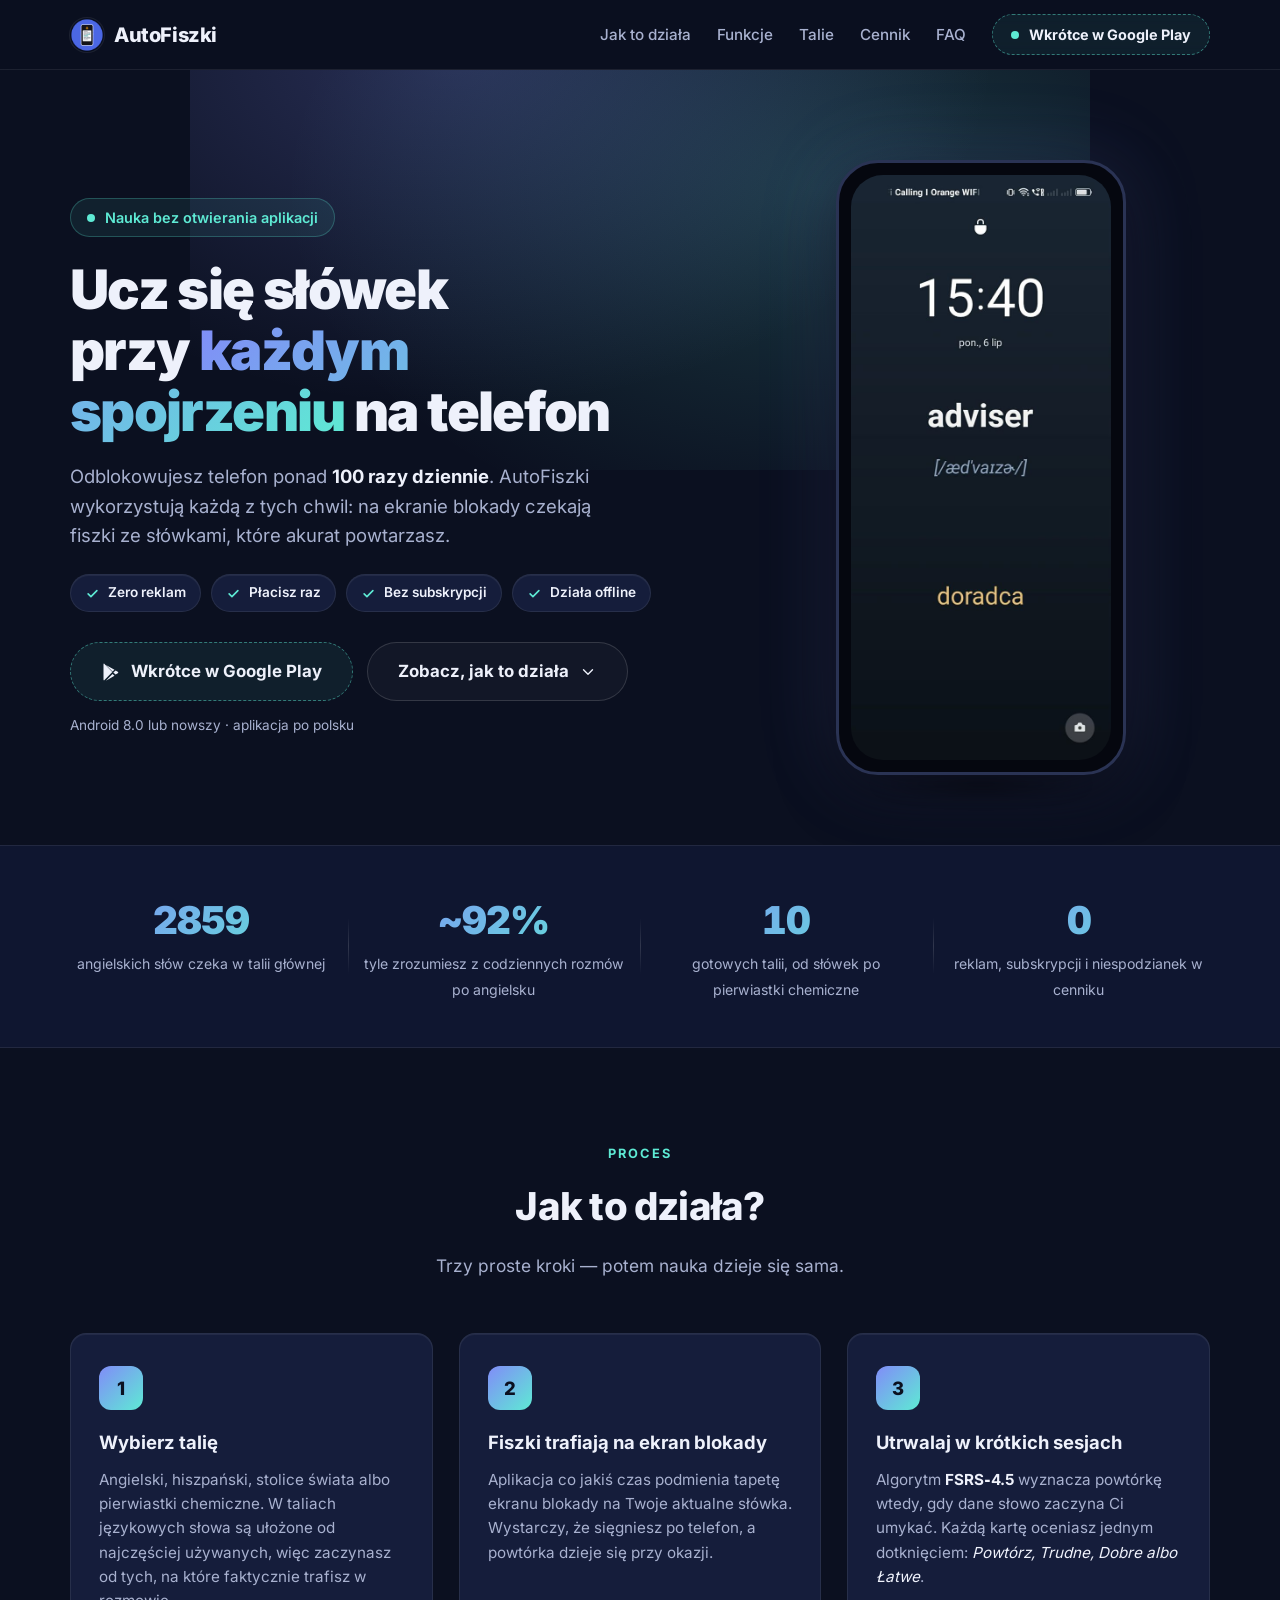
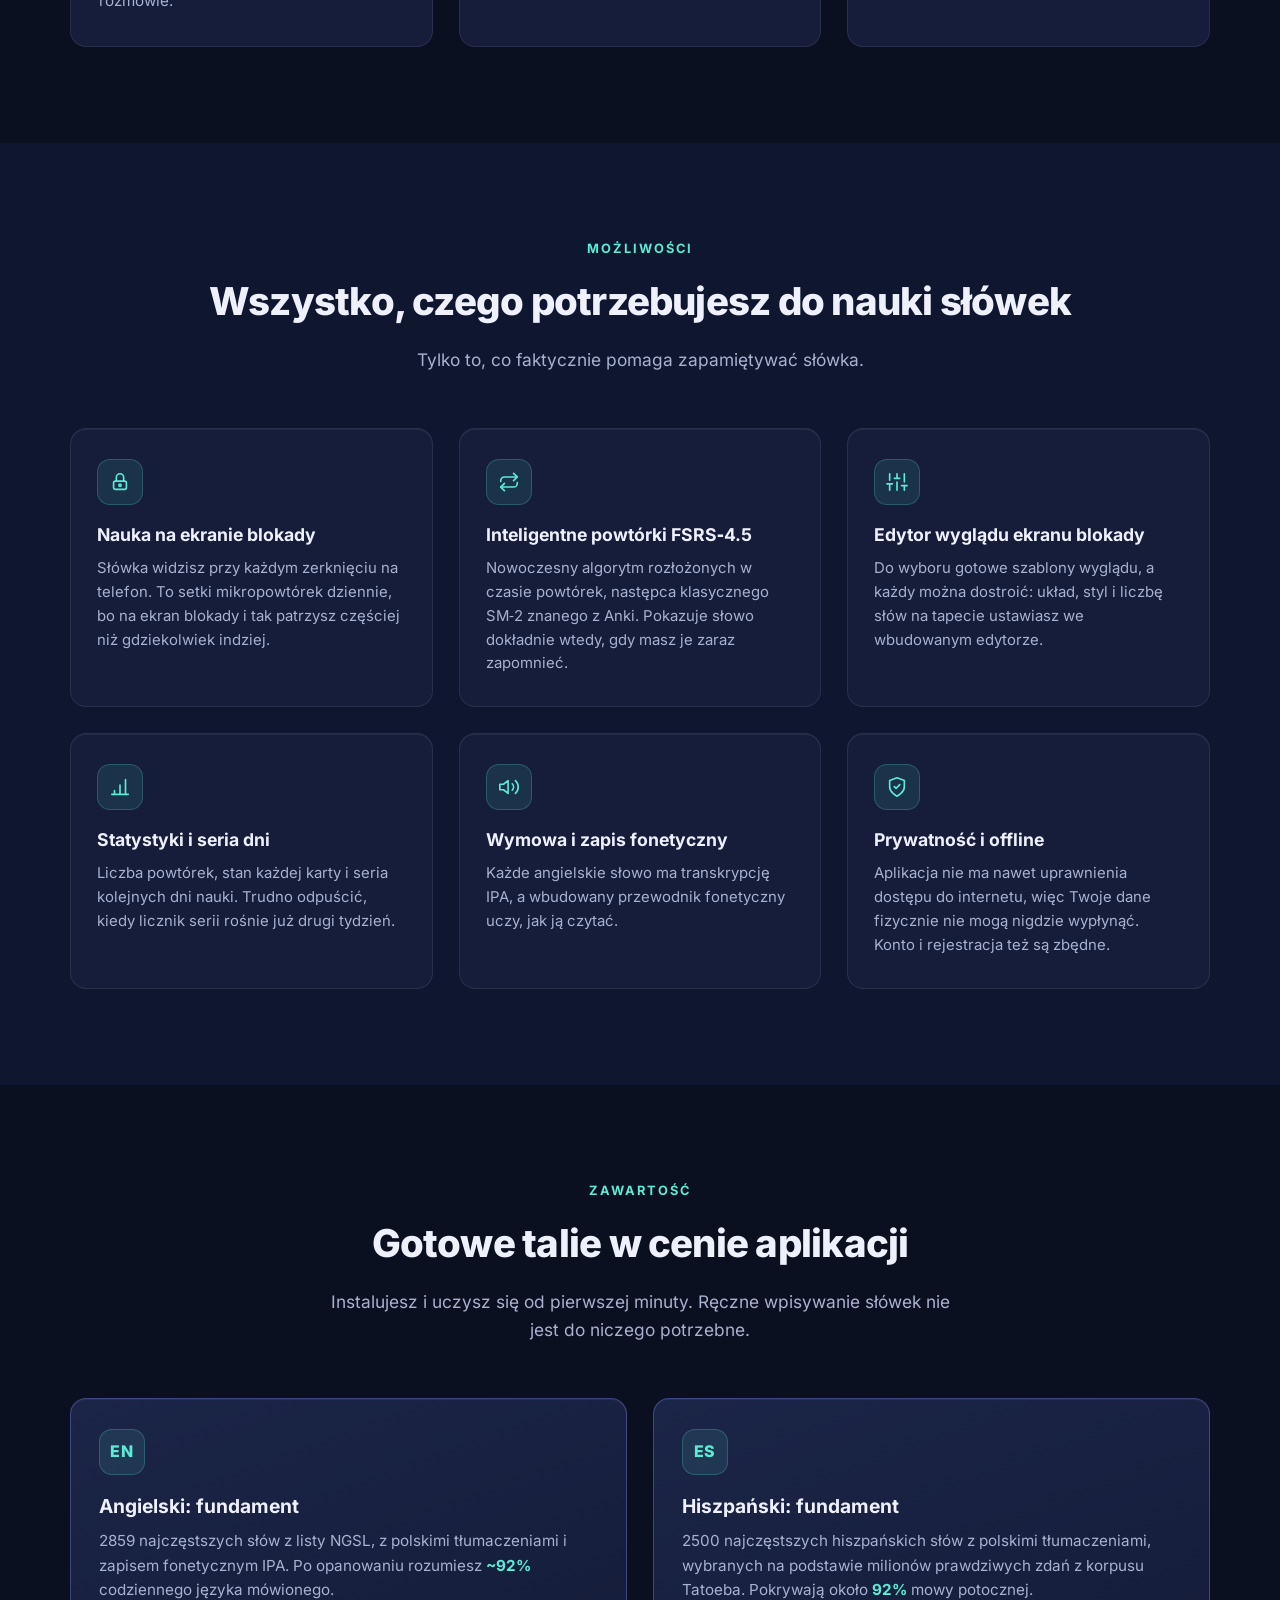
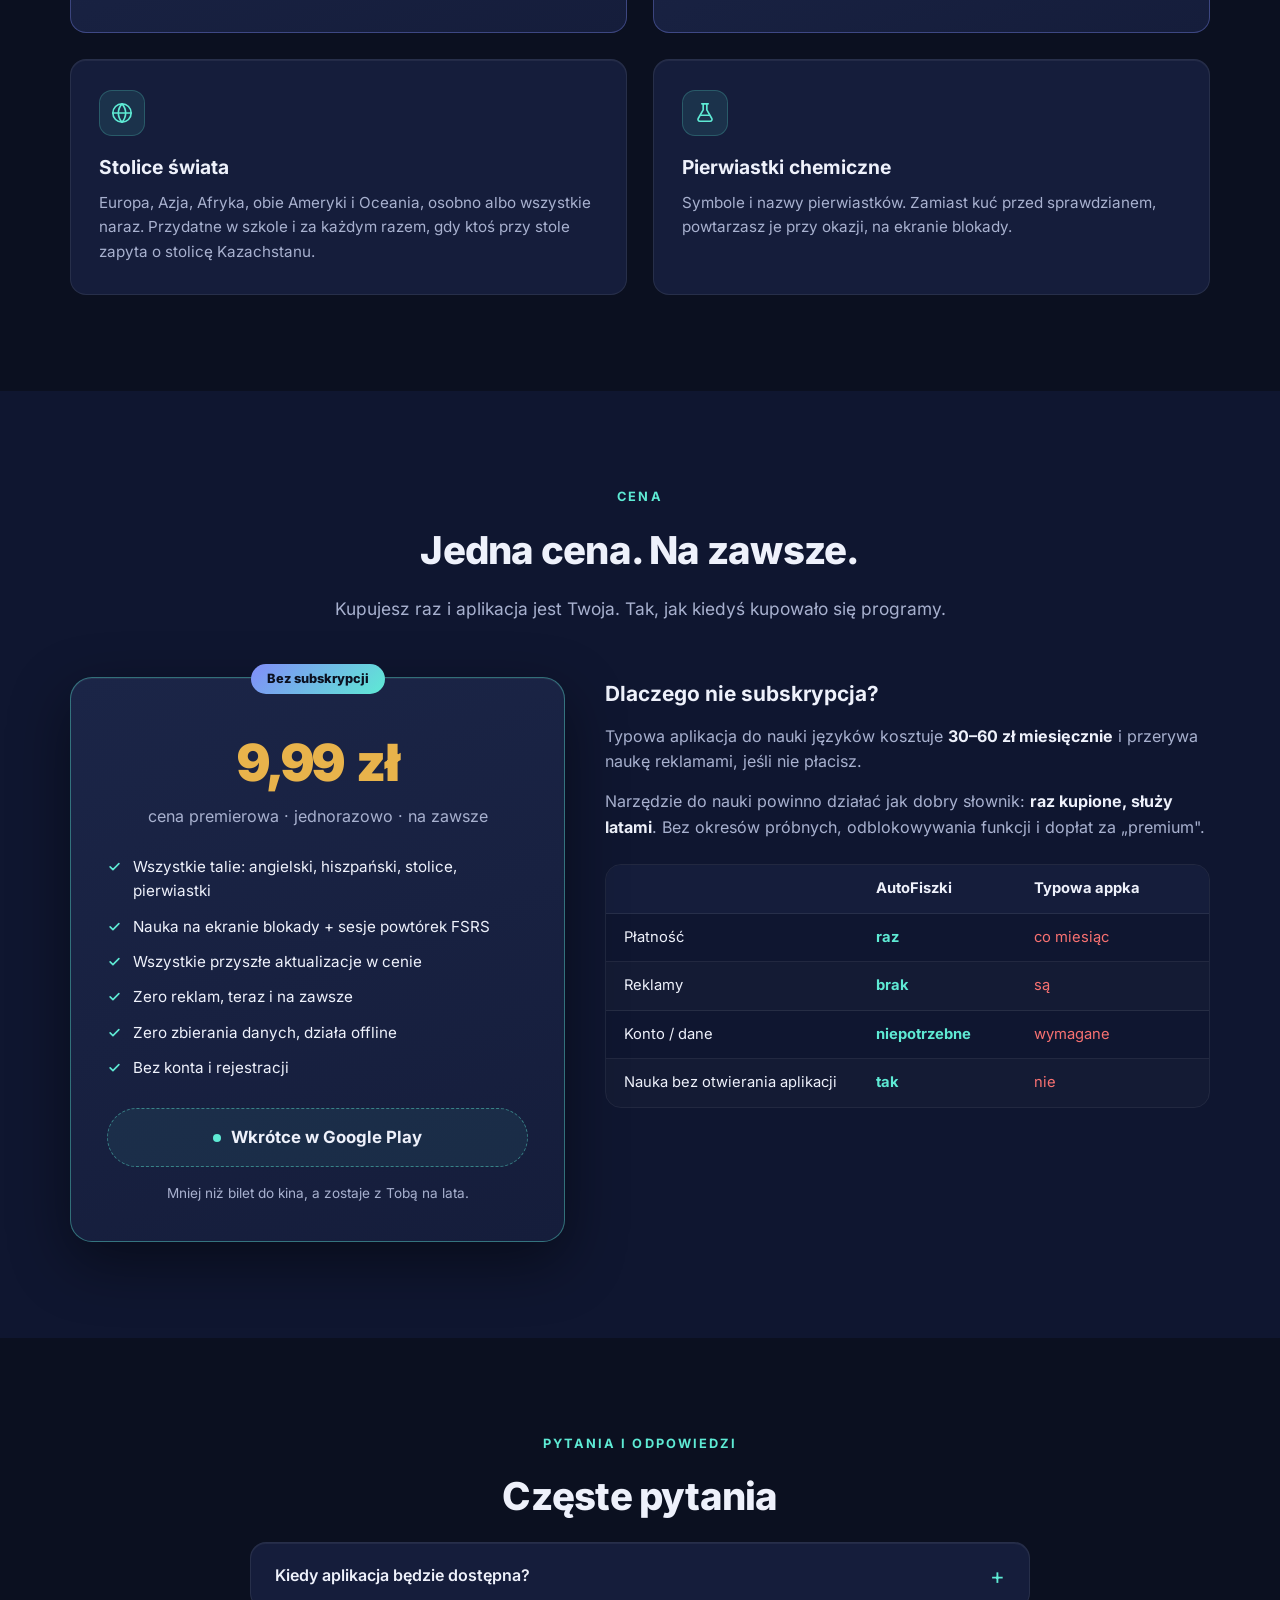
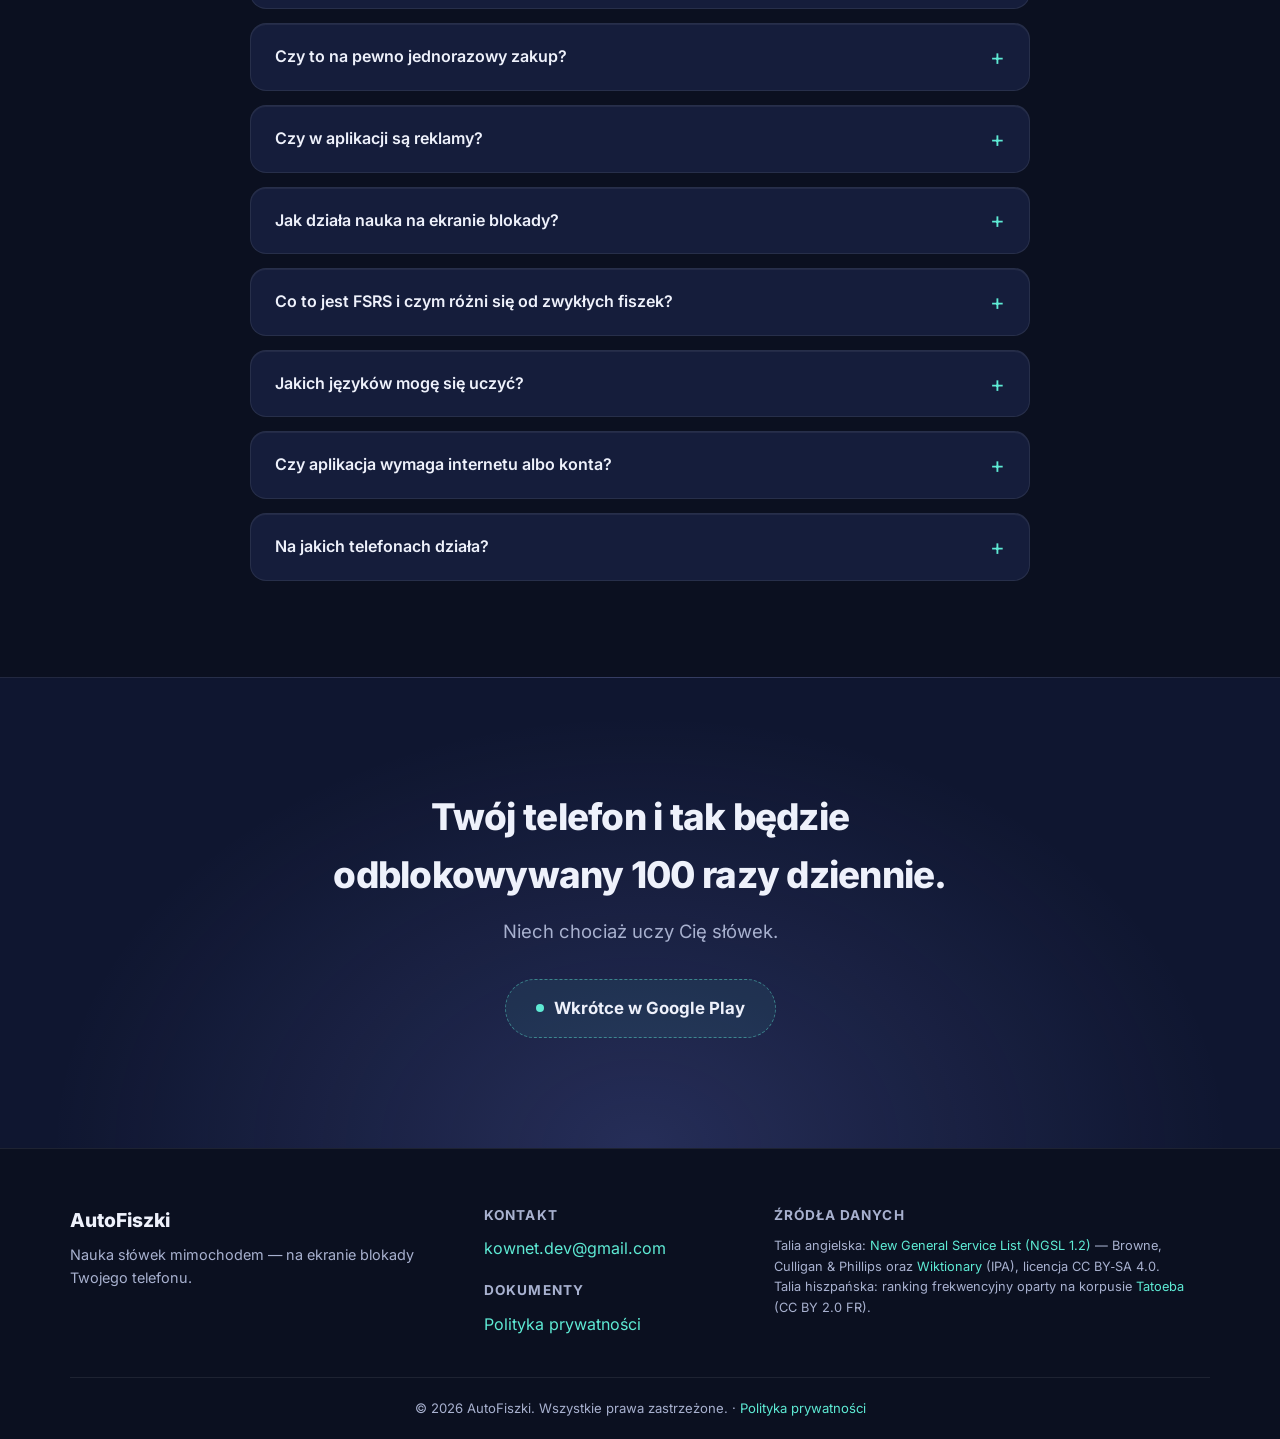
==== index.html @ 8f2d2f81 "Strona promocyjna AutoFiszki Co-Authored-By: Claude Fable 5 <noreply@anthropic.com>" ====
<!DOCTYPE html>
<html lang="pl">
<head>
  <meta charset="UTF-8">
  <meta name="viewport" content="width=device-width, initial-scale=1.0">
  <title>AutoFiszki — nauka słówek na ekranie blokady | Kup raz, ucz się zawsze</title>
  <meta name="description" content="AutoFiszki pokazują fiszki ze słówkami prosto na ekranie blokady telefonu. Inteligentne powtórki FSRS, 2859 słów angielskich i 2500 hiszpańskich w zestawie. Płacisz raz, bez reklam i subskrypcji. Wkrótce w Google Play.">
  <meta name="theme-color" content="#0b1020">
  <meta property="og:title" content="AutoFiszki — nauka słówek na ekranie blokady">
  <meta property="og:description" content="Odblokowujesz telefon ponad 100 razy dziennie. AutoFiszki sprawiają, że przy okazji uczysz się słówek. Bez reklam i subskrypcji. Wkrótce w Google Play.">
  <meta property="og:type" content="website">
  <meta property="og:url" content="https://autofiszki.pl/">
  <meta property="og:image" content="https://autofiszki.pl/img/icon-512.png">
  <meta property="og:locale" content="pl_PL">
  <meta name="twitter:card" content="summary_large_image">
  <link rel="canonical" href="https://autofiszki.pl/">
  <link rel="icon" type="image/png" sizes="192x192" href="img/icon-192.png">
  <link rel="apple-touch-icon" href="img/icon-192.png">
  <link rel="stylesheet" href="css/style.css">
  <script type="application/ld+json">
  {
    "@context": "https://schema.org",
    "@type": "MobileApplication",
    "name": "AutoFiszki",
    "operatingSystem": "Android 8.0+",
    "applicationCategory": "EducationalApplication",
    "description": "Aplikacja do nauki słówek metodą fiszek z algorytmem powtórek FSRS-4.5 i nauką na ekranie blokady telefonu.",
    "inLanguage": "pl",
    "offers": {
      "@type": "Offer",
      "price": "9.99",
      "priceCurrency": "PLN",
      "availability": "https://schema.org/PreOrder"
    },
    "url": "https://autofiszki.pl/"
  }
  </script>
  <script type="application/ld+json">
  {
    "@context": "https://schema.org",
    "@type": "FAQPage",
    "mainEntity": [
      {
        "@type": "Question",
        "name": "Kiedy aplikacja będzie dostępna?",
        "acceptedAnswer": { "@type": "Answer", "text": "Już niedługo — trwają ostatnie przygotowania do publikacji w Google Play. W dniu premiery na tej stronie pojawi się link do sklepu." }
      },
      {
        "@type": "Question",
        "name": "Czy to na pewno jednorazowy zakup?",
        "acceptedAnswer": { "@type": "Answer", "text": "Tak. Płacisz raz w Google Play i aplikacja jest Twoja, razem ze wszystkimi taliami i przyszłymi aktualizacjami. Nie ma subskrypcji, mikropłatności ani wersji premium." }
      },
      {
        "@type": "Question",
        "name": "Czy w aplikacji są reklamy?",
        "acceptedAnswer": { "@type": "Answer", "text": "Nie ma i nigdy nie będzie. Skoro płacisz za aplikację, nie jesteś produktem." }
      },
      {
        "@type": "Question",
        "name": "Jak działa nauka na ekranie blokady?",
        "acceptedAnswer": { "@type": "Answer", "text": "AutoFiszki generują tapetę ekranu blokady z Twoimi aktualnymi fiszkami i co jakiś czas ją odświeżają. Za każdym razem, gdy sięgasz po telefon, widzisz słówka bez otwierania czegokolwiek. Wygląd tapety ustawiasz we wbudowanym edytorze." }
      },
      {
        "@type": "Question",
        "name": "Co to jest FSRS i czym różni się od zwykłych fiszek?",
        "acceptedAnswer": { "@type": "Answer", "text": "FSRS-4.5 (Free Spaced Repetition Scheduler) to nowoczesny algorytm powtórek rozłożonych w czasie. Na podstawie Twoich ocen przewiduje, kiedy zaczniesz zapominać dane słowo, i właśnie wtedy je pokazuje. W praktyce robisz mniej powtórek, a pamiętasz więcej." }
      },
      {
        "@type": "Question",
        "name": "Jakich języków mogę się uczyć?",
        "acceptedAnswer": { "@type": "Answer", "text": "Obecnie w aplikacji są talie fundamentalne angielskiego (2859 słów) i hiszpańskiego (2500 słów) z polskimi tłumaczeniami, a do tego talie stolic świata i pierwiastków chemicznych. Kolejne talie pojawią się w darmowych aktualizacjach." }
      },
      {
        "@type": "Question",
        "name": "Czy aplikacja wymaga internetu albo konta?",
        "acceptedAnswer": { "@type": "Answer", "text": "Nie. Wszystkie dane są na Twoim telefonie, nauka działa w pełni offline i nie musisz zakładać żadnego konta." }
      },
      {
        "@type": "Question",
        "name": "Na jakich telefonach działa?",
        "acceptedAnswer": { "@type": "Answer", "text": "Na telefonach z Androidem 8.0 lub nowszym. Wersja na iOS nie jest obecnie planowana." }
      }
    ]
  }
  </script>
</head>
<body>

  <!-- ===== NAWIGACJA ===== -->
  <header class="site-header">
    <nav class="nav container">
      <a href="#" class="nav-logo">
        <img class="logo-mark" src="img/icon-play.webp" alt="Ikona AutoFiszki" width="34" height="34">
        AutoFiszki
      </a>
      <button class="nav-toggle" aria-label="Otwórz menu" aria-expanded="false">
        <span></span><span></span><span></span>
      </button>
      <ul class="nav-links">
        <li><a href="#jak-to-dziala">Jak to działa</a></li>
        <li><a href="#funkcje">Funkcje</a></li>
        <li><a href="#talie">Talie</a></li>
        <li><a href="#cennik">Cennik</a></li>
        <li><a href="#faq">FAQ</a></li>
        <!-- Po premierze przywróć: <a href="#cennik" class="btn btn-primary btn-sm">Pobierz aplikację</a> -->
        <li><span class="btn btn-soon btn-sm"><span class="pulse-dot" aria-hidden="true"></span>Wkrótce w Google Play</span></li>
      </ul>
    </nav>
  </header>

  <main>

    <!-- ===== HERO ===== -->
    <section class="hero">
      <div class="hero-glow" aria-hidden="true"></div>
      <div class="container hero-grid">
        <div class="hero-copy">
          <p class="hero-eyebrow"><span class="pulse-dot" aria-hidden="true"></span>Nauka bez otwierania aplikacji</p>
          <h1>Ucz się słówek przy <span class="grad-text">każdym spojrzeniu</span> na&nbsp;telefon</h1>
          <p class="hero-sub">
            Odblokowujesz telefon ponad <strong>100 razy dziennie</strong>.
            AutoFiszki wykorzystują każdą z tych chwil: na ekranie blokady czekają
            fiszki ze słówkami, które akurat powtarzasz.
          </p>
          <div class="hero-badges">
            <span class="badge"><svg class="icon-check" viewBox="0 0 24 24" aria-hidden="true"><path d="M5 12.5l4.5 4.5L19 7.5"/></svg>Zero reklam</span>
            <span class="badge"><svg class="icon-check" viewBox="0 0 24 24" aria-hidden="true"><path d="M5 12.5l4.5 4.5L19 7.5"/></svg>Płacisz raz</span>
            <span class="badge"><svg class="icon-check" viewBox="0 0 24 24" aria-hidden="true"><path d="M5 12.5l4.5 4.5L19 7.5"/></svg>Bez subskrypcji</span>
            <span class="badge"><svg class="icon-check" viewBox="0 0 24 24" aria-hidden="true"><path d="M5 12.5l4.5 4.5L19 7.5"/></svg>Działa offline</span>
          </div>
          <div class="hero-cta">
            <!-- Po premierze przywróć (zweryfikuj link):
            <a href="https://play.google.com/store/apps/details?id=dev.kownet.autofiszki" class="btn btn-primary btn-lg">
              <svg viewBox="0 0 24 24" width="20" height="20" aria-hidden="true"><path fill="currentColor" d="M3.6 1.8c-.4.2-.6.6-.6 1.1v18.2c0 .5.2.9.6 1.1l10-10.2-10-10.2zm12.6 7.6L5.9 3.5l7.9 8 2.4-2.1zm3.9 2.2l-2.6-1.5-2.7 2.4 2.7 2.4 2.6-1.5c.8-.5.8-1.3 0-1.8zM5.9 22.5l10.3-5.9-2.4-2.1-7.9 8z"/></svg>
              Pobierz w Google Play
            </a>
            -->
            <span class="btn btn-soon btn-lg">
              <svg viewBox="0 0 24 24" width="20" height="20" aria-hidden="true"><path fill="currentColor" d="M3.6 1.8c-.4.2-.6.6-.6 1.1v18.2c0 .5.2.9.6 1.1l10-10.2-10-10.2zm12.6 7.6L5.9 3.5l7.9 8 2.4-2.1zm3.9 2.2l-2.6-1.5-2.7 2.4 2.7 2.4 2.6-1.5c.8-.5.8-1.3 0-1.8zM5.9 22.5l10.3-5.9-2.4-2.1-7.9 8z"/></svg>
              Wkrótce w Google Play
            </span>
            <a href="#jak-to-dziala" class="btn btn-ghost btn-lg">
              Zobacz, jak to działa
              <svg class="icon" viewBox="0 0 24 24" aria-hidden="true"><path d="M6 9l6 6 6-6"/></svg>
            </a>
          </div>
          <p class="hero-note">Android 8.0 lub nowszy · aplikacja po polsku</p>
        </div>

        <!-- Prawdziwy zrzut ekranu blokady z aplikacji -->
        <div class="hero-phone">
          <div class="phone">
            <img class="phone-shot" src="img/screen1.jpg" width="600" height="1333"
                 fetchpriority="high" decoding="async"
                 alt="Ekran blokady telefonu z fiszką AutoFiszki: słowo adviser, wymowa /ædˈvaɪzɚ/ i tłumaczenie doradca">
          </div>
        </div>
      </div>
    </section>

    <!-- ===== PASEK LICZB ===== -->
    <section class="stats-strip">
      <div class="container stats-grid">
        <div class="stat reveal">
          <span class="stat-value" data-count="2859">2859</span>
          <span class="stat-label">angielskich słów czeka w talii głównej</span>
        </div>
        <div class="stat reveal">
          <span class="stat-value" data-count="92" data-prefix="~" data-suffix="%">~92%</span>
          <span class="stat-label">tyle zrozumiesz z codziennych rozmów po angielsku</span>
        </div>
        <div class="stat reveal">
          <span class="stat-value" data-count="10">10</span>
          <span class="stat-label">gotowych talii, od słówek po pierwiastki chemiczne</span>
        </div>
        <div class="stat reveal">
          <span class="stat-value" data-count="0">0</span>
          <span class="stat-label">reklam, subskrypcji i niespodzianek w cenniku</span>
        </div>
      </div>
    </section>

    <!-- ===== JAK TO DZIAŁA ===== -->
    <section id="jak-to-dziala" class="section">
      <div class="container">
        <p class="section-eyebrow reveal">Proces</p>
        <h2 class="section-title reveal">Jak to działa?</h2>
        <p class="section-sub reveal">Trzy proste kroki — potem nauka dzieje się sama.</p>
        <div class="steps">
          <div class="step reveal">
            <div class="step-num">1</div>
            <h3>Wybierz talię</h3>
            <p>Angielski, hiszpański, stolice świata albo pierwiastki chemiczne.
               W taliach językowych słowa są ułożone od najczęściej używanych,
               więc zaczynasz od tych, na które faktycznie trafisz w rozmowie.</p>
          </div>
          <div class="step reveal">
            <div class="step-num">2</div>
            <h3>Fiszki trafiają na ekran blokady</h3>
            <p>Aplikacja co jakiś czas podmienia tapetę ekranu blokady na Twoje
               aktualne słówka. Wystarczy, że sięgniesz po telefon, a powtórka
               dzieje się przy okazji.</p>
          </div>
          <div class="step reveal">
            <div class="step-num">3</div>
            <h3>Utrwalaj w krótkich sesjach</h3>
            <p>Algorytm <strong>FSRS‑4.5</strong> wyznacza powtórkę wtedy, gdy dane
               słowo zaczyna Ci umykać. Każdą kartę oceniasz jednym dotknięciem:
               <em>Powtórz, Trudne, Dobre albo Łatwe</em>.</p>
          </div>
        </div>
      </div>
    </section>

    <!-- ===== FUNKCJE ===== -->
    <section id="funkcje" class="section section-alt">
      <div class="container">
        <p class="section-eyebrow reveal">Możliwości</p>
        <h2 class="section-title reveal">Wszystko, czego potrzebujesz do nauki słówek</h2>
        <p class="section-sub reveal">Tylko to, co faktycznie pomaga zapamiętywać słówka.</p>
        <div class="features">
          <div class="feature reveal">
            <div class="feature-icon">
              <svg class="icon" viewBox="0 0 24 24" aria-hidden="true"><rect x="5" y="11" width="14" height="9" rx="2"/><path d="M8 11V7a4 4 0 0 1 8 0v4"/><circle cx="12" cy="15.5" r="1.2"/></svg>
            </div>
            <h3>Nauka na ekranie blokady</h3>
            <p>Słówka widzisz przy każdym zerknięciu na telefon. To setki mikropowtórek
               dziennie, bo na ekran blokady i tak patrzysz częściej niż gdziekolwiek indziej.</p>
          </div>
          <div class="feature reveal">
            <div class="feature-icon">
              <svg class="icon" viewBox="0 0 24 24" aria-hidden="true"><path d="M17 2.5l4 4-4 4"/><path d="M3 11.5v-1a4 4 0 0 1 4-4h14"/><path d="M7 21.5l-4-4 4-4"/><path d="M21 12.5v1a4 4 0 0 1-4 4H3"/></svg>
            </div>
            <h3>Inteligentne powtórki FSRS‑4.5</h3>
            <p>Nowoczesny algorytm rozłożonych w czasie powtórek, następca klasycznego
               SM‑2 znanego z Anki. Pokazuje słowo dokładnie wtedy, gdy masz je
               zaraz zapomnieć.</p>
          </div>
          <div class="feature reveal">
            <div class="feature-icon">
              <svg class="icon" viewBox="0 0 24 24" aria-hidden="true"><path d="M4 21v-7M4 10V3M12 21v-9M12 8V3M20 21v-5M20 12V3"/><path d="M1 14h6M9 8h6M17 16h6"/></svg>
            </div>
            <h3>Edytor wyglądu ekranu blokady</h3>
            <p>Do wyboru gotowe szablony wyglądu, a każdy można dostroić:
               układ, styl i liczbę słów na tapecie ustawiasz we wbudowanym edytorze.</p>
          </div>
          <div class="feature reveal">
            <div class="feature-icon">
              <svg class="icon" viewBox="0 0 24 24" aria-hidden="true"><path d="M6 20v-4M12 20V10M18 20V4"/><path d="M3 20h18"/></svg>
            </div>
            <h3>Statystyki i seria dni</h3>
            <p>Liczba powtórek, stan każdej karty i seria kolejnych dni nauki.
               Trudno odpuścić, kiedy licznik serii rośnie już drugi tydzień.</p>
          </div>
          <div class="feature reveal">
            <div class="feature-icon">
              <svg class="icon" viewBox="0 0 24 24" aria-hidden="true"><path d="M11 5L6 9H2v6h4l5 4V5z"/><path d="M15.5 8.5a5 5 0 0 1 0 7"/><path d="M19 5a9.5 9.5 0 0 1 0 14"/></svg>
            </div>
            <h3>Wymowa i zapis fonetyczny</h3>
            <p>Każde angielskie słowo ma transkrypcję IPA, a wbudowany przewodnik
               fonetyczny uczy, jak ją czytać.</p>
          </div>
          <div class="feature reveal">
            <div class="feature-icon">
              <svg class="icon" viewBox="0 0 24 24" aria-hidden="true"><path d="M12 22s8-4 8-10V5l-8-3-8 3v7c0 6 8 10 8 10z"/><path d="M9 11.5l2 2 4-4"/></svg>
            </div>
            <h3>Prywatność i offline</h3>
            <p>Aplikacja nie ma nawet uprawnienia dostępu do internetu, więc Twoje
               dane fizycznie nie mogą nigdzie wypłynąć. Konto i rejestracja też
               są zbędne.</p>
          </div>
        </div>
      </div>
    </section>

    <!-- ===== TALIE ===== -->
    <section id="talie" class="section">
      <div class="container">
        <p class="section-eyebrow reveal">Zawartość</p>
        <h2 class="section-title reveal">Gotowe talie w cenie aplikacji</h2>
        <p class="section-sub reveal">Instalujesz i uczysz się od pierwszej minuty. Ręczne wpisywanie słówek nie jest do niczego potrzebne.</p>
        <div class="decks">
          <div class="deck deck-featured reveal">
            <div class="deck-tag">EN</div>
            <h3>Angielski: fundament</h3>
            <p>2859 najczęstszych słów z listy NGSL, z polskimi tłumaczeniami
               i zapisem fonetycznym IPA. Po opanowaniu rozumiesz <strong>~92%</strong>
               codziennego języka mówionego.</p>
          </div>
          <div class="deck deck-featured reveal">
            <div class="deck-tag">ES</div>
            <h3>Hiszpański: fundament</h3>
            <p>2500 najczęstszych hiszpańskich słów z polskimi tłumaczeniami,
               wybranych na podstawie milionów prawdziwych zdań z korpusu Tatoeba.
               Pokrywają około <strong>92%</strong> mowy potocznej.</p>
          </div>
          <div class="deck reveal">
            <div class="deck-tag">
              <svg class="icon" viewBox="0 0 24 24" aria-hidden="true"><circle cx="12" cy="12" r="10"/><path d="M2 12h20"/><path d="M12 2a15.3 15.3 0 0 1 4 10 15.3 15.3 0 0 1-4 10 15.3 15.3 0 0 1-4-10 15.3 15.3 0 0 1 4-10z"/></svg>
            </div>
            <h3>Stolice świata</h3>
            <p>Europa, Azja, Afryka, obie Ameryki i Oceania, osobno albo wszystkie
               naraz. Przydatne w szkole i za każdym razem, gdy ktoś przy stole
               zapyta o stolicę Kazachstanu.</p>
          </div>
          <div class="deck reveal">
            <div class="deck-tag">
              <svg class="icon" viewBox="0 0 24 24" aria-hidden="true"><path d="M10 2v6.5L4.6 18a2 2 0 0 0 1.8 3h11.2a2 2 0 0 0 1.8-3L14 8.5V2"/><path d="M8.5 2h7"/><path d="M7.2 14.5h9.6"/></svg>
            </div>
            <h3>Pierwiastki chemiczne</h3>
            <p>Symbole i nazwy pierwiastków. Zamiast kuć przed sprawdzianem,
               powtarzasz je przy okazji, na ekranie blokady.</p>
          </div>
        </div>
      </div>
    </section>

    <!-- ===== CENNIK ===== -->
    <section id="cennik" class="section section-alt">
      <div class="container">
        <p class="section-eyebrow reveal">Cena</p>
        <h2 class="section-title reveal">Jedna cena. Na zawsze.</h2>
        <p class="section-sub reveal">Kupujesz raz i aplikacja jest Twoja. Tak, jak kiedyś kupowało się programy.</p>
        <div class="pricing reveal">
          <div class="pricing-card">
            <div class="pricing-badge">Bez subskrypcji</div>
            <div class="pricing-price">9,99 zł</div>
            <div class="pricing-period">cena premierowa · jednorazowo · na zawsze</div>
            <ul class="pricing-list">
              <li><svg class="icon-check" viewBox="0 0 24 24" aria-hidden="true"><path d="M5 12.5l4.5 4.5L19 7.5"/></svg>Wszystkie talie: angielski, hiszpański, stolice, pierwiastki</li>
              <li><svg class="icon-check" viewBox="0 0 24 24" aria-hidden="true"><path d="M5 12.5l4.5 4.5L19 7.5"/></svg>Nauka na ekranie blokady + sesje powtórek FSRS</li>
              <li><svg class="icon-check" viewBox="0 0 24 24" aria-hidden="true"><path d="M5 12.5l4.5 4.5L19 7.5"/></svg>Wszystkie przyszłe aktualizacje w cenie</li>
              <li><svg class="icon-check" viewBox="0 0 24 24" aria-hidden="true"><path d="M5 12.5l4.5 4.5L19 7.5"/></svg>Zero reklam, teraz i na zawsze</li>
              <li><svg class="icon-check" viewBox="0 0 24 24" aria-hidden="true"><path d="M5 12.5l4.5 4.5L19 7.5"/></svg>Zero zbierania danych, działa offline</li>
              <li><svg class="icon-check" viewBox="0 0 24 24" aria-hidden="true"><path d="M5 12.5l4.5 4.5L19 7.5"/></svg>Bez konta i rejestracji</li>
            </ul>
            <!-- Po premierze przywróć (zweryfikuj link):
            <a href="https://play.google.com/store/apps/details?id=dev.kownet.autofiszki" class="btn btn-primary btn-lg btn-block">
              Kup w Google Play
            </a>
            -->
            <span class="btn btn-soon btn-lg btn-block"><span class="pulse-dot" aria-hidden="true"></span>Wkrótce w Google Play</span>
            <p class="pricing-note">Mniej niż bilet do kina, a zostaje z Tobą na lata.</p>
          </div>
          <div class="pricing-compare">
            <h3>Dlaczego nie subskrypcja?</h3>
            <p>Typowa aplikacja do nauki języków kosztuje <strong>30–60 zł miesięcznie</strong>
               i przerywa naukę reklamami, jeśli nie płacisz.</p>
            <p>Narzędzie do nauki powinno działać jak dobry słownik:
               <strong>raz kupione, służy latami</strong>. Bez okresów próbnych,
               odblokowywania funkcji i dopłat za „premium".</p>
            <div class="compare-table">
              <div class="compare-row compare-head">
                <span></span><span>AutoFiszki</span><span>Typowa appka</span>
              </div>
              <div class="compare-row">
                <span>Płatność</span><span class="good">raz</span><span class="bad">co miesiąc</span>
              </div>
              <div class="compare-row">
                <span>Reklamy</span><span class="good">brak</span><span class="bad">są</span>
              </div>
              <div class="compare-row">
                <span>Konto / dane</span><span class="good">niepotrzebne</span><span class="bad">wymagane</span>
              </div>
              <div class="compare-row">
                <span>Nauka bez otwierania aplikacji</span><span class="good">tak</span><span class="bad">nie</span>
              </div>
            </div>
          </div>
        </div>
      </div>
    </section>

    <!-- ===== FAQ ===== -->
    <section id="faq" class="section">
      <div class="container container-narrow">
        <p class="section-eyebrow reveal">Pytania i odpowiedzi</p>
        <h2 class="section-title reveal">Częste pytania</h2>
        <div class="faq reveal">
          <!-- Po premierze usuń to pytanie (także z JSON-LD FAQPage w <head>) -->
          <details>
            <summary>Kiedy aplikacja będzie dostępna?</summary>
            <p>Już niedługo — trwają ostatnie przygotowania do publikacji
               w Google Play. W dniu premiery na tej stronie pojawi się
               link do sklepu.</p>
          </details>
          <details>
            <summary>Czy to na pewno jednorazowy zakup?</summary>
            <p>Tak. Płacisz raz w Google Play i aplikacja jest Twoja,
               razem ze wszystkimi taliami i przyszłymi aktualizacjami.
               Nie ma subskrypcji, mikropłatności ani wersji premium.</p>
          </details>
          <details>
            <summary>Czy w aplikacji są reklamy?</summary>
            <p>Nie ma i nigdy nie będzie. Skoro płacisz za aplikację,
               nie jesteś produktem.</p>
          </details>
          <details>
            <summary>Jak działa nauka na ekranie blokady?</summary>
            <p>AutoFiszki generują tapetę ekranu blokady z Twoimi aktualnymi
               fiszkami i co jakiś czas ją odświeżają. Za każdym razem, gdy sięgasz
               po telefon, widzisz słówka bez otwierania czegokolwiek.
               Wygląd tapety ustawiasz we wbudowanym edytorze.</p>
          </details>
          <details>
            <summary>Co to jest FSRS i czym różni się od zwykłych fiszek?</summary>
            <p>FSRS‑4.5 (Free Spaced Repetition Scheduler) to nowoczesny algorytm
               powtórek rozłożonych w czasie. Na podstawie Twoich ocen przewiduje,
               kiedy zaczniesz zapominać dane słowo, i właśnie wtedy je pokazuje.
               W praktyce robisz mniej powtórek, a pamiętasz więcej.</p>
          </details>
          <details>
            <summary>Jakich języków mogę się uczyć?</summary>
            <p>Obecnie w aplikacji są talie fundamentalne angielskiego (2859 słów)
               i hiszpańskiego (2500 słów) z polskimi tłumaczeniami, a do tego talie
               stolic świata i pierwiastków chemicznych. Kolejne talie pojawią się
               w darmowych aktualizacjach.</p>
          </details>
          <details>
            <summary>Czy aplikacja wymaga internetu albo konta?</summary>
            <p>Nie. Wszystkie dane są na Twoim telefonie, nauka działa w pełni
               offline i nie musisz zakładać żadnego konta.</p>
          </details>
          <details>
            <summary>Na jakich telefonach działa?</summary>
            <p>Na telefonach z Androidem 8.0 lub nowszym. Wersja na iOS nie jest
               obecnie planowana.</p>
          </details>
        </div>
      </div>
    </section>

    <!-- ===== CTA KOŃCOWE ===== -->
    <section class="final-cta">
      <div class="container reveal">
        <h2>Twój telefon i tak będzie odblokowywany 100&nbsp;razy dziennie.</h2>
        <p>Niech chociaż uczy Cię słówek.</p>
        <!-- Po premierze przywróć (zweryfikuj link):
        <a href="https://play.google.com/store/apps/details?id=dev.kownet.autofiszki" class="btn btn-primary btn-lg">
          Pobierz AutoFiszki w Google Play
        </a>
        -->
        <span class="btn btn-soon btn-lg"><span class="pulse-dot" aria-hidden="true"></span>Wkrótce w Google Play</span>
      </div>
    </section>

  </main>

  <!-- ===== STOPKA ===== -->
  <footer class="site-footer">
    <div class="container footer-grid">
      <div>
        <p class="footer-logo">AutoFiszki</p>
        <p class="footer-tag">Nauka słówek mimochodem — na ekranie blokady Twojego telefonu.</p>
      </div>
      <div>
        <h4>Kontakt</h4>
        <p><a href="mailto:kownet.dev@gmail.com">kownet.dev@gmail.com</a></p>
        <h4 class="footer-h4-gap">Dokumenty</h4>
        <p><a href="polityka-prywatnosci/">Polityka prywatności</a></p>
      </div>
      <div>
        <h4>Źródła danych</h4>
        <p class="footer-small">
          Talia angielska: <a href="https://www.newgeneralservicelist.com/" rel="noopener">New General Service List (NGSL 1.2)</a>
          — Browne, Culligan &amp; Phillips oraz <a href="https://www.wiktionary.org/" rel="noopener">Wiktionary</a> (IPA),
          licencja CC BY‑SA 4.0.<br>
          Talia hiszpańska: ranking frekwencyjny oparty na korpusie
          <a href="https://tatoeba.org/" rel="noopener">Tatoeba</a> (CC BY 2.0 FR).
        </p>
      </div>
    </div>
    <div class="container footer-bottom">
      <p>© 2026 AutoFiszki. Wszystkie prawa zastrzeżone. · <a href="polityka-prywatnosci/">Polityka prywatności</a></p>
    </div>
  </footer>

  <script src="js/main.js"></script>
</body>
</html>
---- css/style.css ----
/* ===== AutoFiszki — landing page ===== */

/* Font Inter hostowany lokalnie (bez zapytań do serwerów Google — RODO) */
@font-face {
  font-family: "Inter";
  font-style: normal;
  font-weight: 400 900;
  font-display: swap;
  src: url("../fonts/inter-latin-ext.woff2") format("woff2");
  unicode-range: U+0100-02BA, U+02BD-02C5, U+02C7-02CC, U+02CE-02D7, U+02DD-02FF,
    U+0304, U+0308, U+0329, U+1D00-1DBF, U+1E00-1E9F, U+1EF2-1EFF, U+2020,
    U+20A0-20AB, U+20AD-20C0, U+2113, U+2C60-2C7F, U+A720-A7FF;
}

@font-face {
  font-family: "Inter";
  font-style: normal;
  font-weight: 400 900;
  font-display: swap;
  src: url("../fonts/inter-latin.woff2") format("woff2");
  unicode-range: U+0000-00FF, U+0131, U+0152-0153, U+02BB-02BC, U+02C6, U+02DA,
    U+02DC, U+0304, U+0308, U+0329, U+2000-206F, U+20AC, U+2122, U+2191, U+2193,
    U+2212, U+2215, U+FEFF, U+FFFD;
}

:root {
  --bg: #0b1020;
  --bg-alt: #0f1630;
  --surface: #151d3b;
  --surface-2: #1b2547;
  --border: rgba(255, 255, 255, 0.08);
  --border-strong: rgba(255, 255, 255, 0.14);
  --text: #eef1fb;
  --text-dim: #a8b1cf;
  --accent: #5eead4;      /* mięta — kolor linii z ikony aplikacji */
  --accent-2: #818cf8;    /* indygo — kolor tła ikony w Google Play */
  --accent-warm: #e8b34b; /* bursztyn — kolor tłumaczenia na ekranie blokady */
  --gradient: linear-gradient(135deg, var(--accent-2), var(--accent));
  --radius: 16px;
  --shadow: 0 20px 60px rgba(0, 0, 0, 0.45);
  --card-highlight: inset 0 1px 0 rgba(255, 255, 255, 0.06);
  --font: "Inter", system-ui, -apple-system, "Segoe UI", sans-serif;
}

* { margin: 0; padding: 0; box-sizing: border-box; }

html {
  scroll-behavior: smooth;
  scroll-padding-top: 84px; /* kotwice nie chowają się pod przyklejoną nawigacją */
}

body {
  font-family: var(--font);
  background: var(--bg);
  color: var(--text);
  line-height: 1.6;
  -webkit-font-smoothing: antialiased;
  overflow-x: hidden;
}

img, svg { display: block; }

::selection {
  background: rgba(94, 234, 212, 0.28);
  color: var(--text);
}

:focus-visible {
  outline: 2px solid var(--accent);
  outline-offset: 3px;
  border-radius: 6px;
}

.container {
  width: min(1140px, 92%);
  margin: 0 auto;
}

.container-narrow { width: min(780px, 92%); }

/* ===== Ikony (system inline SVG — stroke) ===== */
.icon {
  width: 22px;
  height: 22px;
  fill: none;
  stroke: currentColor;
  stroke-width: 1.8;
  stroke-linecap: round;
  stroke-linejoin: round;
  flex-shrink: 0;
}

.icon-check {
  width: 15px;
  height: 15px;
  fill: none;
  stroke: var(--accent);
  stroke-width: 2.6;
  stroke-linecap: round;
  stroke-linejoin: round;
  flex-shrink: 0;
}

/* ===== Przyciski ===== */
.btn {
  display: inline-flex;
  align-items: center;
  justify-content: center;
  gap: 10px;
  font-weight: 700;
  font-family: inherit;
  text-decoration: none;
  border-radius: 999px;
  border: none;
  transition: transform 0.15s ease, box-shadow 0.15s ease, background 0.15s ease;
  cursor: pointer;
}

.btn .icon { width: 18px; height: 18px; }

.btn:active { transform: translateY(0) scale(0.98); }

.btn-primary {
  background: var(--gradient);
  color: #0b1020;
  box-shadow: 0 8px 30px rgba(94, 234, 212, 0.22), inset 0 1px 0 rgba(255, 255, 255, 0.35);
}

.btn-primary:hover {
  transform: translateY(-2px);
  box-shadow: 0 12px 40px rgba(94, 234, 212, 0.38), inset 0 1px 0 rgba(255, 255, 255, 0.35);
}

.btn-ghost {
  color: var(--text);
  border: 1px solid var(--border-strong);
  background: rgba(255, 255, 255, 0.03);
}

.btn-ghost:hover {
  background: rgba(255, 255, 255, 0.08);
  border-color: rgba(255, 255, 255, 0.22);
}

/* Zapowiedź „Wkrótce w Google Play" — wygląda jak przycisk, ale nie jest klikalna */
.btn-soon {
  color: var(--text);
  border: 1px dashed rgba(94, 234, 212, 0.45);
  background: rgba(94, 234, 212, 0.07);
  cursor: default;
  user-select: none;
}

.btn-soon .pulse-dot { margin-right: 0; }

.btn-soon:active { transform: none; }

.btn-sm { padding: 8px 18px; font-size: 0.9rem; }
.btn-lg { padding: 15px 30px; font-size: 1.05rem; }
.btn-block { width: 100%; }

/* ===== Nagłówek / nawigacja ===== */
.site-header {
  position: sticky;
  top: 0;
  z-index: 100;
  background: rgba(11, 16, 32, 0.8);
  backdrop-filter: blur(14px);
  -webkit-backdrop-filter: blur(14px);
  border-bottom: 1px solid var(--border);
}

.nav {
  display: flex;
  align-items: center;
  justify-content: space-between;
  padding: 14px 0;
}

.nav-logo {
  display: flex;
  align-items: center;
  gap: 10px;
  font-size: 1.25rem;
  font-weight: 800;
  color: var(--text);
  text-decoration: none;
  letter-spacing: -0.02em;
}

.logo-mark {
  width: 34px;
  height: 34px;
  border-radius: 50%;
  box-shadow: 0 0 0 1px var(--border);
}

.nav-links {
  display: flex;
  align-items: center;
  gap: 26px;
  list-style: none;
}

.nav-links a:not(.btn) {
  color: var(--text-dim);
  text-decoration: none;
  font-weight: 500;
  font-size: 0.95rem;
  transition: color 0.15s ease;
}

.nav-links a:not(.btn):hover { color: var(--text); }

.nav-toggle {
  display: none;
  flex-direction: column;
  gap: 5px;
  background: none;
  border: none;
  padding: 8px;
  cursor: pointer;
}

.nav-toggle span {
  width: 24px;
  height: 2px;
  background: var(--text);
  border-radius: 2px;
  transition: transform 0.2s ease, opacity 0.2s ease;
}

/* ===== Hero ===== */
.hero {
  position: relative;
  padding: 90px 0 70px;
  overflow: hidden;
}

.hero-glow {
  position: absolute;
  top: -300px;
  left: 50%;
  transform: translateX(-50%);
  width: 900px;
  height: 700px;
  background:
    radial-gradient(ellipse at 30% 40%, rgba(129, 140, 248, 0.25), transparent 60%),
    radial-gradient(ellipse at 70% 60%, rgba(94, 234, 212, 0.18), transparent 60%);
  pointer-events: none;
}

.hero-grid {
  position: relative;
  display: grid;
  grid-template-columns: 1.15fr 0.85fr;
  align-items: center;
  gap: 60px;
}

.hero-eyebrow {
  display: inline-flex;
  align-items: center;
  font-size: 0.9rem;
  font-weight: 600;
  color: var(--accent);
  background: rgba(94, 234, 212, 0.08);
  border: 1px solid rgba(94, 234, 212, 0.25);
  padding: 7px 16px;
  border-radius: 999px;
  margin-bottom: 22px;
}

.pulse-dot {
  width: 8px;
  height: 8px;
  border-radius: 50%;
  background: var(--accent);
  margin-right: 10px;
  animation: pulse 2.4s ease-out infinite;
}

@keyframes pulse {
  0% { box-shadow: 0 0 0 0 rgba(94, 234, 212, 0.45); }
  70% { box-shadow: 0 0 0 9px rgba(94, 234, 212, 0); }
  100% { box-shadow: 0 0 0 0 rgba(94, 234, 212, 0); }
}

.hero h1 {
  font-size: clamp(2.2rem, 4.5vw, 3.4rem);
  font-weight: 900;
  line-height: 1.12;
  letter-spacing: -0.03em;
  margin-bottom: 20px;
  text-wrap: balance;
}

.grad-text {
  background: var(--gradient);
  -webkit-background-clip: text;
  background-clip: text;
  color: transparent;
}

.hero-sub {
  font-size: 1.15rem;
  color: var(--text-dim);
  max-width: 34rem;
  margin-bottom: 24px;
  text-wrap: pretty;
}

.hero-sub strong { color: var(--text); }

.hero-badges {
  display: flex;
  flex-wrap: wrap;
  gap: 10px;
  margin-bottom: 30px;
}

.badge {
  display: inline-flex;
  align-items: center;
  gap: 8px;
  font-size: 0.85rem;
  font-weight: 600;
  color: var(--text);
  background: var(--surface);
  border: 1px solid var(--border);
  box-shadow: var(--card-highlight);
  padding: 7px 14px;
  border-radius: 999px;
}

.hero-cta {
  display: flex;
  flex-wrap: wrap;
  gap: 14px;
  margin-bottom: 14px;
}

.hero-note {
  font-size: 0.85rem;
  color: var(--text-dim);
}

/* ===== Telefon ze zrzutem ekranu ===== */
.hero-phone {
  position: relative;
  display: flex;
  justify-content: center;
}

.hero-phone::after {
  content: "";
  position: absolute;
  bottom: -26px;
  left: 50%;
  transform: translateX(-50%);
  width: 220px;
  height: 34px;
  background: radial-gradient(ellipse, rgba(0, 0, 0, 0.55), transparent 70%);
  filter: blur(6px);
}

.phone {
  position: relative;
  z-index: 1;
  width: 290px;
  height: 615px;
  background: #05070f;
  border-radius: 42px;
  border: 3px solid #2a3354;
  box-shadow: var(--shadow), 0 0 80px rgba(129, 140, 248, 0.18);
  padding: 12px;
  animation: phone-float 6s ease-in-out infinite;
}

@keyframes phone-float {
  0%, 100% { transform: translateY(0) rotate(0.5deg); }
  50% { transform: translateY(-14px) rotate(-0.5deg); }
}

.phone-shot {
  width: 100%;
  height: 100%;
  object-fit: cover;
  border-radius: 32px;
}

/* ===== Pasek liczb ===== */
.stats-strip {
  border-top: 1px solid var(--border);
  border-bottom: 1px solid var(--border);
  background: var(--bg-alt);
  padding: 44px 0;
}

.stats-grid {
  display: grid;
  grid-template-columns: repeat(4, 1fr);
  gap: 30px;
  text-align: center;
}

.stat { position: relative; }

.stat + .stat::before {
  content: "";
  position: absolute;
  left: -15px;
  top: 50%;
  transform: translateY(-50%);
  width: 1px;
  height: 56px;
  background: linear-gradient(180deg, transparent, var(--border-strong), transparent);
}

.stat-value {
  display: block;
  font-size: 2.4rem;
  font-weight: 900;
  font-variant-numeric: tabular-nums;
  background: var(--gradient);
  -webkit-background-clip: text;
  background-clip: text;
  color: transparent;
  letter-spacing: -0.02em;
}

.stat-label {
  font-size: 0.88rem;
  color: var(--text-dim);
}

/* ===== Sekcje ===== */
.section { padding: 96px 0; }

.section-alt { background: var(--bg-alt); }

.section-eyebrow {
  text-align: center;
  font-size: 0.8rem;
  font-weight: 700;
  text-transform: uppercase;
  letter-spacing: 0.16em;
  color: var(--accent);
  margin-bottom: 12px;
}

.section-title {
  font-size: clamp(1.7rem, 3.2vw, 2.4rem);
  font-weight: 800;
  letter-spacing: -0.02em;
  text-align: center;
  margin-bottom: 14px;
  text-wrap: balance;
}

.section-sub {
  text-align: center;
  color: var(--text-dim);
  font-size: 1.08rem;
  max-width: 40rem;
  margin: 0 auto 54px;
  text-wrap: pretty;
}

/* ===== Karty (wspólny język wizualny) ===== */
.step, .feature, .deck {
  background: var(--surface);
  border: 1px solid var(--border);
  border-radius: var(--radius);
  box-shadow: var(--card-highlight);
  transition: transform 0.2s ease, border-color 0.2s ease;
}

.step:hover, .feature:hover, .deck:hover {
  transform: translateY(-4px);
  border-color: rgba(94, 234, 212, 0.35);
}

/* ===== Kroki ===== */
.steps {
  display: grid;
  grid-template-columns: repeat(3, 1fr);
  gap: 26px;
}

.step { padding: 32px 28px; }

.step-num {
  width: 44px;
  height: 44px;
  display: flex;
  align-items: center;
  justify-content: center;
  font-weight: 800;
  font-size: 1.15rem;
  color: #0b1020;
  background: var(--gradient);
  border-radius: 12px;
  margin-bottom: 18px;
}

.step h3 { font-size: 1.15rem; margin-bottom: 10px; }

.step p { color: var(--text-dim); font-size: 0.95rem; }

.step strong, .step em { color: var(--text); }

/* ===== Funkcje ===== */
.features {
  display: grid;
  grid-template-columns: repeat(3, 1fr);
  gap: 26px;
}

.feature { padding: 30px 26px; }

.feature-icon {
  width: 46px;
  height: 46px;
  display: flex;
  align-items: center;
  justify-content: center;
  color: var(--accent);
  background: rgba(94, 234, 212, 0.1);
  border: 1px solid rgba(94, 234, 212, 0.22);
  border-radius: 13px;
  margin-bottom: 16px;
}

.feature h3 { font-size: 1.1rem; margin-bottom: 8px; }

.feature p { color: var(--text-dim); font-size: 0.93rem; }

/* ===== Talie ===== */
.decks {
  display: grid;
  grid-template-columns: repeat(2, 1fr);
  gap: 26px;
}

.deck { padding: 30px 28px; }

.deck-featured {
  background: linear-gradient(160deg, var(--surface-2), var(--surface));
  border-color: rgba(129, 140, 248, 0.35);
}

.deck-tag {
  width: 46px;
  height: 46px;
  display: flex;
  align-items: center;
  justify-content: center;
  font-size: 1rem;
  font-weight: 800;
  letter-spacing: 0.04em;
  color: var(--accent);
  background: rgba(94, 234, 212, 0.1);
  border: 1px solid rgba(94, 234, 212, 0.22);
  border-radius: 13px;
  margin-bottom: 16px;
}

.deck h3 { font-size: 1.2rem; margin-bottom: 8px; }

.deck p { color: var(--text-dim); font-size: 0.95rem; }

.deck strong { color: var(--accent); }

/* ===== Cennik ===== */
.pricing {
  display: grid;
  grid-template-columns: 0.9fr 1.1fr;
  gap: 40px;
  align-items: start;
}

.pricing-card {
  position: relative;
  background: linear-gradient(160deg, var(--surface-2), var(--surface));
  border: 1px solid rgba(94, 234, 212, 0.4);
  border-radius: 22px;
  padding: 44px 36px 36px;
  text-align: center;
  box-shadow: var(--shadow), var(--card-highlight);
}

.pricing-badge {
  position: absolute;
  top: -14px;
  left: 50%;
  transform: translateX(-50%);
  background: var(--gradient);
  color: #0b1020;
  font-size: 0.8rem;
  font-weight: 800;
  padding: 5px 16px;
  border-radius: 999px;
  white-space: nowrap;
}

.pricing-price {
  font-size: 3.2rem;
  font-weight: 900;
  letter-spacing: -0.03em;
  font-variant-numeric: tabular-nums;
  color: var(--accent-warm);
}

.pricing-period {
  color: var(--text-dim);
  margin-bottom: 26px;
}

.pricing-list {
  list-style: none;
  text-align: left;
  margin-bottom: 28px;
  display: flex;
  flex-direction: column;
  gap: 11px;
  font-size: 0.95rem;
}

.pricing-list li {
  display: flex;
  align-items: flex-start;
  gap: 11px;
}

.pricing-list .icon-check { margin-top: 4px; }

.pricing-note {
  margin-top: 16px;
  font-size: 0.85rem;
  color: var(--text-dim);
}

.pricing-compare h3 { font-size: 1.3rem; margin-bottom: 14px; }

.pricing-compare > p {
  color: var(--text-dim);
  margin-bottom: 14px;
  text-wrap: pretty;
}

.pricing-compare strong { color: var(--text); }

.compare-table {
  margin-top: 24px;
  border: 1px solid var(--border);
  border-radius: var(--radius);
  overflow: hidden;
  box-shadow: var(--card-highlight);
}

.compare-row {
  display: grid;
  grid-template-columns: 1.6fr 1fr 1fr;
  padding: 12px 18px;
  font-size: 0.92rem;
  border-bottom: 1px solid var(--border);
  align-items: center;
}

.compare-row:last-child { border-bottom: none; }

.compare-row:nth-child(odd):not(.compare-head) { background: rgba(255, 255, 255, 0.02); }

.compare-head {
  background: var(--surface);
  font-weight: 700;
}

.compare-row .good { color: var(--accent); font-weight: 700; }
.compare-row .bad { color: #f87171; }

/* ===== FAQ ===== */
.faq {
  display: flex;
  flex-direction: column;
  gap: 14px;
}

.faq details {
  background: var(--surface);
  border: 1px solid var(--border);
  border-radius: var(--radius);
  box-shadow: var(--card-highlight);
  overflow: hidden;
  transition: border-color 0.2s ease;
}

.faq details[open] { border-color: rgba(94, 234, 212, 0.3); }

.faq summary {
  padding: 20px 24px;
  font-weight: 600;
  cursor: pointer;
  list-style: none;
  position: relative;
  padding-right: 52px;
}

.faq summary::-webkit-details-marker { display: none; }

.faq summary::after {
  content: "+";
  position: absolute;
  right: 24px;
  top: 50%;
  transform: translateY(-50%);
  font-size: 1.4rem;
  font-weight: 400;
  color: var(--accent);
  transition: transform 0.2s ease;
}

.faq details[open] summary::after { transform: translateY(-50%) rotate(45deg); }

.faq details p {
  padding: 0 24px 20px;
  color: var(--text-dim);
  font-size: 0.95rem;
}

/* ===== CTA końcowe ===== */
.final-cta {
  padding: 110px 0;
  text-align: center;
  background:
    radial-gradient(ellipse at 50% 100%, rgba(129, 140, 248, 0.2), transparent 65%),
    var(--bg-alt);
  border-top: 1px solid var(--border);
}

.final-cta h2 {
  font-size: clamp(1.6rem, 3vw, 2.3rem);
  font-weight: 800;
  letter-spacing: -0.02em;
  max-width: 44rem;
  margin: 0 auto 12px;
  text-wrap: balance;
}

.final-cta p {
  color: var(--text-dim);
  font-size: 1.15rem;
  margin-bottom: 32px;
}

/* ===== Stopka ===== */
.site-footer {
  border-top: 1px solid var(--border);
  padding: 56px 0 0;
  background: var(--bg);
}

.footer-grid {
  display: grid;
  grid-template-columns: 1.2fr 0.8fr 1.4fr;
  gap: 40px;
  padding-bottom: 40px;
}

.footer-logo { font-weight: 800; font-size: 1.2rem; margin-bottom: 8px; }

.footer-tag { color: var(--text-dim); font-size: 0.9rem; }

.site-footer h4 {
  font-size: 0.85rem;
  text-transform: uppercase;
  letter-spacing: 0.08em;
  color: var(--text-dim);
  margin-bottom: 10px;
}

.footer-h4-gap { margin-top: 18px; }

.site-footer a { color: var(--accent); text-decoration: none; }

.site-footer a:hover { text-decoration: underline; }

.footer-small { font-size: 0.8rem; color: var(--text-dim); }

.footer-bottom {
  border-top: 1px solid var(--border);
  padding: 20px 0;
  font-size: 0.82rem;
  color: var(--text-dim);
  text-align: center;
}

/* ===== Podstrony prawne (polityka prywatności) ===== */
.legal { padding: 60px 0 90px; }

.legal h1 {
  font-size: clamp(1.8rem, 3.5vw, 2.5rem);
  font-weight: 800;
  letter-spacing: -0.02em;
  margin-bottom: 8px;
}

.legal-meta {
  color: var(--text-dim);
  font-size: 0.9rem;
  margin-bottom: 36px;
}

.legal h2 {
  font-size: 1.35rem;
  font-weight: 700;
  margin: 40px 0 14px;
  letter-spacing: -0.01em;
}

.legal p, .legal li {
  color: var(--text-dim);
  font-size: 0.97rem;
  margin-bottom: 10px;
}

.legal strong { color: var(--text); }

.legal ul, .legal ol {
  padding-left: 24px;
  margin: 10px 0 16px;
}

.legal li { margin-bottom: 6px; }

.legal a { color: var(--accent); }

.legal code {
  font-family: Consolas, Menlo, monospace;
  font-size: 0.88em;
  background: var(--surface);
  border: 1px solid var(--border);
  border-radius: 6px;
  padding: 1px 6px;
  color: var(--text);
}

.legal .tldr {
  background: var(--surface);
  border: 1px solid rgba(94, 234, 212, 0.35);
  border-radius: var(--radius);
  box-shadow: var(--card-highlight);
  padding: 22px 26px;
  margin: 24px 0 8px;
}

.legal .tldr p { margin-bottom: 6px; }

.legal .tldr p:first-child {
  color: var(--accent);
  font-weight: 700;
  text-transform: uppercase;
  letter-spacing: 0.06em;
  font-size: 0.8rem;
}

.back-link {
  display: inline-block;
  margin-bottom: 28px;
  color: var(--accent);
  text-decoration: none;
  font-weight: 600;
  font-size: 0.95rem;
}

.back-link:hover { text-decoration: underline; }

/* ===== Animacje wejścia ===== */
.reveal {
  opacity: 0;
  transform: translateY(24px);
  transition: opacity 0.6s ease, transform 0.6s ease;
}

.reveal.visible {
  opacity: 1;
  transform: translateY(0);
}

@media (prefers-reduced-motion: reduce) {
  html { scroll-behavior: auto; }
  .reveal { opacity: 1; transform: none; transition: none; }
  .phone { animation: none; }
  .pulse-dot { animation: none; }
}

/* ===== Responsywność ===== */
@media (max-width: 960px) {
  .hero-grid { grid-template-columns: 1fr; gap: 50px; text-align: center; }
  .hero-copy { display: flex; flex-direction: column; align-items: center; }
  .hero-sub { margin-left: auto; margin-right: auto; }
  .hero-badges, .hero-cta { justify-content: center; }
  .stats-grid { grid-template-columns: repeat(2, 1fr); }
  .stat:nth-child(3)::before { display: none; }
  .steps, .features { grid-template-columns: 1fr; }
  .decks { grid-template-columns: 1fr; }
  .pricing { grid-template-columns: 1fr; }
  .footer-grid { grid-template-columns: 1fr; gap: 28px; }
}

@media (max-width: 720px) {
  .nav-toggle { display: flex; }

  .nav-links {
    position: absolute;
    top: 100%;
    left: 0;
    right: 0;
    flex-direction: column;
    align-items: stretch;
    gap: 0;
    background: #0b1020;
    border-bottom: 1px solid var(--border);
    box-shadow: 0 20px 40px rgba(0, 0, 0, 0.5);
    padding: 10px 4%;
    display: none;
  }

  .nav-links.open { display: flex; }

  .nav-links li { padding: 10px 0; }

  .nav-links .btn { justify-content: center; margin-top: 6px; }

  .section { padding: 64px 0; }

  .stats-grid { gap: 24px; }

  .stat + .stat::before { display: none; }

  .phone { width: 260px; height: 550px; }
}
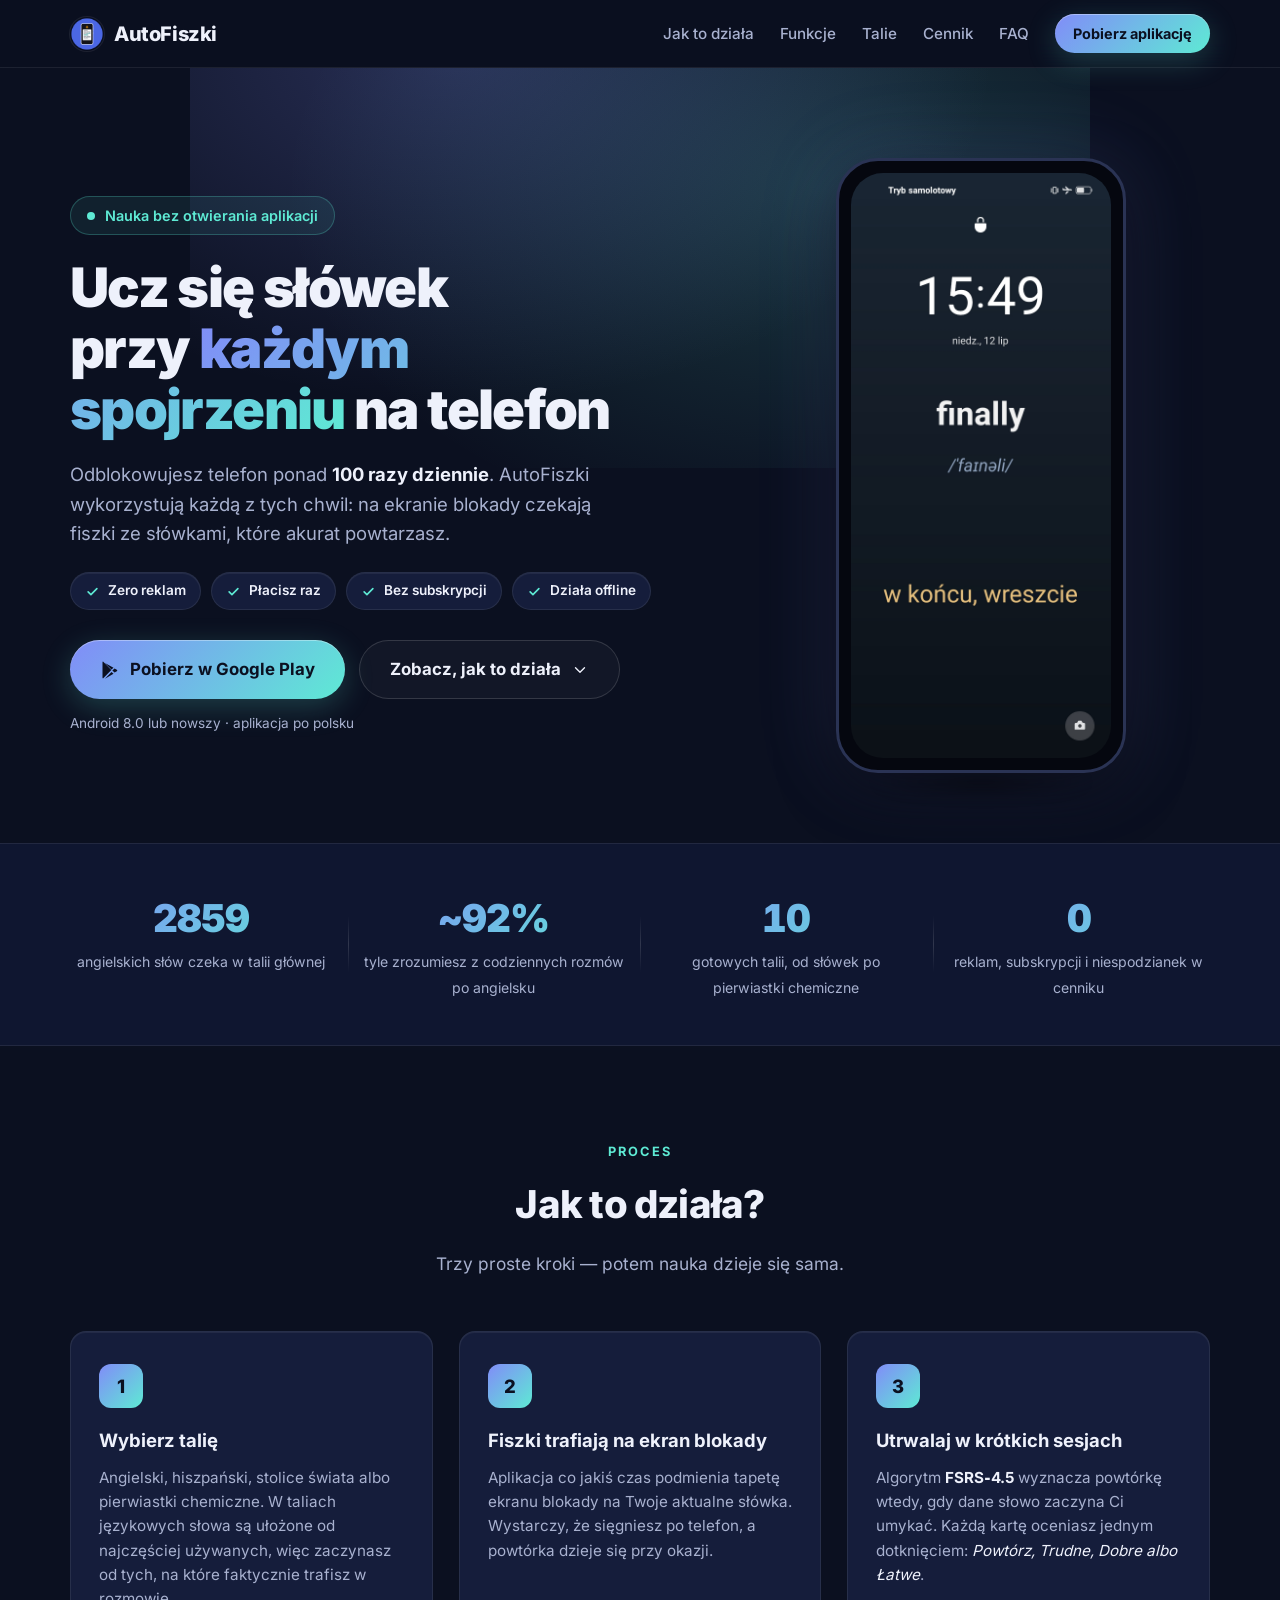
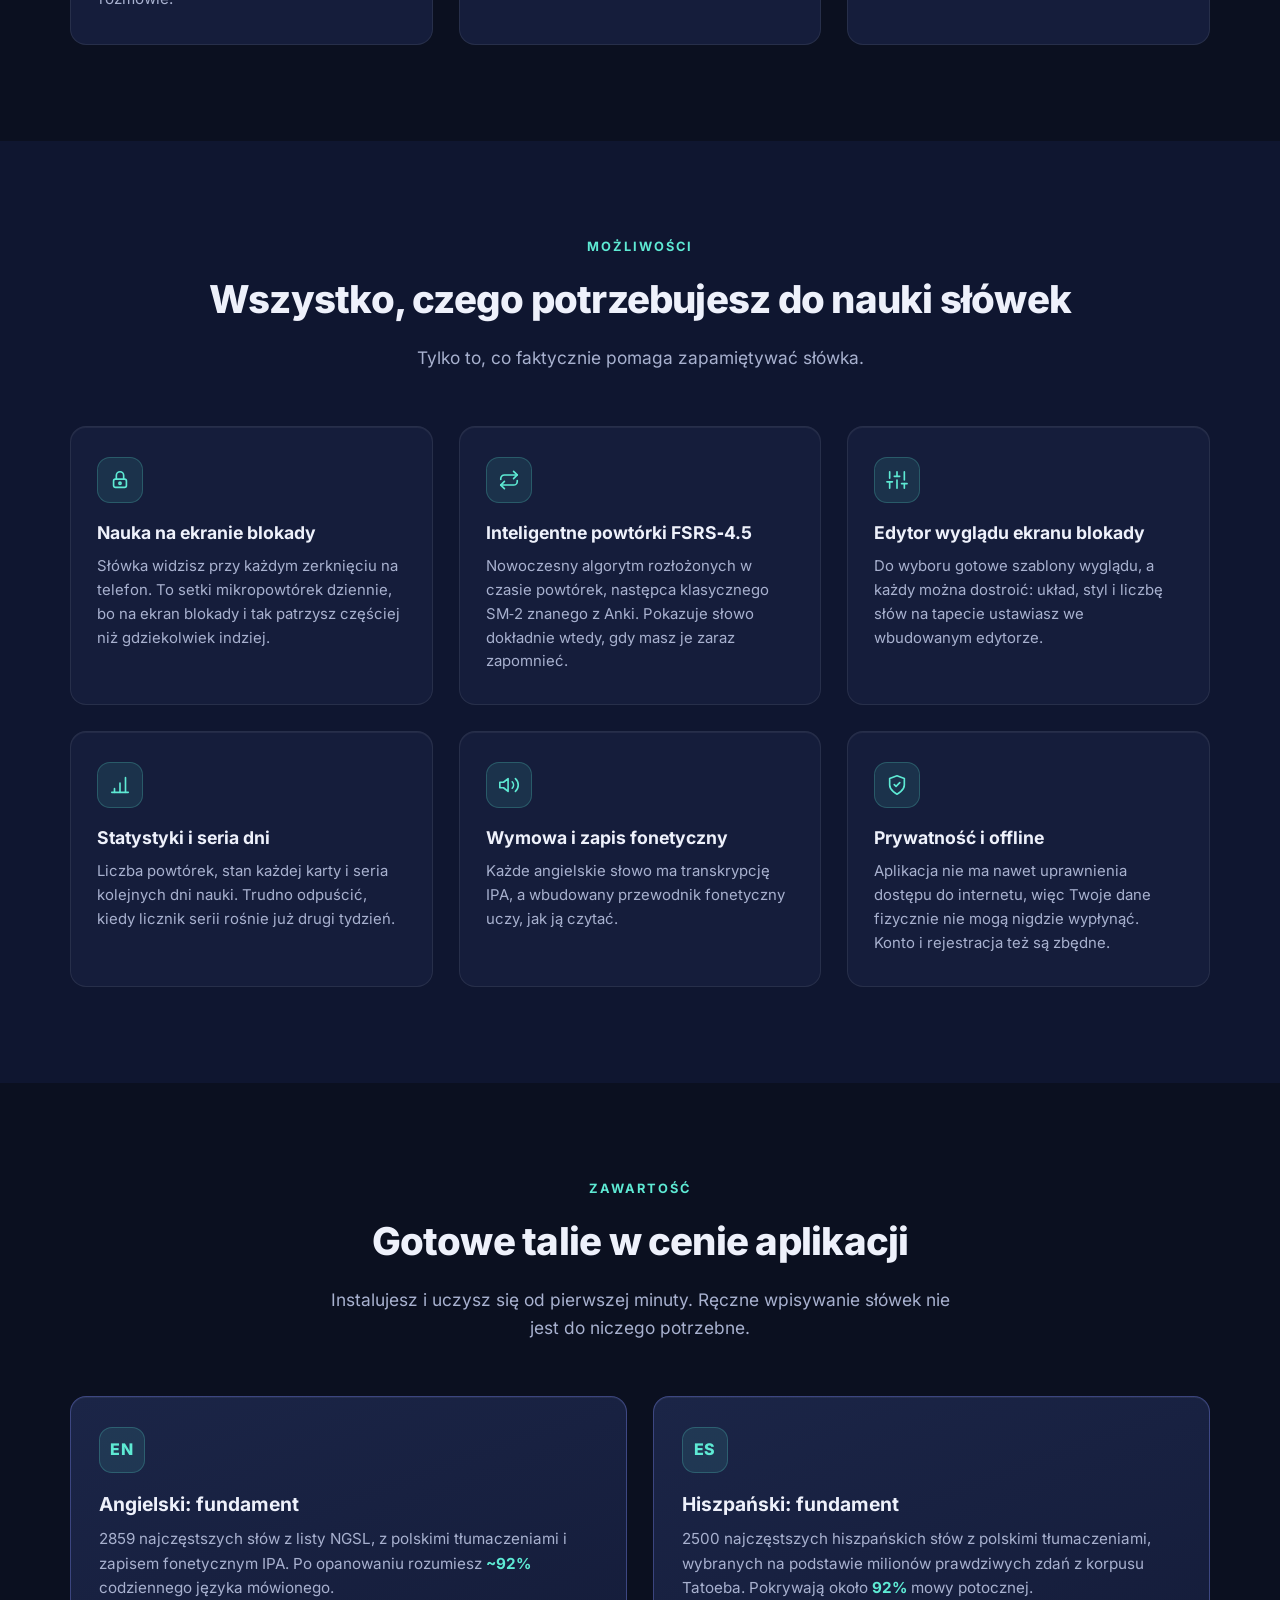
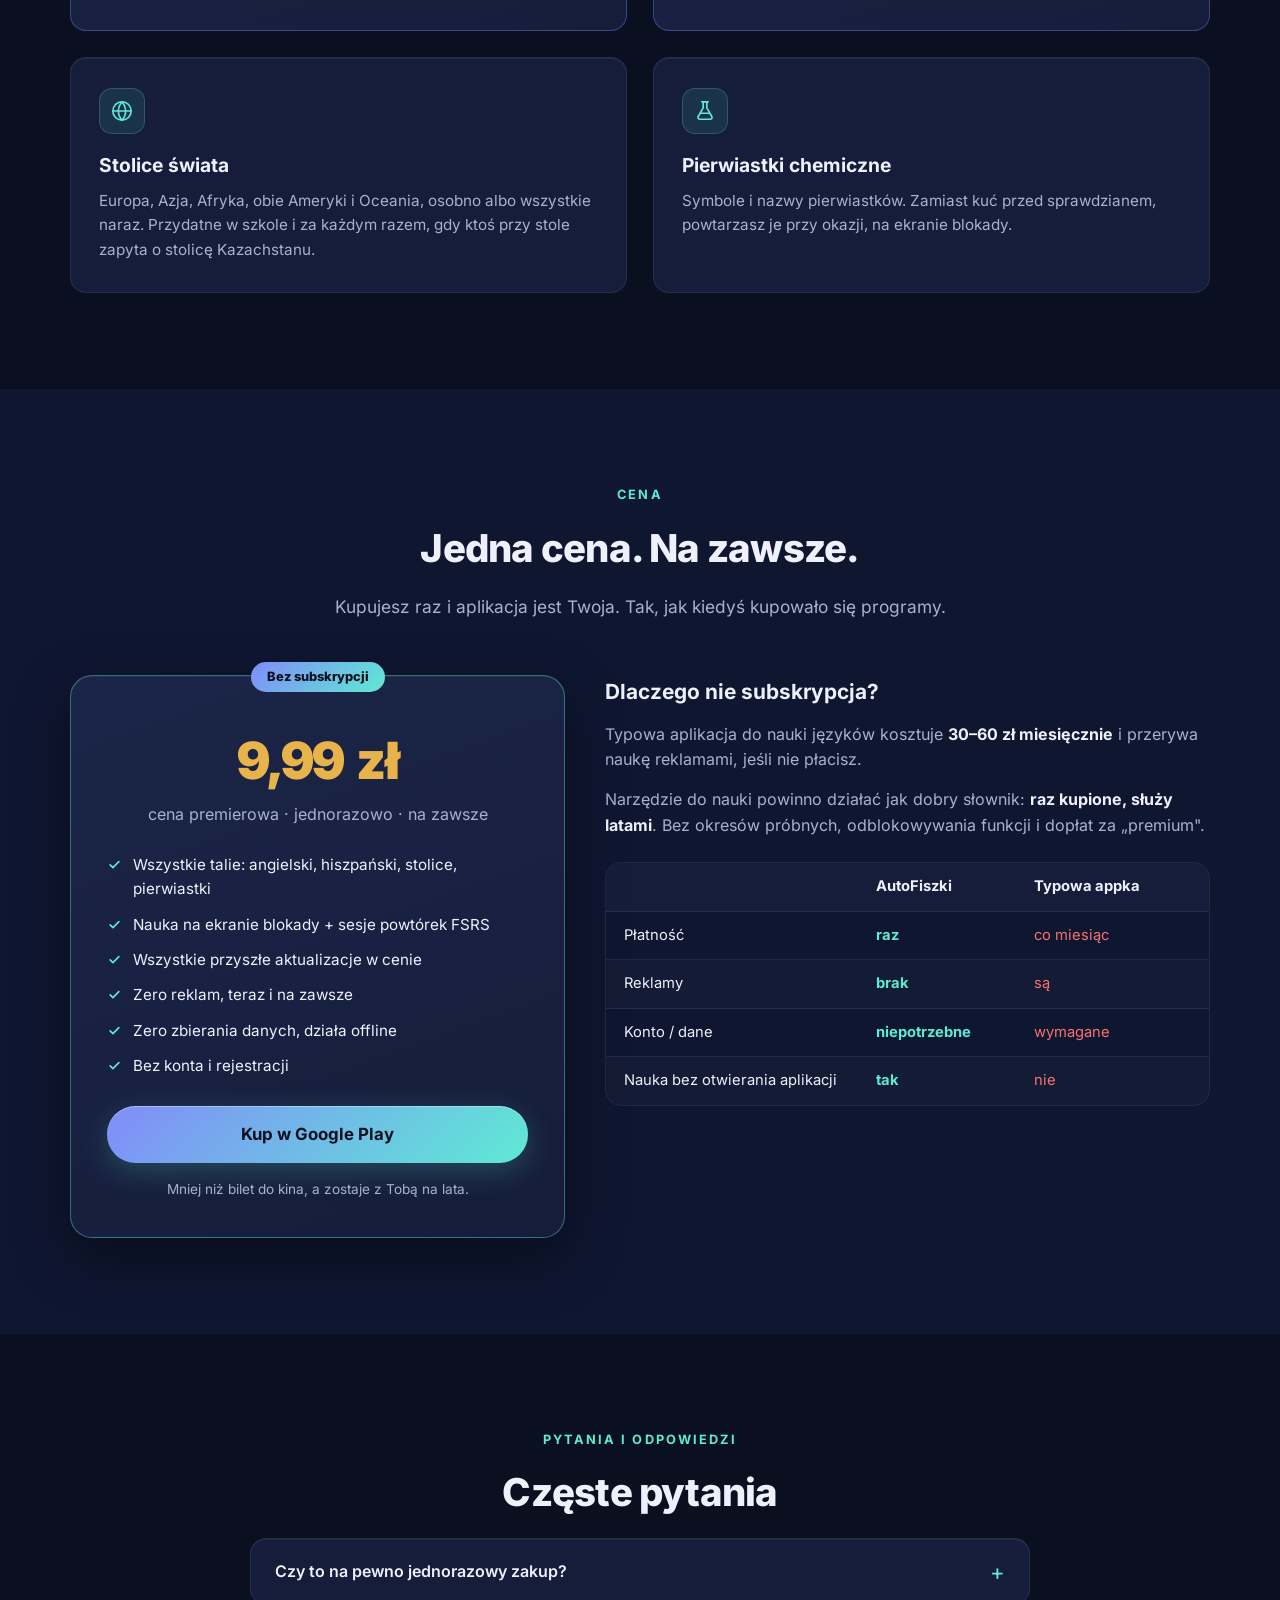
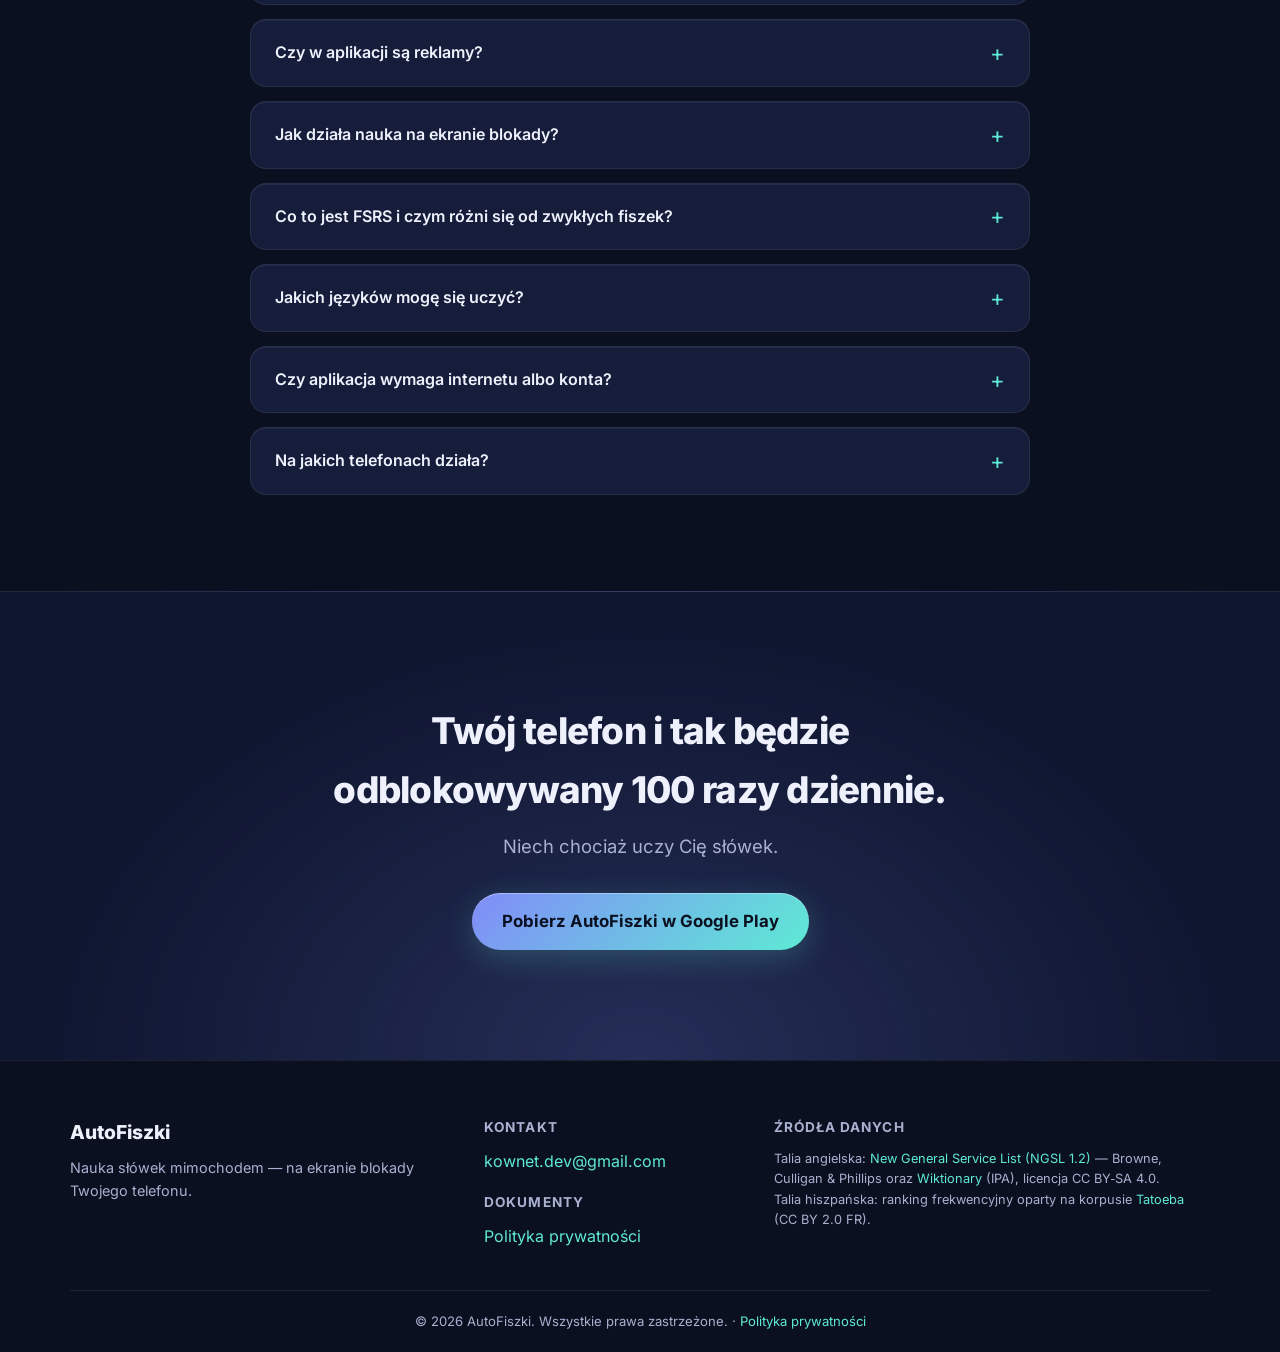
==== commit 4395aefd: "Premiera w Google Play zamiast plakietek "Wkrótce" Aplikacja opublikowana w sklepie, więc strona prz" ====
--- a/index.html
+++ b/index.html
@@ -4,10 +4,10 @@
   <meta charset="UTF-8">
   <meta name="viewport" content="width=device-width, initial-scale=1.0">
   <title>AutoFiszki — nauka słówek na ekranie blokady | Kup raz, ucz się zawsze</title>
-  <meta name="description" content="AutoFiszki pokazują fiszki ze słówkami prosto na ekranie blokady telefonu. Inteligentne powtórki FSRS, 2859 słów angielskich i 2500 hiszpańskich w zestawie. Płacisz raz, bez reklam i subskrypcji. Wkrótce w Google Play.">
+  <meta name="description" content="AutoFiszki pokazują fiszki ze słówkami prosto na ekranie blokady telefonu. Inteligentne powtórki FSRS, 2859 słów angielskich i 2500 hiszpańskich w zestawie. Płacisz raz, bez reklam i subskrypcji. Dostępne w Google Play.">
   <meta name="theme-color" content="#0b1020">
   <meta property="og:title" content="AutoFiszki — nauka słówek na ekranie blokady">
-  <meta property="og:description" content="Odblokowujesz telefon ponad 100 razy dziennie. AutoFiszki sprawiają, że przy okazji uczysz się słówek. Bez reklam i subskrypcji. Wkrótce w Google Play.">
+  <meta property="og:description" content="Odblokowujesz telefon ponad 100 razy dziennie. AutoFiszki sprawiają, że przy okazji uczysz się słówek. Bez reklam i subskrypcji. Dostępne w Google Play.">
   <meta property="og:type" content="website">
   <meta property="og:url" content="https://autofiszki.pl/">
   <meta property="og:image" content="https://autofiszki.pl/img/icon-512.png">
@@ -30,9 +30,10 @@
       "@type": "Offer",
       "price": "9.99",
       "priceCurrency": "PLN",
-      "availability": "https://schema.org/PreOrder"
+      "availability": "https://schema.org/InStock"
     },
-    "url": "https://autofiszki.pl/"
+    "url": "https://autofiszki.pl/",
+    "installUrl": "https://play.google.com/store/apps/details?id=dev.kownet.autofiszki"
   }
   </script>
   <script type="application/ld+json">
@@ -40,11 +41,6 @@
     "@context": "https://schema.org",
     "@type": "FAQPage",
     "mainEntity": [
-      {
-        "@type": "Question",
-        "name": "Kiedy aplikacja będzie dostępna?",
-        "acceptedAnswer": { "@type": "Answer", "text": "Już niedługo — trwają ostatnie przygotowania do publikacji w Google Play. W dniu premiery na tej stronie pojawi się link do sklepu." }
-      },
       {
         "@type": "Question",
         "name": "Czy to na pewno jednorazowy zakup?",
@@ -102,8 +98,7 @@
         <li><a href="#talie">Talie</a></li>
         <li><a href="#cennik">Cennik</a></li>
         <li><a href="#faq">FAQ</a></li>
-        <!-- Po premierze przywróć: <a href="#cennik" class="btn btn-primary btn-sm">Pobierz aplikację</a> -->
-        <li><span class="btn btn-soon btn-sm"><span class="pulse-dot" aria-hidden="true"></span>Wkrótce w Google Play</span></li>
+        <li><a href="#cennik" class="btn btn-primary btn-sm">Pobierz aplikację</a></li>
       </ul>
     </nav>
   </header>
@@ -129,16 +124,10 @@
             <span class="badge"><svg class="icon-check" viewBox="0 0 24 24" aria-hidden="true"><path d="M5 12.5l4.5 4.5L19 7.5"/></svg>Działa offline</span>
           </div>
           <div class="hero-cta">
-            <!-- Po premierze przywróć (zweryfikuj link):
-            <a href="https://play.google.com/store/apps/details?id=dev.kownet.autofiszki" class="btn btn-primary btn-lg">
+            <a href="https://play.google.com/store/apps/details?id=dev.kownet.autofiszki" class="btn btn-primary btn-lg" rel="noopener">
               <svg viewBox="0 0 24 24" width="20" height="20" aria-hidden="true"><path fill="currentColor" d="M3.6 1.8c-.4.2-.6.6-.6 1.1v18.2c0 .5.2.9.6 1.1l10-10.2-10-10.2zm12.6 7.6L5.9 3.5l7.9 8 2.4-2.1zm3.9 2.2l-2.6-1.5-2.7 2.4 2.7 2.4 2.6-1.5c.8-.5.8-1.3 0-1.8zM5.9 22.5l10.3-5.9-2.4-2.1-7.9 8z"/></svg>
               Pobierz w Google Play
             </a>
-            -->
-            <span class="btn btn-soon btn-lg">
-              <svg viewBox="0 0 24 24" width="20" height="20" aria-hidden="true"><path fill="currentColor" d="M3.6 1.8c-.4.2-.6.6-.6 1.1v18.2c0 .5.2.9.6 1.1l10-10.2-10-10.2zm12.6 7.6L5.9 3.5l7.9 8 2.4-2.1zm3.9 2.2l-2.6-1.5-2.7 2.4 2.7 2.4 2.6-1.5c.8-.5.8-1.3 0-1.8zM5.9 22.5l10.3-5.9-2.4-2.1-7.9 8z"/></svg>
-              Wkrótce w Google Play
-            </span>
             <a href="#jak-to-dziala" class="btn btn-ghost btn-lg">
               Zobacz, jak to działa
               <svg class="icon" viewBox="0 0 24 24" aria-hidden="true"><path d="M6 9l6 6 6-6"/></svg>
@@ -334,12 +323,9 @@
               <li><svg class="icon-check" viewBox="0 0 24 24" aria-hidden="true"><path d="M5 12.5l4.5 4.5L19 7.5"/></svg>Zero zbierania danych, działa offline</li>
               <li><svg class="icon-check" viewBox="0 0 24 24" aria-hidden="true"><path d="M5 12.5l4.5 4.5L19 7.5"/></svg>Bez konta i rejestracji</li>
             </ul>
-            <!-- Po premierze przywróć (zweryfikuj link):
-            <a href="https://play.google.com/store/apps/details?id=dev.kownet.autofiszki" class="btn btn-primary btn-lg btn-block">
+            <a href="https://play.google.com/store/apps/details?id=dev.kownet.autofiszki" class="btn btn-primary btn-lg btn-block" rel="noopener">
               Kup w Google Play
             </a>
-            -->
-            <span class="btn btn-soon btn-lg btn-block"><span class="pulse-dot" aria-hidden="true"></span>Wkrótce w Google Play</span>
             <p class="pricing-note">Mniej niż bilet do kina, a zostaje z Tobą na lata.</p>
           </div>
           <div class="pricing-compare">
@@ -377,13 +363,6 @@
         <p class="section-eyebrow reveal">Pytania i odpowiedzi</p>
         <h2 class="section-title reveal">Częste pytania</h2>
         <div class="faq reveal">
-          <!-- Po premierze usuń to pytanie (także z JSON-LD FAQPage w <head>) -->
-          <details>
-            <summary>Kiedy aplikacja będzie dostępna?</summary>
-            <p>Już niedługo — trwają ostatnie przygotowania do publikacji
-               w Google Play. W dniu premiery na tej stronie pojawi się
-               link do sklepu.</p>
-          </details>
           <details>
             <summary>Czy to na pewno jednorazowy zakup?</summary>
             <p>Tak. Płacisz raz w Google Play i aplikacja jest Twoja,
@@ -435,12 +414,9 @@
       <div class="container reveal">
         <h2>Twój telefon i tak będzie odblokowywany 100&nbsp;razy dziennie.</h2>
         <p>Niech chociaż uczy Cię słówek.</p>
-        <!-- Po premierze przywróć (zweryfikuj link):
-        <a href="https://play.google.com/store/apps/details?id=dev.kownet.autofiszki" class="btn btn-primary btn-lg">
+        <a href="https://play.google.com/store/apps/details?id=dev.kownet.autofiszki" class="btn btn-primary btn-lg" rel="noopener">
           Pobierz AutoFiszki w Google Play
         </a>
-        -->
-        <span class="btn btn-soon btn-lg"><span class="pulse-dot" aria-hidden="true"></span>Wkrótce w Google Play</span>
       </div>
     </section>
 
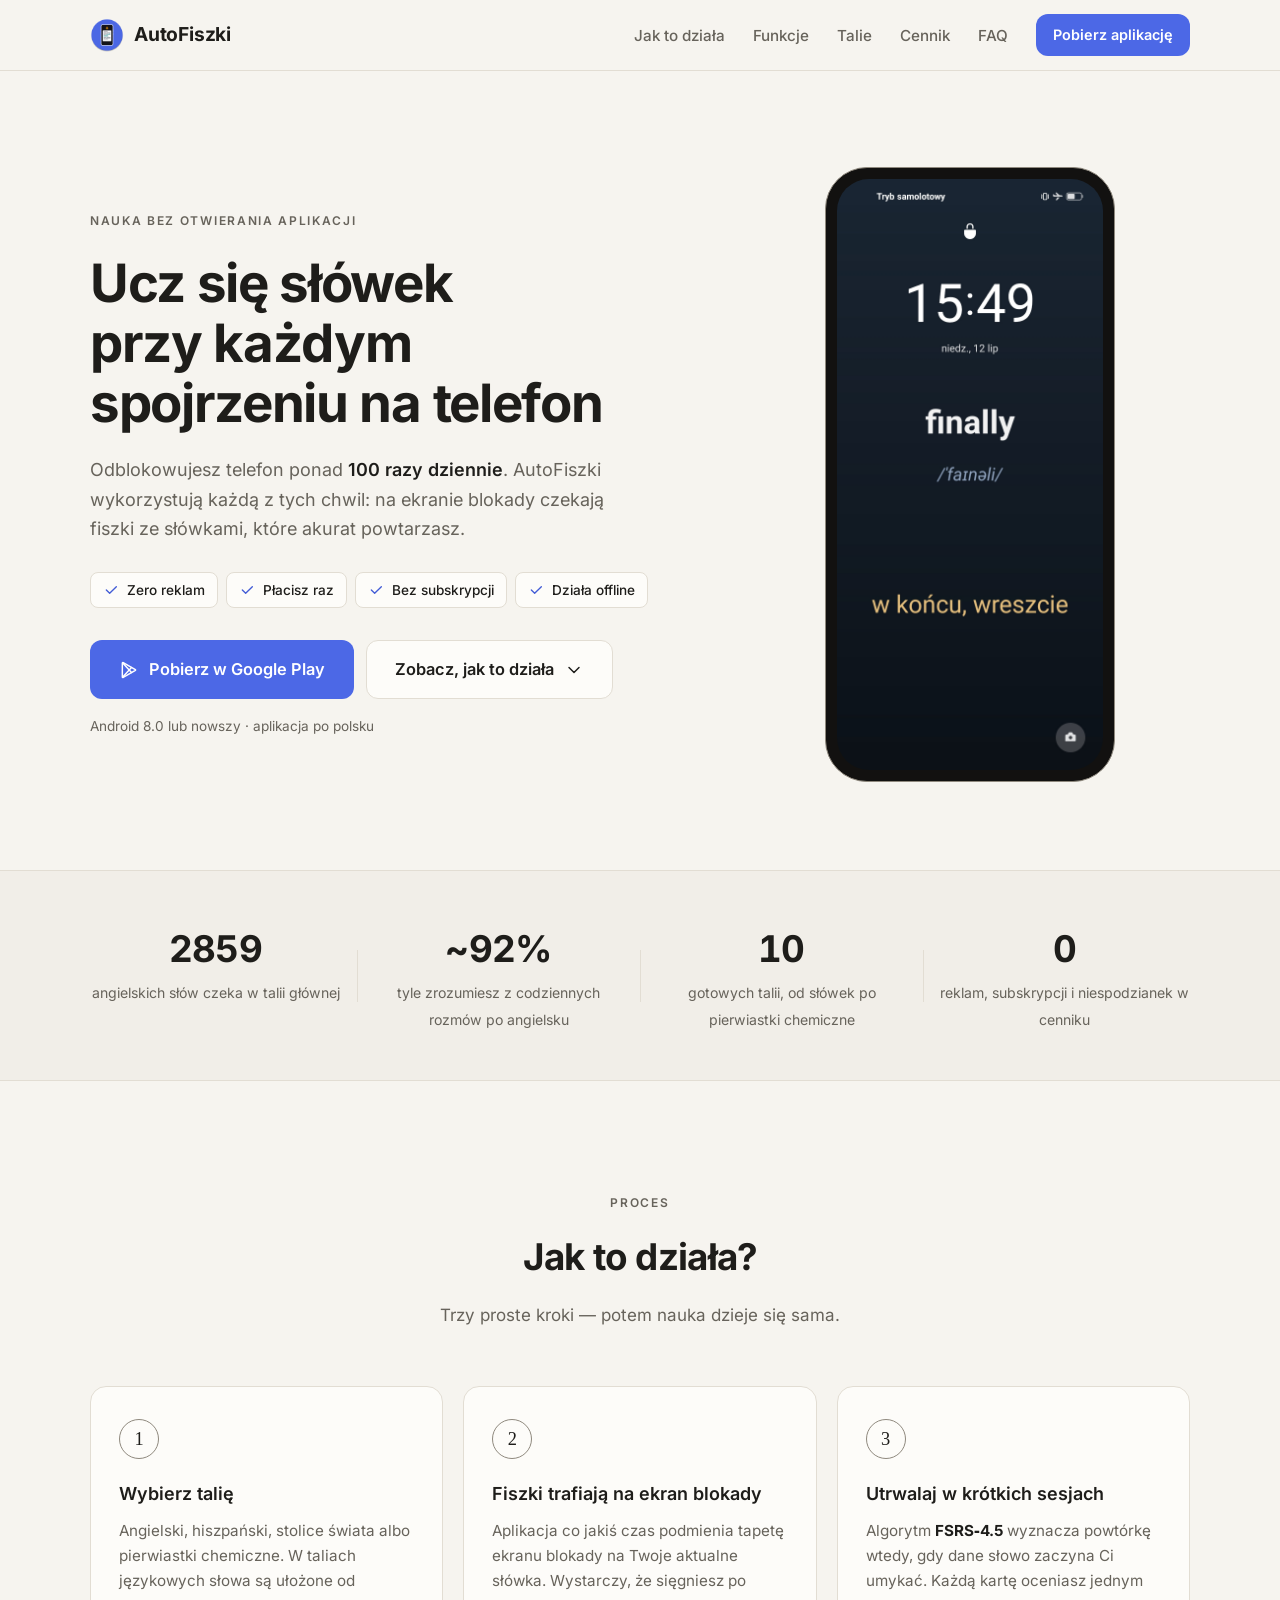
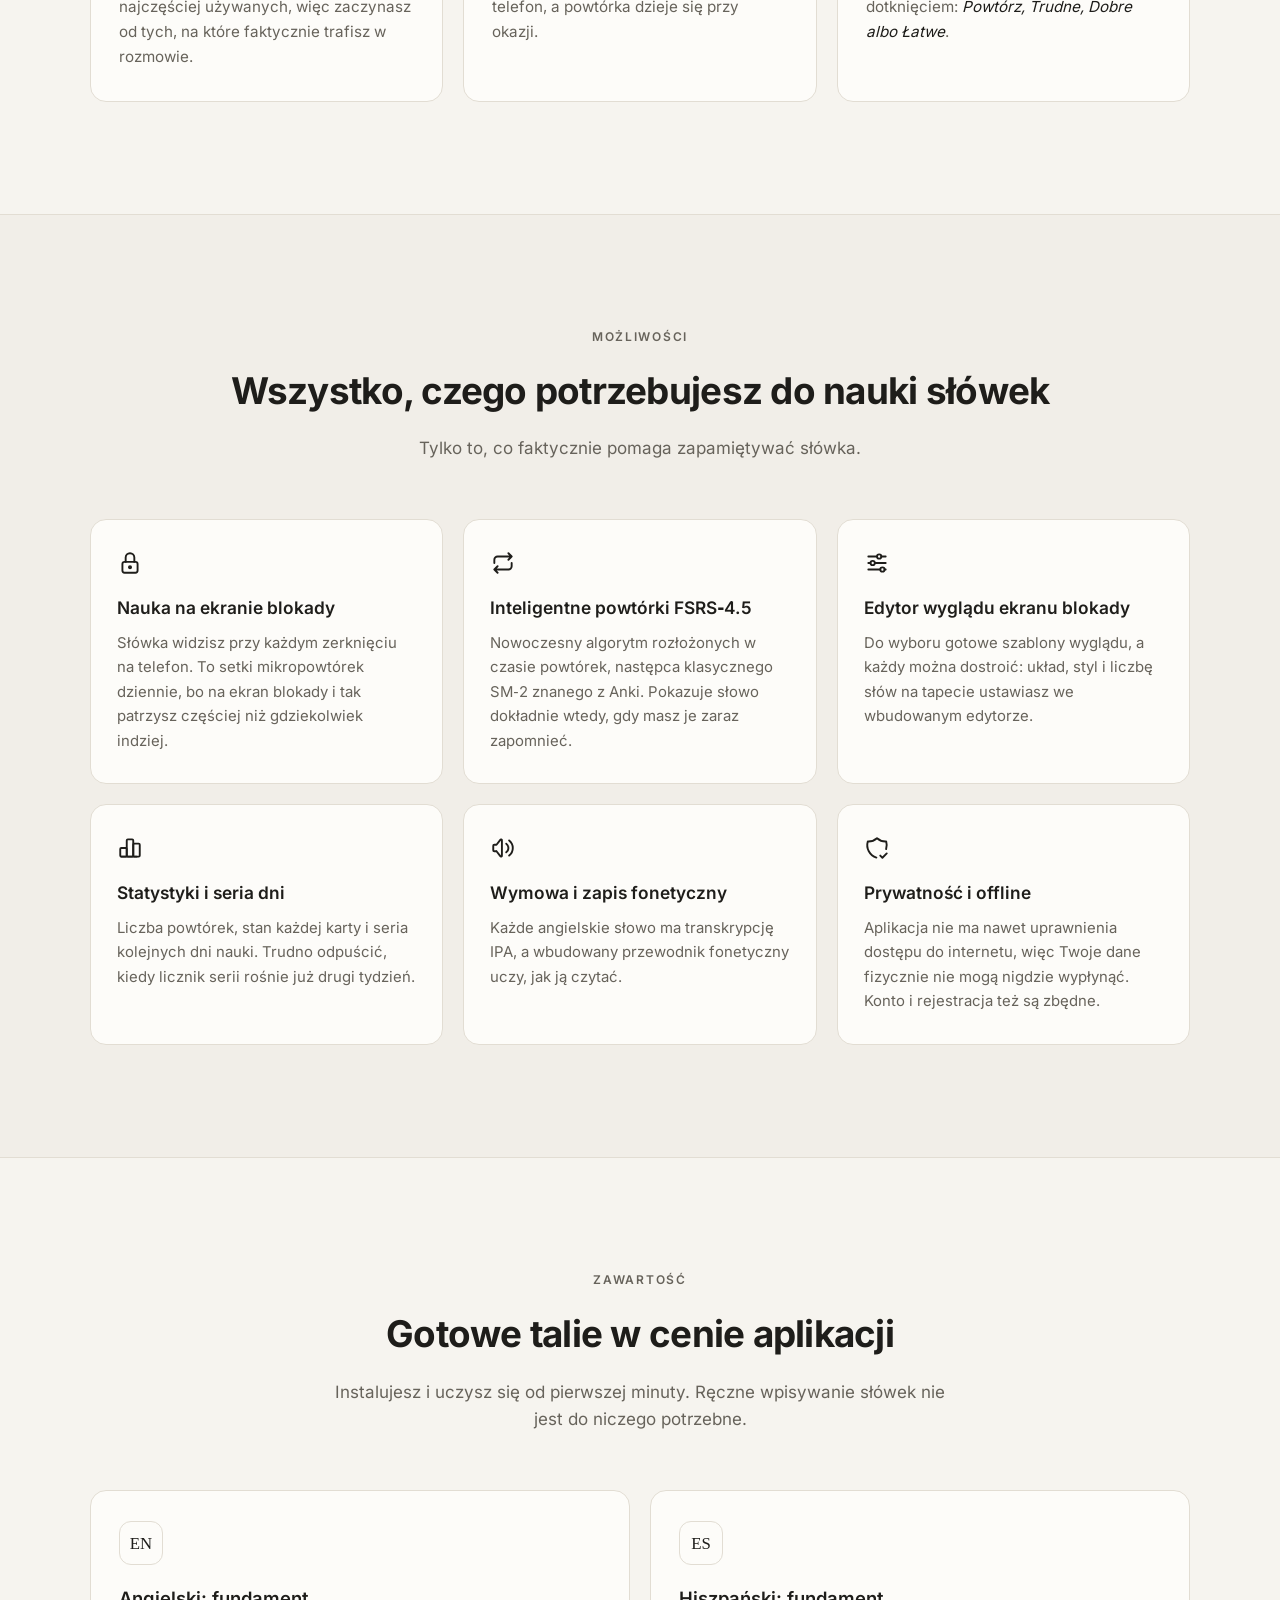
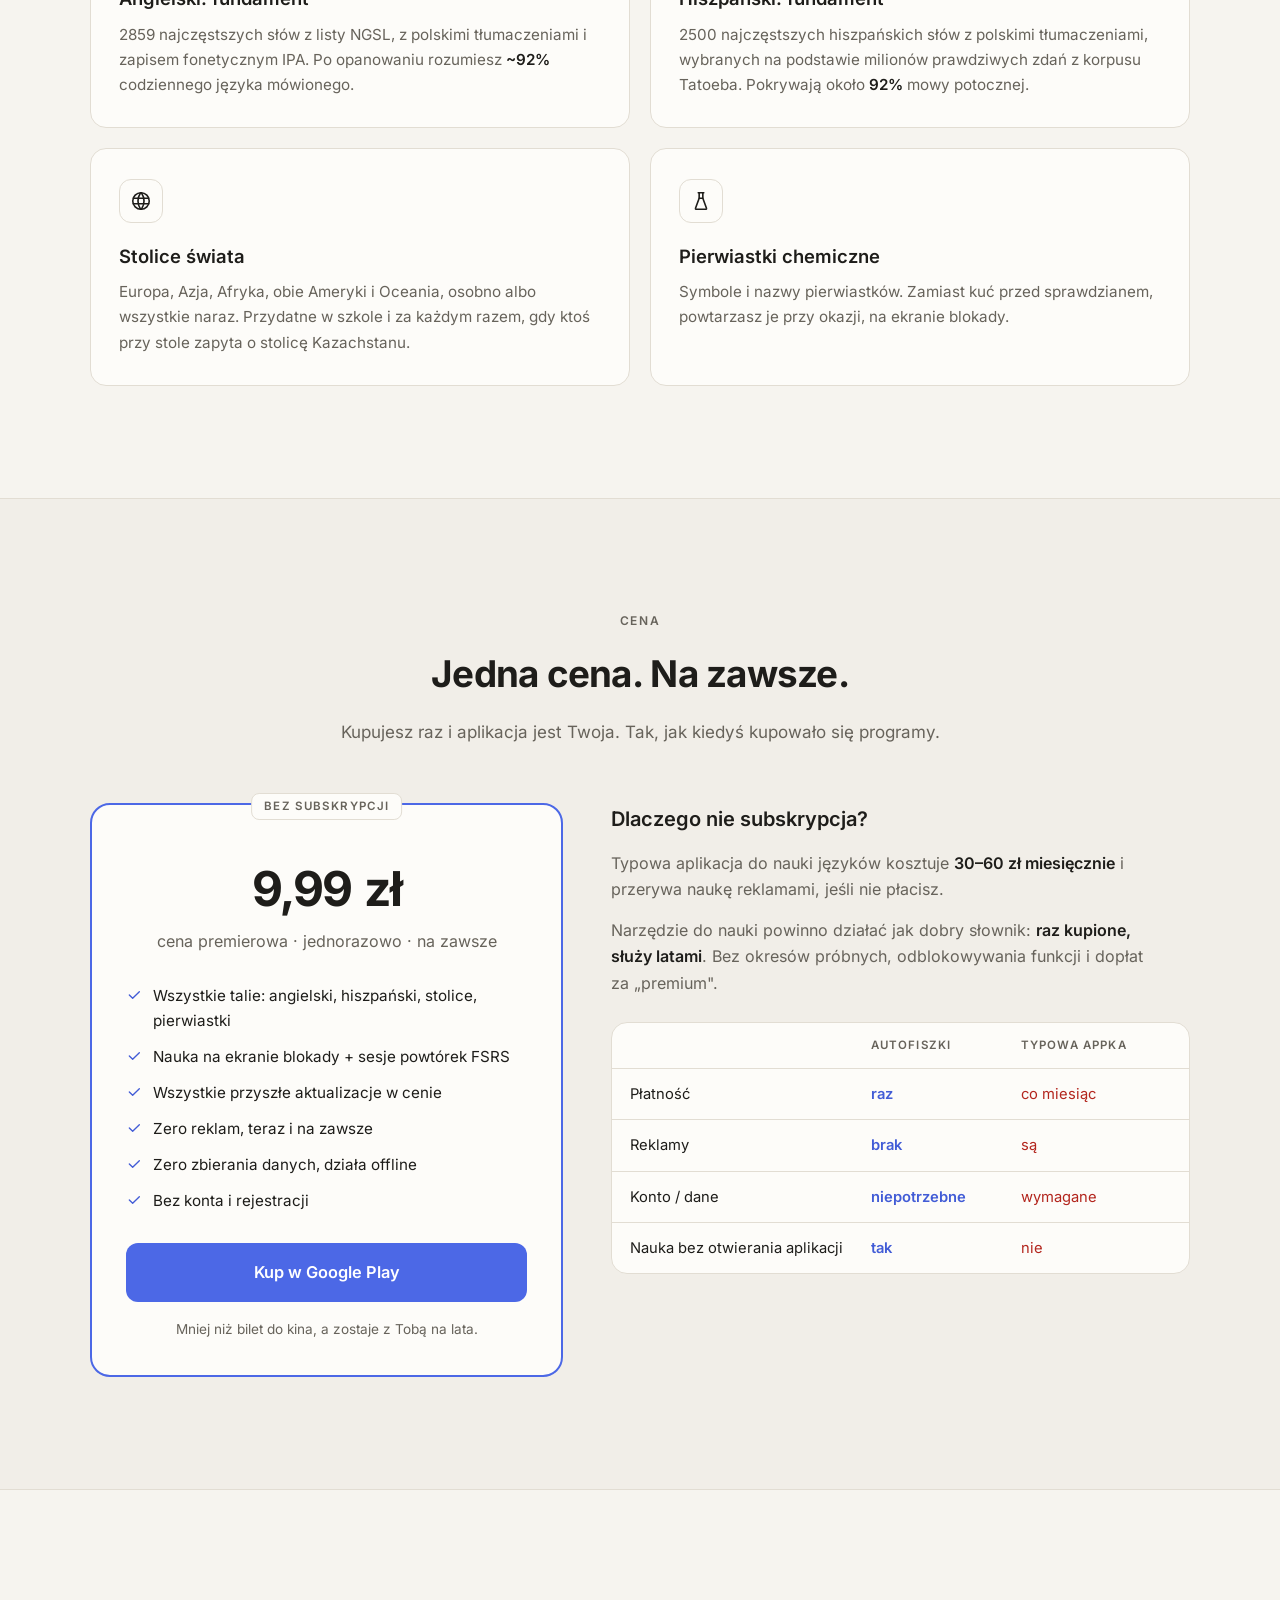
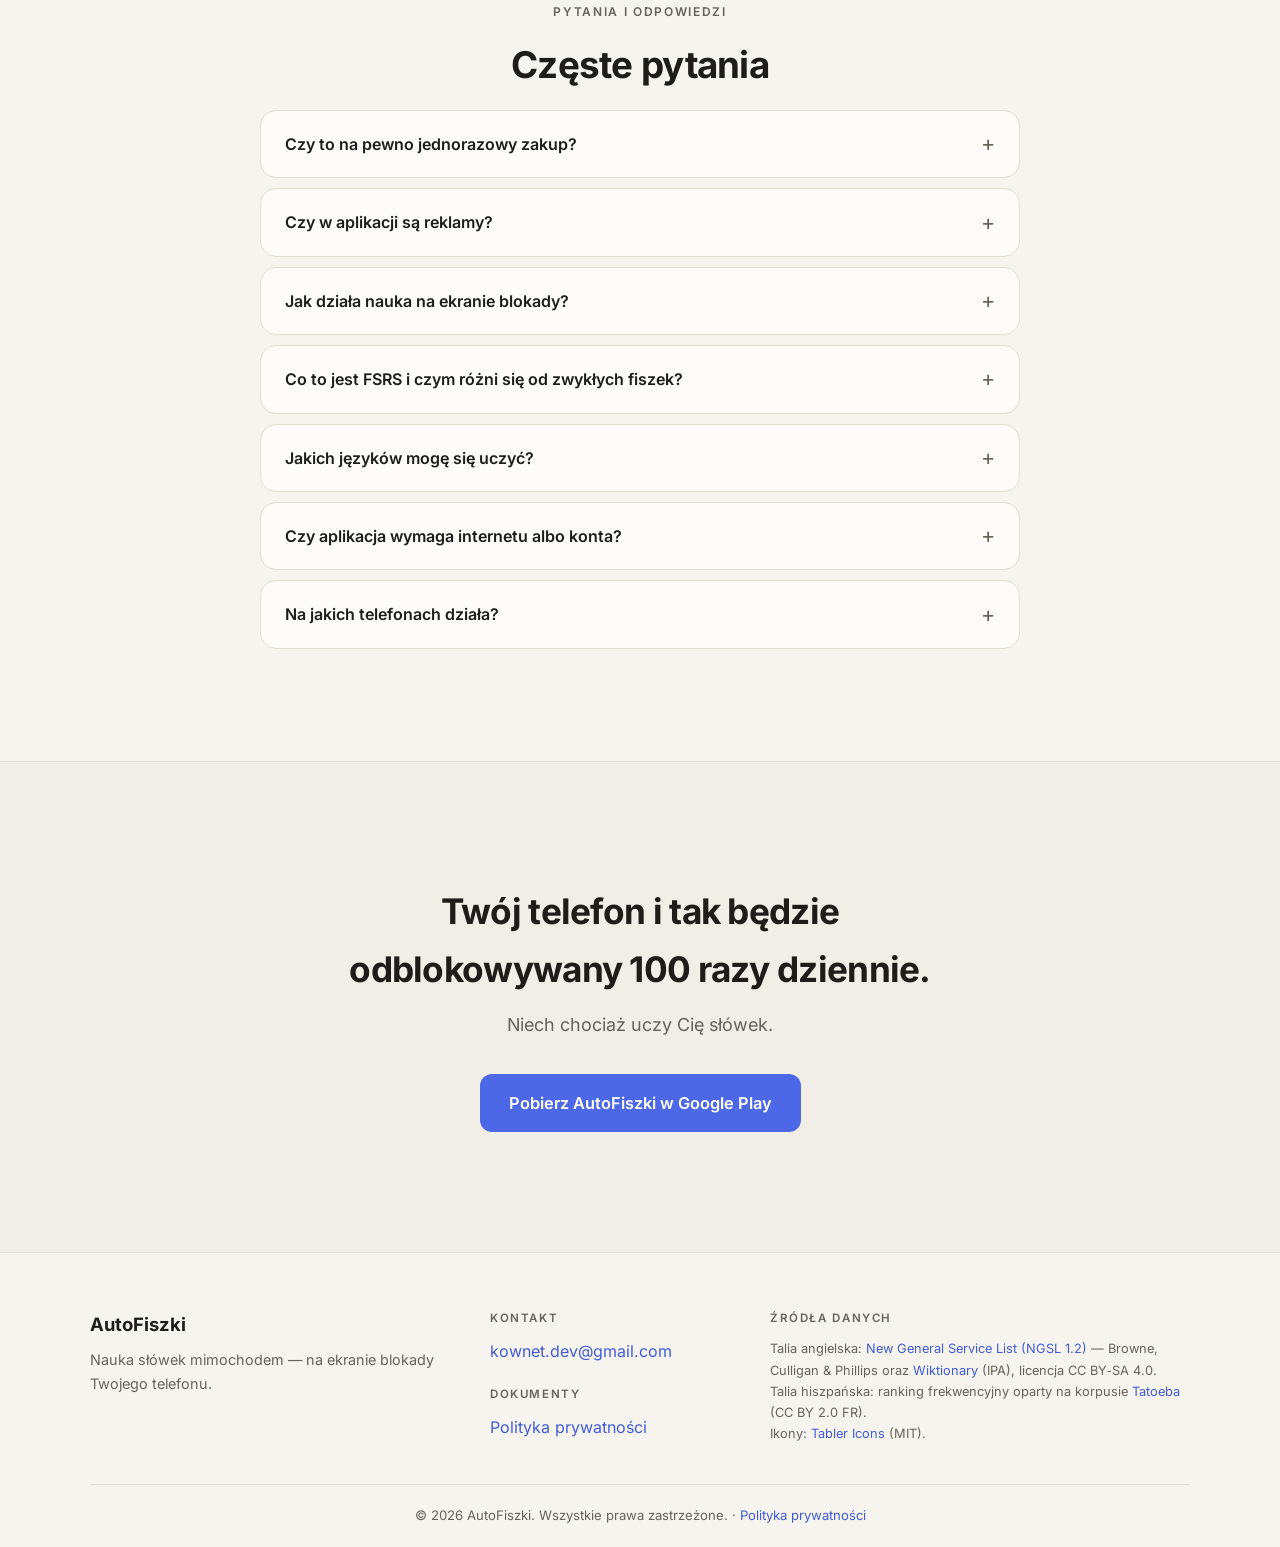
==== commit dbb6cb45: "Nowy wygląd strony w stylu aplikacji: papier i tusz Jasny i ciemny tryb według ustawień systemu, jed" ====
--- a/index.html
+++ b/index.html
@@ -5,7 +5,8 @@
   <meta name="viewport" content="width=device-width, initial-scale=1.0">
   <title>AutoFiszki — nauka słówek na ekranie blokady | Kup raz, ucz się zawsze</title>
   <meta name="description" content="AutoFiszki pokazują fiszki ze słówkami prosto na ekranie blokady telefonu. Inteligentne powtórki FSRS, 2859 słów angielskich i 2500 hiszpańskich w zestawie. Płacisz raz, bez reklam i subskrypcji. Dostępne w Google Play.">
-  <meta name="theme-color" content="#0b1020">
+  <meta name="theme-color" content="#f6f4ef" media="(prefers-color-scheme: light)">
+  <meta name="theme-color" content="#121110" media="(prefers-color-scheme: dark)">
   <meta property="og:title" content="AutoFiszki — nauka słówek na ekranie blokady">
   <meta property="og:description" content="Odblokowujesz telefon ponad 100 razy dziennie. AutoFiszki sprawiają, że przy okazji uczysz się słówek. Bez reklam i subskrypcji. Dostępne w Google Play.">
   <meta property="og:type" content="website">
@@ -107,25 +108,24 @@
 
     <!-- ===== HERO ===== -->
     <section class="hero">
-      <div class="hero-glow" aria-hidden="true"></div>
       <div class="container hero-grid">
         <div class="hero-copy">
-          <p class="hero-eyebrow"><span class="pulse-dot" aria-hidden="true"></span>Nauka bez otwierania aplikacji</p>
-          <h1>Ucz się słówek przy <span class="grad-text">każdym spojrzeniu</span> na&nbsp;telefon</h1>
+          <p class="hero-eyebrow">Nauka bez otwierania aplikacji</p>
+          <h1>Ucz się słówek przy każdym spojrzeniu na&nbsp;telefon</h1>
           <p class="hero-sub">
             Odblokowujesz telefon ponad <strong>100 razy dziennie</strong>.
             AutoFiszki wykorzystują każdą z tych chwil: na ekranie blokady czekają
             fiszki ze słówkami, które akurat powtarzasz.
           </p>
           <div class="hero-badges">
-            <span class="badge"><svg class="icon-check" viewBox="0 0 24 24" aria-hidden="true"><path d="M5 12.5l4.5 4.5L19 7.5"/></svg>Zero reklam</span>
-            <span class="badge"><svg class="icon-check" viewBox="0 0 24 24" aria-hidden="true"><path d="M5 12.5l4.5 4.5L19 7.5"/></svg>Płacisz raz</span>
-            <span class="badge"><svg class="icon-check" viewBox="0 0 24 24" aria-hidden="true"><path d="M5 12.5l4.5 4.5L19 7.5"/></svg>Bez subskrypcji</span>
-            <span class="badge"><svg class="icon-check" viewBox="0 0 24 24" aria-hidden="true"><path d="M5 12.5l4.5 4.5L19 7.5"/></svg>Działa offline</span>
+            <span class="badge"><svg class="icon-check" viewBox="0 0 24 24" aria-hidden="true"><path d="M5 12l5 5l10 -10"/></svg>Zero reklam</span>
+            <span class="badge"><svg class="icon-check" viewBox="0 0 24 24" aria-hidden="true"><path d="M5 12l5 5l10 -10"/></svg>Płacisz raz</span>
+            <span class="badge"><svg class="icon-check" viewBox="0 0 24 24" aria-hidden="true"><path d="M5 12l5 5l10 -10"/></svg>Bez subskrypcji</span>
+            <span class="badge"><svg class="icon-check" viewBox="0 0 24 24" aria-hidden="true"><path d="M5 12l5 5l10 -10"/></svg>Działa offline</span>
           </div>
           <div class="hero-cta">
             <a href="https://play.google.com/store/apps/details?id=dev.kownet.autofiszki" class="btn btn-primary btn-lg" rel="noopener">
-              <svg viewBox="0 0 24 24" width="20" height="20" aria-hidden="true"><path fill="currentColor" d="M3.6 1.8c-.4.2-.6.6-.6 1.1v18.2c0 .5.2.9.6 1.1l10-10.2-10-10.2zm12.6 7.6L5.9 3.5l7.9 8 2.4-2.1zm3.9 2.2l-2.6-1.5-2.7 2.4 2.7 2.4 2.6-1.5c.8-.5.8-1.3 0-1.8zM5.9 22.5l10.3-5.9-2.4-2.1-7.9 8z"/></svg>
+              <svg class="icon" viewBox="0 0 24 24" aria-hidden="true"><path d="M4 3.71v16.58a.7 .7 0 0 0 1.05 .606l14.622 -8.42a.55 .55 0 0 0 0 -.953l-14.622 -8.419a.7 .7 0 0 0 -1.05 .607l0 -.001"/><path d="M15 9l-10.5 11.5"/><path d="M4.5 3.5l10.5 11.5"/></svg>
               Pobierz w Google Play
             </a>
             <a href="#jak-to-dziala" class="btn btn-ghost btn-lg">
@@ -210,7 +210,7 @@
         <div class="features">
           <div class="feature reveal">
             <div class="feature-icon">
-              <svg class="icon" viewBox="0 0 24 24" aria-hidden="true"><rect x="5" y="11" width="14" height="9" rx="2"/><path d="M8 11V7a4 4 0 0 1 8 0v4"/><circle cx="12" cy="15.5" r="1.2"/></svg>
+              <svg class="icon" viewBox="0 0 24 24" aria-hidden="true"><path d="M5 13a2 2 0 0 1 2 -2h10a2 2 0 0 1 2 2v6a2 2 0 0 1 -2 2h-10a2 2 0 0 1 -2 -2v-6"/><path d="M11 16a1 1 0 1 0 2 0a1 1 0 0 0 -2 0"/><path d="M8 11v-4a4 4 0 1 1 8 0v4"/></svg>
             </div>
             <h3>Nauka na ekranie blokady</h3>
             <p>Słówka widzisz przy każdym zerknięciu na telefon. To setki mikropowtórek
@@ -218,7 +218,7 @@
           </div>
           <div class="feature reveal">
             <div class="feature-icon">
-              <svg class="icon" viewBox="0 0 24 24" aria-hidden="true"><path d="M17 2.5l4 4-4 4"/><path d="M3 11.5v-1a4 4 0 0 1 4-4h14"/><path d="M7 21.5l-4-4 4-4"/><path d="M21 12.5v1a4 4 0 0 1-4 4H3"/></svg>
+              <svg class="icon" viewBox="0 0 24 24" aria-hidden="true"><path d="M4 12v-3a3 3 0 0 1 3 -3h13m-3 -3l3 3l-3 3"/><path d="M20 12v3a3 3 0 0 1 -3 3h-13m3 3l-3 -3l3 -3"/></svg>
             </div>
             <h3>Inteligentne powtórki FSRS‑4.5</h3>
             <p>Nowoczesny algorytm rozłożonych w czasie powtórek, następca klasycznego
@@ -227,7 +227,7 @@
           </div>
           <div class="feature reveal">
             <div class="feature-icon">
-              <svg class="icon" viewBox="0 0 24 24" aria-hidden="true"><path d="M4 21v-7M4 10V3M12 21v-9M12 8V3M20 21v-5M20 12V3"/><path d="M1 14h6M9 8h6M17 16h6"/></svg>
+              <svg class="icon" viewBox="0 0 24 24" aria-hidden="true"><path d="M12 6a2 2 0 1 0 4 0a2 2 0 1 0 -4 0"/><path d="M4 6l8 0"/><path d="M16 6l4 0"/><path d="M6 12a2 2 0 1 0 4 0a2 2 0 1 0 -4 0"/><path d="M4 12l2 0"/><path d="M10 12l10 0"/><path d="M15 18a2 2 0 1 0 4 0a2 2 0 1 0 -4 0"/><path d="M4 18l11 0"/><path d="M19 18l1 0"/></svg>
             </div>
             <h3>Edytor wyglądu ekranu blokady</h3>
             <p>Do wyboru gotowe szablony wyglądu, a każdy można dostroić:
@@ -235,7 +235,7 @@
           </div>
           <div class="feature reveal">
             <div class="feature-icon">
-              <svg class="icon" viewBox="0 0 24 24" aria-hidden="true"><path d="M6 20v-4M12 20V10M18 20V4"/><path d="M3 20h18"/></svg>
+              <svg class="icon" viewBox="0 0 24 24" aria-hidden="true"><path d="M3 13a1 1 0 0 1 1 -1h4a1 1 0 0 1 1 1v6a1 1 0 0 1 -1 1h-4a1 1 0 0 1 -1 -1l0 -6"/><path d="M15 9a1 1 0 0 1 1 -1h4a1 1 0 0 1 1 1v10a1 1 0 0 1 -1 1h-4a1 1 0 0 1 -1 -1l0 -10"/><path d="M9 5a1 1 0 0 1 1 -1h4a1 1 0 0 1 1 1v14a1 1 0 0 1 -1 1h-4a1 1 0 0 1 -1 -1l0 -14"/><path d="M4 20h14"/></svg>
             </div>
             <h3>Statystyki i seria dni</h3>
             <p>Liczba powtórek, stan każdej karty i seria kolejnych dni nauki.
@@ -243,7 +243,7 @@
           </div>
           <div class="feature reveal">
             <div class="feature-icon">
-              <svg class="icon" viewBox="0 0 24 24" aria-hidden="true"><path d="M11 5L6 9H2v6h4l5 4V5z"/><path d="M15.5 8.5a5 5 0 0 1 0 7"/><path d="M19 5a9.5 9.5 0 0 1 0 14"/></svg>
+              <svg class="icon" viewBox="0 0 24 24" aria-hidden="true"><path d="M15 8a5 5 0 0 1 0 8"/><path d="M17.7 5a9 9 0 0 1 0 14"/><path d="M6 15h-2a1 1 0 0 1 -1 -1v-4a1 1 0 0 1 1 -1h2l3.5 -4.5a.8 .8 0 0 1 1.5 .5v14a.8 .8 0 0 1 -1.5 .5l-3.5 -4.5"/></svg>
             </div>
             <h3>Wymowa i zapis fonetyczny</h3>
             <p>Każde angielskie słowo ma transkrypcję IPA, a wbudowany przewodnik
@@ -251,7 +251,7 @@
           </div>
           <div class="feature reveal">
             <div class="feature-icon">
-              <svg class="icon" viewBox="0 0 24 24" aria-hidden="true"><path d="M12 22s8-4 8-10V5l-8-3-8 3v7c0 6 8 10 8 10z"/><path d="M9 11.5l2 2 4-4"/></svg>
+              <svg class="icon" viewBox="0 0 24 24" aria-hidden="true"><path d="M11.46 20.846a12 12 0 0 1 -7.96 -14.846a12 12 0 0 0 8.5 -3a12 12 0 0 0 8.5 3a12 12 0 0 1 -.09 7.06"/><path d="M15 19l2 2l4 -4"/></svg>
             </div>
             <h3>Prywatność i offline</h3>
             <p>Aplikacja nie ma nawet uprawnienia dostępu do internetu, więc Twoje
@@ -285,7 +285,7 @@
           </div>
           <div class="deck reveal">
             <div class="deck-tag">
-              <svg class="icon" viewBox="0 0 24 24" aria-hidden="true"><circle cx="12" cy="12" r="10"/><path d="M2 12h20"/><path d="M12 2a15.3 15.3 0 0 1 4 10 15.3 15.3 0 0 1-4 10 15.3 15.3 0 0 1-4-10 15.3 15.3 0 0 1 4-10z"/></svg>
+              <svg class="icon" viewBox="0 0 24 24" aria-hidden="true"><path d="M3 12a9 9 0 1 0 18 0a9 9 0 0 0 -18 0"/><path d="M3.6 9h16.8"/><path d="M3.6 15h16.8"/><path d="M11.5 3a17 17 0 0 0 0 18"/><path d="M12.5 3a17 17 0 0 1 0 18"/></svg>
             </div>
             <h3>Stolice świata</h3>
             <p>Europa, Azja, Afryka, obie Ameryki i Oceania, osobno albo wszystkie
@@ -294,7 +294,7 @@
           </div>
           <div class="deck reveal">
             <div class="deck-tag">
-              <svg class="icon" viewBox="0 0 24 24" aria-hidden="true"><path d="M10 2v6.5L4.6 18a2 2 0 0 0 1.8 3h11.2a2 2 0 0 0 1.8-3L14 8.5V2"/><path d="M8.5 2h7"/><path d="M7.2 14.5h9.6"/></svg>
+              <svg class="icon" viewBox="0 0 24 24" aria-hidden="true"><path d="M9 3l6 0"/><path d="M10 9l4 0"/><path d="M10 3v6l-4 11a.7 .7 0 0 0 .5 1h11a.7 .7 0 0 0 .5 -1l-4 -11v-6"/></svg>
             </div>
             <h3>Pierwiastki chemiczne</h3>
             <p>Symbole i nazwy pierwiastków. Zamiast kuć przed sprawdzianem,
@@ -316,12 +316,12 @@
             <div class="pricing-price">9,99 zł</div>
             <div class="pricing-period">cena premierowa · jednorazowo · na zawsze</div>
             <ul class="pricing-list">
-              <li><svg class="icon-check" viewBox="0 0 24 24" aria-hidden="true"><path d="M5 12.5l4.5 4.5L19 7.5"/></svg>Wszystkie talie: angielski, hiszpański, stolice, pierwiastki</li>
-              <li><svg class="icon-check" viewBox="0 0 24 24" aria-hidden="true"><path d="M5 12.5l4.5 4.5L19 7.5"/></svg>Nauka na ekranie blokady + sesje powtórek FSRS</li>
-              <li><svg class="icon-check" viewBox="0 0 24 24" aria-hidden="true"><path d="M5 12.5l4.5 4.5L19 7.5"/></svg>Wszystkie przyszłe aktualizacje w cenie</li>
-              <li><svg class="icon-check" viewBox="0 0 24 24" aria-hidden="true"><path d="M5 12.5l4.5 4.5L19 7.5"/></svg>Zero reklam, teraz i na zawsze</li>
-              <li><svg class="icon-check" viewBox="0 0 24 24" aria-hidden="true"><path d="M5 12.5l4.5 4.5L19 7.5"/></svg>Zero zbierania danych, działa offline</li>
-              <li><svg class="icon-check" viewBox="0 0 24 24" aria-hidden="true"><path d="M5 12.5l4.5 4.5L19 7.5"/></svg>Bez konta i rejestracji</li>
+              <li><svg class="icon-check" viewBox="0 0 24 24" aria-hidden="true"><path d="M5 12l5 5l10 -10"/></svg>Wszystkie talie: angielski, hiszpański, stolice, pierwiastki</li>
+              <li><svg class="icon-check" viewBox="0 0 24 24" aria-hidden="true"><path d="M5 12l5 5l10 -10"/></svg>Nauka na ekranie blokady + sesje powtórek FSRS</li>
+              <li><svg class="icon-check" viewBox="0 0 24 24" aria-hidden="true"><path d="M5 12l5 5l10 -10"/></svg>Wszystkie przyszłe aktualizacje w cenie</li>
+              <li><svg class="icon-check" viewBox="0 0 24 24" aria-hidden="true"><path d="M5 12l5 5l10 -10"/></svg>Zero reklam, teraz i na zawsze</li>
+              <li><svg class="icon-check" viewBox="0 0 24 24" aria-hidden="true"><path d="M5 12l5 5l10 -10"/></svg>Zero zbierania danych, działa offline</li>
+              <li><svg class="icon-check" viewBox="0 0 24 24" aria-hidden="true"><path d="M5 12l5 5l10 -10"/></svg>Bez konta i rejestracji</li>
             </ul>
             <a href="https://play.google.com/store/apps/details?id=dev.kownet.autofiszki" class="btn btn-primary btn-lg btn-block" rel="noopener">
               Kup w Google Play
@@ -442,7 +442,8 @@
           — Browne, Culligan &amp; Phillips oraz <a href="https://www.wiktionary.org/" rel="noopener">Wiktionary</a> (IPA),
           licencja CC BY‑SA 4.0.<br>
           Talia hiszpańska: ranking frekwencyjny oparty na korpusie
-          <a href="https://tatoeba.org/" rel="noopener">Tatoeba</a> (CC BY 2.0 FR).
+          <a href="https://tatoeba.org/" rel="noopener">Tatoeba</a> (CC BY 2.0 FR).<br>
+          Ikony: <a href="https://tabler.io/icons" rel="noopener">Tabler Icons</a> (MIT).
         </p>
       </div>
     </div>
--- a/css/style.css
+++ b/css/style.css
@@ -1,4 +1,6 @@
-/* ===== AutoFiszki — landing page ===== */
+/* ===== AutoFiszki — landing page =====
+   Ten sam język co aplikacja: papier i tusz, jeden akcent w kolorze tła ikony,
+   karty z cienką linią zamiast cieni i gradientów, dużo powietrza. */
 
 /* Font Inter hostowany lokalnie (bez zapytań do serwerów Google — RODO) */
 @font-face {
@@ -23,23 +25,43 @@
     U+2212, U+2215, U+FEFF, U+FFFD;
 }
 
+/* Paleta jak w aplikacji (GlanceCard ui/theme/Color.kt). Jasny: papier washi, ciemny: tusz sumi. */
 :root {
-  --bg: #0b1020;
-  --bg-alt: #0f1630;
-  --surface: #151d3b;
-  --surface-2: #1b2547;
-  --border: rgba(255, 255, 255, 0.08);
-  --border-strong: rgba(255, 255, 255, 0.14);
-  --text: #eef1fb;
-  --text-dim: #a8b1cf;
-  --accent: #5eead4;      /* mięta — kolor linii z ikony aplikacji */
-  --accent-2: #818cf8;    /* indygo — kolor tła ikony w Google Play */
-  --accent-warm: #e8b34b; /* bursztyn — kolor tłumaczenia na ekranie blokady */
-  --gradient: linear-gradient(135deg, var(--accent-2), var(--accent));
+  color-scheme: light dark;
+  --bg: #f6f4ef;
+  --bg-alt: #f1eee8;
+  --surface: #fdfcf9;
+  --surface-variant: #edeae3;
+  --line: #e2ddd3;
+  --line-strong: #8f897e;
+  --text: #1e1d1a;
+  --text-dim: #67635b;
+  --accent-fill: #4c68e6;      /* kolor tła ikony aplikacji: tylko wypełnienia */
+  --accent-fill-hover: #3f5bd9;
+  --on-accent: #ffffff;
+  --accent-text: #425cd6;      /* ten sam odcień o ton ciemniej: drobny tekst i linki */
+  --error: #b3261e;
   --radius: 16px;
-  --shadow: 0 20px 60px rgba(0, 0, 0, 0.45);
-  --card-highlight: inset 0 1px 0 rgba(255, 255, 255, 0.06);
+  --radius-sm: 12px;
   --font: "Inter", system-ui, -apple-system, "Segoe UI", sans-serif;
+  /* Obce słowa jak na fiszce w aplikacji: systemowy krój szeryfowy, nic nie pobieramy. */
+  --font-serif: "Noto Serif", Georgia, "Times New Roman", serif;
+}
+
+@media (prefers-color-scheme: dark) {
+  :root {
+    --bg: #121110;
+    --bg-alt: #171614;
+    --surface: #1b1a18;
+    --surface-variant: #25231f;
+    --line: #34312c;
+    --line-strong: #77726a;
+    --text: #eae7e0;
+    --text-dim: #a8a397;
+    --accent-fill-hover: #5a75ea;
+    --accent-text: #aab8ff;
+    --error: #f2b8b0;
+  }
 }
 
 * { margin: 0; padding: 0; box-sizing: border-box; }
@@ -53,7 +75,7 @@
   font-family: var(--font);
   background: var(--bg);
   color: var(--text);
-  line-height: 1.6;
+  line-height: 1.65;
   -webkit-font-smoothing: antialiased;
   overflow-x: hidden;
 }
@@ -61,41 +83,41 @@
 img, svg { display: block; }
 
 ::selection {
-  background: rgba(94, 234, 212, 0.28);
+  background: rgba(76, 104, 230, 0.22);
   color: var(--text);
 }
 
 :focus-visible {
-  outline: 2px solid var(--accent);
+  outline: 2px solid var(--accent-text);
   outline-offset: 3px;
   border-radius: 6px;
 }
 
 .container {
-  width: min(1140px, 92%);
+  width: min(1100px, 92%);
   margin: 0 auto;
 }
 
-.container-narrow { width: min(780px, 92%); }
-
-/* ===== Ikony (system inline SVG — stroke) ===== */
+.container-narrow { width: min(760px, 92%); }
+
+/* ===== Ikony (Tabler, obrys jak w aplikacji) ===== */
 .icon {
   width: 22px;
   height: 22px;
   fill: none;
   stroke: currentColor;
-  stroke-width: 1.8;
+  stroke-width: 1.75;
   stroke-linecap: round;
   stroke-linejoin: round;
   flex-shrink: 0;
 }
 
 .icon-check {
-  width: 15px;
-  height: 15px;
+  width: 16px;
+  height: 16px;
   fill: none;
-  stroke: var(--accent);
-  stroke-width: 2.6;
+  stroke: var(--accent-text);
+  stroke-width: 2;
   stroke-linecap: round;
   stroke-linejoin: round;
   flex-shrink: 0;
@@ -107,56 +129,49 @@
   align-items: center;
   justify-content: center;
   gap: 10px;
-  font-weight: 700;
+  font-weight: 600;
   font-family: inherit;
   text-decoration: none;
-  border-radius: 999px;
-  border: none;
-  transition: transform 0.15s ease, box-shadow 0.15s ease, background 0.15s ease;
+  border-radius: var(--radius-sm);
+  border: 1px solid transparent;
+  transition: background 0.15s ease, border-color 0.15s ease;
   cursor: pointer;
 }
 
-.btn .icon { width: 18px; height: 18px; }
-
-.btn:active { transform: translateY(0) scale(0.98); }
-
+.btn .icon { width: 20px; height: 20px; }
+
+.btn:active { transform: scale(0.99); }
+
+/* Jedna główna akcja: kolor logo, bez cieni i gradientów */
 .btn-primary {
-  background: var(--gradient);
-  color: #0b1020;
-  box-shadow: 0 8px 30px rgba(94, 234, 212, 0.22), inset 0 1px 0 rgba(255, 255, 255, 0.35);
-}
-
-.btn-primary:hover {
-  transform: translateY(-2px);
-  box-shadow: 0 12px 40px rgba(94, 234, 212, 0.38), inset 0 1px 0 rgba(255, 255, 255, 0.35);
-}
-
+  background: var(--accent-fill);
+  color: var(--on-accent);
+}
+
+.btn-primary:hover { background: var(--accent-fill-hover); }
+
+/* Akcja drugorzędna: kartka z cienką linią */
 .btn-ghost {
   color: var(--text);
-  border: 1px solid var(--border-strong);
-  background: rgba(255, 255, 255, 0.03);
-}
-
-.btn-ghost:hover {
-  background: rgba(255, 255, 255, 0.08);
-  border-color: rgba(255, 255, 255, 0.22);
-}
+  background: var(--surface);
+  border-color: var(--line);
+}
+
+.btn-ghost:hover { border-color: var(--line-strong); }
 
 /* Zapowiedź „Wkrótce w Google Play" — wygląda jak przycisk, ale nie jest klikalna */
 .btn-soon {
   color: var(--text);
-  border: 1px dashed rgba(94, 234, 212, 0.45);
-  background: rgba(94, 234, 212, 0.07);
+  border: 1px dashed var(--line-strong);
+  background: var(--surface);
   cursor: default;
   user-select: none;
 }
 
-.btn-soon .pulse-dot { margin-right: 0; }
-
 .btn-soon:active { transform: none; }
 
-.btn-sm { padding: 8px 18px; font-size: 0.9rem; }
-.btn-lg { padding: 15px 30px; font-size: 1.05rem; }
+.btn-sm { padding: 8px 16px; font-size: 0.9rem; }
+.btn-lg { padding: 15px 28px; font-size: 1.02rem; }
 .btn-block { width: 100%; }
 
 /* ===== Nagłówek / nawigacja ===== */
@@ -164,10 +179,8 @@
   position: sticky;
   top: 0;
   z-index: 100;
-  background: rgba(11, 16, 32, 0.8);
-  backdrop-filter: blur(14px);
-  -webkit-backdrop-filter: blur(14px);
-  border-bottom: 1px solid var(--border);
+  background: var(--bg);
+  border-bottom: 1px solid var(--line);
 }
 
 .nav {
@@ -181,24 +194,23 @@
   display: flex;
   align-items: center;
   gap: 10px;
-  font-size: 1.25rem;
-  font-weight: 800;
+  font-size: 1.2rem;
+  font-weight: 700;
   color: var(--text);
   text-decoration: none;
-  letter-spacing: -0.02em;
+  letter-spacing: -0.01em;
 }
 
 .logo-mark {
   width: 34px;
   height: 34px;
   border-radius: 50%;
-  box-shadow: 0 0 0 1px var(--border);
 }
 
 .nav-links {
   display: flex;
   align-items: center;
-  gap: 26px;
+  gap: 28px;
   list-style: none;
 }
 
@@ -223,100 +235,58 @@
 }
 
 .nav-toggle span {
-  width: 24px;
-  height: 2px;
+  width: 22px;
+  height: 1.75px;
   background: var(--text);
   border-radius: 2px;
-  transition: transform 0.2s ease, opacity 0.2s ease;
 }
 
 /* ===== Hero ===== */
-.hero {
-  position: relative;
-  padding: 90px 0 70px;
-  overflow: hidden;
-}
-
-.hero-glow {
-  position: absolute;
-  top: -300px;
-  left: 50%;
-  transform: translateX(-50%);
-  width: 900px;
-  height: 700px;
-  background:
-    radial-gradient(ellipse at 30% 40%, rgba(129, 140, 248, 0.25), transparent 60%),
-    radial-gradient(ellipse at 70% 60%, rgba(94, 234, 212, 0.18), transparent 60%);
-  pointer-events: none;
-}
+.hero { padding: 96px 0 88px; }
 
 .hero-grid {
-  position: relative;
   display: grid;
   grid-template-columns: 1.15fr 0.85fr;
   align-items: center;
-  gap: 60px;
-}
-
-.hero-eyebrow {
-  display: inline-flex;
-  align-items: center;
-  font-size: 0.9rem;
+  gap: 64px;
+}
+
+/* Mały, rozstrzelony podpis — jak „AKTYWNA TALIA" w aplikacji */
+.hero-eyebrow,
+.section-eyebrow {
+  font-size: 0.75rem;
   font-weight: 600;
-  color: var(--accent);
-  background: rgba(94, 234, 212, 0.08);
-  border: 1px solid rgba(94, 234, 212, 0.25);
-  padding: 7px 16px;
-  border-radius: 999px;
+  text-transform: uppercase;
+  letter-spacing: 0.14em;
+  color: var(--text-dim);
+}
+
+.hero-eyebrow { margin-bottom: 22px; }
+
+.hero h1 {
+  font-size: clamp(2.2rem, 4.4vw, 3.3rem);
+  font-weight: 700;
+  line-height: 1.14;
+  letter-spacing: -0.025em;
   margin-bottom: 22px;
-}
-
-.pulse-dot {
-  width: 8px;
-  height: 8px;
-  border-radius: 50%;
-  background: var(--accent);
-  margin-right: 10px;
-  animation: pulse 2.4s ease-out infinite;
-}
-
-@keyframes pulse {
-  0% { box-shadow: 0 0 0 0 rgba(94, 234, 212, 0.45); }
-  70% { box-shadow: 0 0 0 9px rgba(94, 234, 212, 0); }
-  100% { box-shadow: 0 0 0 0 rgba(94, 234, 212, 0); }
-}
-
-.hero h1 {
-  font-size: clamp(2.2rem, 4.5vw, 3.4rem);
-  font-weight: 900;
-  line-height: 1.12;
-  letter-spacing: -0.03em;
-  margin-bottom: 20px;
   text-wrap: balance;
 }
 
-.grad-text {
-  background: var(--gradient);
-  -webkit-background-clip: text;
-  background-clip: text;
-  color: transparent;
-}
-
 .hero-sub {
-  font-size: 1.15rem;
+  font-size: 1.12rem;
   color: var(--text-dim);
   max-width: 34rem;
-  margin-bottom: 24px;
+  margin-bottom: 28px;
   text-wrap: pretty;
 }
 
-.hero-sub strong { color: var(--text); }
+.hero-sub strong { color: var(--text); font-weight: 600; }
 
 .hero-badges {
   display: flex;
   flex-wrap: wrap;
-  gap: 10px;
-  margin-bottom: 30px;
+  gap: 8px;
+  margin-bottom: 32px;
 }
 
 .badge {
@@ -324,20 +294,19 @@
   align-items: center;
   gap: 8px;
   font-size: 0.85rem;
-  font-weight: 600;
+  font-weight: 500;
   color: var(--text);
   background: var(--surface);
-  border: 1px solid var(--border);
-  box-shadow: var(--card-highlight);
-  padding: 7px 14px;
-  border-radius: 999px;
+  border: 1px solid var(--line);
+  padding: 6px 12px;
+  border-radius: 8px;
 }
 
 .hero-cta {
   display: flex;
   flex-wrap: wrap;
-  gap: 14px;
-  margin-bottom: 14px;
+  gap: 12px;
+  margin-bottom: 16px;
 }
 
 .hero-note {
@@ -345,35 +314,19 @@
   color: var(--text-dim);
 }
 
-/* ===== Telefon ze zrzutem ekranu ===== */
+/* ===== Telefon ze zrzutem ekranu: delikatnie się unosi ===== */
 .hero-phone {
-  position: relative;
   display: flex;
   justify-content: center;
 }
 
-.hero-phone::after {
-  content: "";
-  position: absolute;
-  bottom: -26px;
-  left: 50%;
-  transform: translateX(-50%);
-  width: 220px;
-  height: 34px;
-  background: radial-gradient(ellipse, rgba(0, 0, 0, 0.55), transparent 70%);
-  filter: blur(6px);
-}
-
 .phone {
-  position: relative;
-  z-index: 1;
   width: 290px;
   height: 615px;
-  background: #05070f;
+  background: #121110;
   border-radius: 42px;
-  border: 3px solid #2a3354;
-  box-shadow: var(--shadow), 0 0 80px rgba(129, 140, 248, 0.18);
-  padding: 12px;
+  border: 1px solid var(--line-strong);
+  padding: 11px;
   animation: phone-float 6s ease-in-out infinite;
 }
 
@@ -391,16 +344,16 @@
 
 /* ===== Pasek liczb ===== */
 .stats-strip {
-  border-top: 1px solid var(--border);
-  border-bottom: 1px solid var(--border);
+  border-top: 1px solid var(--line);
+  border-bottom: 1px solid var(--line);
   background: var(--bg-alt);
-  padding: 44px 0;
+  padding: 48px 0;
 }
 
 .stats-grid {
   display: grid;
   grid-template-columns: repeat(4, 1fr);
-  gap: 30px;
+  gap: 32px;
   text-align: center;
 }
 
@@ -409,23 +362,20 @@
 .stat + .stat::before {
   content: "";
   position: absolute;
-  left: -15px;
+  left: -16px;
   top: 50%;
   transform: translateY(-50%);
   width: 1px;
-  height: 56px;
-  background: linear-gradient(180deg, transparent, var(--border-strong), transparent);
+  height: 52px;
+  background: var(--line);
 }
 
 .stat-value {
   display: block;
-  font-size: 2.4rem;
-  font-weight: 900;
+  font-size: 2.3rem;
+  font-weight: 700;
   font-variant-numeric: tabular-nums;
-  background: var(--gradient);
-  -webkit-background-clip: text;
-  background-clip: text;
-  color: transparent;
+  color: var(--text);
   letter-spacing: -0.02em;
 }
 
@@ -435,23 +385,22 @@
 }
 
 /* ===== Sekcje ===== */
-.section { padding: 96px 0; }
-
-.section-alt { background: var(--bg-alt); }
+.section { padding: 112px 0; }
+
+.section-alt {
+  background: var(--bg-alt);
+  border-top: 1px solid var(--line);
+  border-bottom: 1px solid var(--line);
+}
 
 .section-eyebrow {
   text-align: center;
-  font-size: 0.8rem;
+  margin-bottom: 14px;
+}
+
+.section-title {
+  font-size: clamp(1.7rem, 3vw, 2.3rem);
   font-weight: 700;
-  text-transform: uppercase;
-  letter-spacing: 0.16em;
-  color: var(--accent);
-  margin-bottom: 12px;
-}
-
-.section-title {
-  font-size: clamp(1.7rem, 3.2vw, 2.4rem);
-  font-weight: 800;
   letter-spacing: -0.02em;
   text-align: center;
   margin-bottom: 14px;
@@ -461,50 +410,46 @@
 .section-sub {
   text-align: center;
   color: var(--text-dim);
-  font-size: 1.08rem;
+  font-size: 1.06rem;
   max-width: 40rem;
-  margin: 0 auto 54px;
+  margin: 0 auto 56px;
   text-wrap: pretty;
 }
 
-/* ===== Karty (wspólny język wizualny) ===== */
+/* ===== Karty: kartka z cienką linią (jak PaperCard w aplikacji) ===== */
 .step, .feature, .deck {
   background: var(--surface);
-  border: 1px solid var(--border);
+  border: 1px solid var(--line);
   border-radius: var(--radius);
-  box-shadow: var(--card-highlight);
-  transition: transform 0.2s ease, border-color 0.2s ease;
-}
-
-.step:hover, .feature:hover, .deck:hover {
-  transform: translateY(-4px);
-  border-color: rgba(94, 234, 212, 0.35);
-}
+  transition: border-color 0.2s ease;
+}
+
+.step:hover, .feature:hover, .deck:hover { border-color: var(--line-strong); }
 
 /* ===== Kroki ===== */
 .steps {
   display: grid;
   grid-template-columns: repeat(3, 1fr);
-  gap: 26px;
+  gap: 20px;
 }
 
 .step { padding: 32px 28px; }
 
 .step-num {
-  width: 44px;
-  height: 44px;
+  width: 40px;
+  height: 40px;
   display: flex;
   align-items: center;
   justify-content: center;
-  font-weight: 800;
+  font-family: var(--font-serif);
   font-size: 1.15rem;
-  color: #0b1020;
-  background: var(--gradient);
-  border-radius: 12px;
-  margin-bottom: 18px;
-}
-
-.step h3 { font-size: 1.15rem; margin-bottom: 10px; }
+  color: var(--text);
+  border: 1px solid var(--line-strong);
+  border-radius: 50%;
+  margin-bottom: 20px;
+}
+
+.step h3 { font-size: 1.12rem; font-weight: 600; margin-bottom: 10px; }
 
 .step p { color: var(--text-dim); font-size: 0.95rem; }
 
@@ -514,25 +459,20 @@
 .features {
   display: grid;
   grid-template-columns: repeat(3, 1fr);
-  gap: 26px;
+  gap: 20px;
 }
 
 .feature { padding: 30px 26px; }
 
+/* Sama ikona, bez kolorowego tła pod nią */
 .feature-icon {
-  width: 46px;
-  height: 46px;
-  display: flex;
-  align-items: center;
-  justify-content: center;
-  color: var(--accent);
-  background: rgba(94, 234, 212, 0.1);
-  border: 1px solid rgba(94, 234, 212, 0.22);
-  border-radius: 13px;
-  margin-bottom: 16px;
-}
-
-.feature h3 { font-size: 1.1rem; margin-bottom: 8px; }
+  color: var(--text);
+  margin-bottom: 18px;
+}
+
+.feature-icon .icon { width: 26px; height: 26px; }
+
+.feature h3 { font-size: 1.08rem; font-weight: 600; margin-bottom: 8px; }
 
 .feature p { color: var(--text-dim); font-size: 0.93rem; }
 
@@ -540,87 +480,83 @@
 .decks {
   display: grid;
   grid-template-columns: repeat(2, 1fr);
-  gap: 26px;
+  gap: 20px;
 }
 
 .deck { padding: 30px 28px; }
 
-.deck-featured {
-  background: linear-gradient(160deg, var(--surface-2), var(--surface));
-  border-color: rgba(129, 140, 248, 0.35);
-}
-
 .deck-tag {
-  width: 46px;
-  height: 46px;
+  width: 44px;
+  height: 44px;
   display: flex;
   align-items: center;
   justify-content: center;
-  font-size: 1rem;
-  font-weight: 800;
-  letter-spacing: 0.04em;
-  color: var(--accent);
-  background: rgba(94, 234, 212, 0.1);
-  border: 1px solid rgba(94, 234, 212, 0.22);
-  border-radius: 13px;
-  margin-bottom: 16px;
-}
-
-.deck h3 { font-size: 1.2rem; margin-bottom: 8px; }
+  font-family: var(--font-serif);
+  font-size: 1.05rem;
+  color: var(--text);
+  border: 1px solid var(--line);
+  border-radius: var(--radius-sm);
+  margin-bottom: 18px;
+}
+
+.deck h3 { font-size: 1.15rem; font-weight: 600; margin-bottom: 8px; }
 
 .deck p { color: var(--text-dim); font-size: 0.95rem; }
 
-.deck strong { color: var(--accent); }
+.deck strong { color: var(--text); font-weight: 600; }
 
 /* ===== Cennik ===== */
 .pricing {
   display: grid;
   grid-template-columns: 0.9fr 1.1fr;
-  gap: 40px;
+  gap: 48px;
   align-items: start;
 }
 
+/* Jedyna wyróżniona kartka na stronie: obwódka w kolorze logo, jak aktywna talia */
 .pricing-card {
   position: relative;
-  background: linear-gradient(160deg, var(--surface-2), var(--surface));
-  border: 1px solid rgba(94, 234, 212, 0.4);
-  border-radius: 22px;
-  padding: 44px 36px 36px;
+  background: var(--surface);
+  border: 2px solid var(--accent-fill);
+  border-radius: 20px;
+  padding: 44px 34px 34px;
   text-align: center;
-  box-shadow: var(--shadow), var(--card-highlight);
 }
 
 .pricing-badge {
   position: absolute;
-  top: -14px;
+  top: -12px;
   left: 50%;
   transform: translateX(-50%);
-  background: var(--gradient);
-  color: #0b1020;
-  font-size: 0.8rem;
-  font-weight: 800;
-  padding: 5px 16px;
-  border-radius: 999px;
+  background: var(--surface);
+  border: 1px solid var(--line);
+  color: var(--text-dim);
+  font-size: 0.72rem;
+  font-weight: 600;
+  text-transform: uppercase;
+  letter-spacing: 0.12em;
+  padding: 3px 12px;
+  border-radius: 8px;
   white-space: nowrap;
 }
 
 .pricing-price {
-  font-size: 3.2rem;
-  font-weight: 900;
+  font-size: 3rem;
+  font-weight: 700;
   letter-spacing: -0.03em;
   font-variant-numeric: tabular-nums;
-  color: var(--accent-warm);
+  color: var(--text);
 }
 
 .pricing-period {
   color: var(--text-dim);
-  margin-bottom: 26px;
+  margin-bottom: 28px;
 }
 
 .pricing-list {
   list-style: none;
   text-align: left;
-  margin-bottom: 28px;
+  margin-bottom: 30px;
   display: flex;
   flex-direction: column;
   gap: 11px;
@@ -641,7 +577,7 @@
   color: var(--text-dim);
 }
 
-.pricing-compare h3 { font-size: 1.3rem; margin-bottom: 14px; }
+.pricing-compare h3 { font-size: 1.25rem; font-weight: 600; margin-bottom: 14px; }
 
 .pricing-compare > p {
   color: var(--text-dim);
@@ -649,54 +585,54 @@
   text-wrap: pretty;
 }
 
-.pricing-compare strong { color: var(--text); }
+.pricing-compare strong { color: var(--text); font-weight: 600; }
 
 .compare-table {
-  margin-top: 24px;
-  border: 1px solid var(--border);
+  margin-top: 26px;
+  background: var(--surface);
+  border: 1px solid var(--line);
   border-radius: var(--radius);
   overflow: hidden;
-  box-shadow: var(--card-highlight);
 }
 
 .compare-row {
   display: grid;
   grid-template-columns: 1.6fr 1fr 1fr;
-  padding: 12px 18px;
+  padding: 13px 18px;
   font-size: 0.92rem;
-  border-bottom: 1px solid var(--border);
+  border-bottom: 1px solid var(--line);
   align-items: center;
 }
 
 .compare-row:last-child { border-bottom: none; }
 
-.compare-row:nth-child(odd):not(.compare-head) { background: rgba(255, 255, 255, 0.02); }
-
 .compare-head {
-  background: var(--surface);
-  font-weight: 700;
-}
-
-.compare-row .good { color: var(--accent); font-weight: 700; }
-.compare-row .bad { color: #f87171; }
+  font-size: 0.72rem;
+  font-weight: 600;
+  text-transform: uppercase;
+  letter-spacing: 0.1em;
+  color: var(--text-dim);
+}
+
+.compare-row .good { color: var(--accent-text); font-weight: 600; }
+.compare-row .bad { color: var(--error); }
 
 /* ===== FAQ ===== */
 .faq {
   display: flex;
   flex-direction: column;
-  gap: 14px;
+  gap: 10px;
 }
 
 .faq details {
   background: var(--surface);
-  border: 1px solid var(--border);
+  border: 1px solid var(--line);
   border-radius: var(--radius);
-  box-shadow: var(--card-highlight);
   overflow: hidden;
   transition: border-color 0.2s ease;
 }
 
-.faq details[open] { border-color: rgba(94, 234, 212, 0.3); }
+.faq details[open] { border-color: var(--line-strong); }
 
 .faq summary {
   padding: 20px 24px;
@@ -715,9 +651,9 @@
   right: 24px;
   top: 50%;
   transform: translateY(-50%);
-  font-size: 1.4rem;
-  font-weight: 400;
-  color: var(--accent);
+  font-size: 1.35rem;
+  font-weight: 300;
+  color: var(--text-dim);
   transition: transform 0.2s ease;
 }
 
@@ -731,17 +667,15 @@
 
 /* ===== CTA końcowe ===== */
 .final-cta {
-  padding: 110px 0;
+  padding: 120px 0;
   text-align: center;
-  background:
-    radial-gradient(ellipse at 50% 100%, rgba(129, 140, 248, 0.2), transparent 65%),
-    var(--bg-alt);
-  border-top: 1px solid var(--border);
+  background: var(--bg-alt);
+  border-top: 1px solid var(--line);
 }
 
 .final-cta h2 {
-  font-size: clamp(1.6rem, 3vw, 2.3rem);
-  font-weight: 800;
+  font-size: clamp(1.6rem, 3vw, 2.2rem);
+  font-weight: 700;
   letter-spacing: -0.02em;
   max-width: 44rem;
   margin: 0 auto 12px;
@@ -750,13 +684,13 @@
 
 .final-cta p {
   color: var(--text-dim);
-  font-size: 1.15rem;
-  margin-bottom: 32px;
+  font-size: 1.12rem;
+  margin-bottom: 34px;
 }
 
 /* ===== Stopka ===== */
 .site-footer {
-  border-top: 1px solid var(--border);
+  border-top: 1px solid var(--line);
   padding: 56px 0 0;
   background: var(--bg);
 }
@@ -768,28 +702,29 @@
   padding-bottom: 40px;
 }
 
-.footer-logo { font-weight: 800; font-size: 1.2rem; margin-bottom: 8px; }
+.footer-logo { font-weight: 700; font-size: 1.15rem; margin-bottom: 8px; }
 
 .footer-tag { color: var(--text-dim); font-size: 0.9rem; }
 
 .site-footer h4 {
-  font-size: 0.85rem;
+  font-size: 0.72rem;
+  font-weight: 600;
   text-transform: uppercase;
-  letter-spacing: 0.08em;
+  letter-spacing: 0.14em;
   color: var(--text-dim);
   margin-bottom: 10px;
 }
 
-.footer-h4-gap { margin-top: 18px; }
-
-.site-footer a { color: var(--accent); text-decoration: none; }
+.footer-h4-gap { margin-top: 20px; }
+
+.site-footer a { color: var(--accent-text); text-decoration: none; }
 
 .site-footer a:hover { text-decoration: underline; }
 
 .footer-small { font-size: 0.8rem; color: var(--text-dim); }
 
 .footer-bottom {
-  border-top: 1px solid var(--border);
+  border-top: 1px solid var(--line);
   padding: 20px 0;
   font-size: 0.82rem;
   color: var(--text-dim);
@@ -797,11 +732,11 @@
 }
 
 /* ===== Podstrony prawne (polityka prywatności) ===== */
-.legal { padding: 60px 0 90px; }
+.legal { padding: 64px 0 96px; }
 
 .legal h1 {
-  font-size: clamp(1.8rem, 3.5vw, 2.5rem);
-  font-weight: 800;
+  font-size: clamp(1.8rem, 3.4vw, 2.4rem);
+  font-weight: 700;
   letter-spacing: -0.02em;
   margin-bottom: 8px;
 }
@@ -813,9 +748,9 @@
 }
 
 .legal h2 {
-  font-size: 1.35rem;
-  font-weight: 700;
-  margin: 40px 0 14px;
+  font-size: 1.3rem;
+  font-weight: 600;
+  margin: 42px 0 14px;
   letter-spacing: -0.01em;
 }
 
@@ -825,7 +760,7 @@
   margin-bottom: 10px;
 }
 
-.legal strong { color: var(--text); }
+.legal strong { color: var(--text); font-weight: 600; }
 
 .legal ul, .legal ol {
   padding-left: 24px;
@@ -834,13 +769,12 @@
 
 .legal li { margin-bottom: 6px; }
 
-.legal a { color: var(--accent); }
+.legal a { color: var(--accent-text); }
 
 .legal code {
   font-family: Consolas, Menlo, monospace;
   font-size: 0.88em;
-  background: var(--surface);
-  border: 1px solid var(--border);
+  background: var(--surface-variant);
   border-radius: 6px;
   padding: 1px 6px;
   color: var(--text);
@@ -848,9 +782,8 @@
 
 .legal .tldr {
   background: var(--surface);
-  border: 1px solid rgba(94, 234, 212, 0.35);
+  border: 2px solid var(--accent-fill);
   border-radius: var(--radius);
-  box-shadow: var(--card-highlight);
   padding: 22px 26px;
   margin: 24px 0 8px;
 }
@@ -858,29 +791,29 @@
 .legal .tldr p { margin-bottom: 6px; }
 
 .legal .tldr p:first-child {
-  color: var(--accent);
-  font-weight: 700;
+  color: var(--text-dim);
+  font-weight: 600;
   text-transform: uppercase;
-  letter-spacing: 0.06em;
-  font-size: 0.8rem;
+  letter-spacing: 0.12em;
+  font-size: 0.72rem;
 }
 
 .back-link {
   display: inline-block;
   margin-bottom: 28px;
-  color: var(--accent);
+  color: var(--accent-text);
   text-decoration: none;
-  font-weight: 600;
+  font-weight: 500;
   font-size: 0.95rem;
 }
 
 .back-link:hover { text-decoration: underline; }
 
-/* ===== Animacje wejścia ===== */
+/* ===== Animacje wejścia: łagodne, bez podskakiwania ===== */
 .reveal {
   opacity: 0;
-  transform: translateY(24px);
-  transition: opacity 0.6s ease, transform 0.6s ease;
+  transform: translateY(12px);
+  transition: opacity 0.5s ease, transform 0.5s ease;
 }
 
 .reveal.visible {
@@ -892,12 +825,11 @@
   html { scroll-behavior: auto; }
   .reveal { opacity: 1; transform: none; transition: none; }
   .phone { animation: none; }
-  .pulse-dot { animation: none; }
 }
 
 /* ===== Responsywność ===== */
 @media (max-width: 960px) {
-  .hero-grid { grid-template-columns: 1fr; gap: 50px; text-align: center; }
+  .hero-grid { grid-template-columns: 1fr; gap: 56px; text-align: center; }
   .hero-copy { display: flex; flex-direction: column; align-items: center; }
   .hero-sub { margin-left: auto; margin-right: auto; }
   .hero-badges, .hero-cta { justify-content: center; }
@@ -920,9 +852,8 @@
     flex-direction: column;
     align-items: stretch;
     gap: 0;
-    background: #0b1020;
-    border-bottom: 1px solid var(--border);
-    box-shadow: 0 20px 40px rgba(0, 0, 0, 0.5);
+    background: var(--bg);
+    border-bottom: 1px solid var(--line);
     padding: 10px 4%;
     display: none;
   }
@@ -933,11 +864,15 @@
 
   .nav-links .btn { justify-content: center; margin-top: 6px; }
 
-  .section { padding: 64px 0; }
+  .hero { padding: 64px 0 64px; }
+
+  .section { padding: 72px 0; }
+
+  .final-cta { padding: 80px 0; }
 
   .stats-grid { gap: 24px; }
 
   .stat + .stat::before { display: none; }
 
-  .phone { width: 260px; height: 550px; }
-}
+  .phone { width: 260px; height: 552px; }
+}
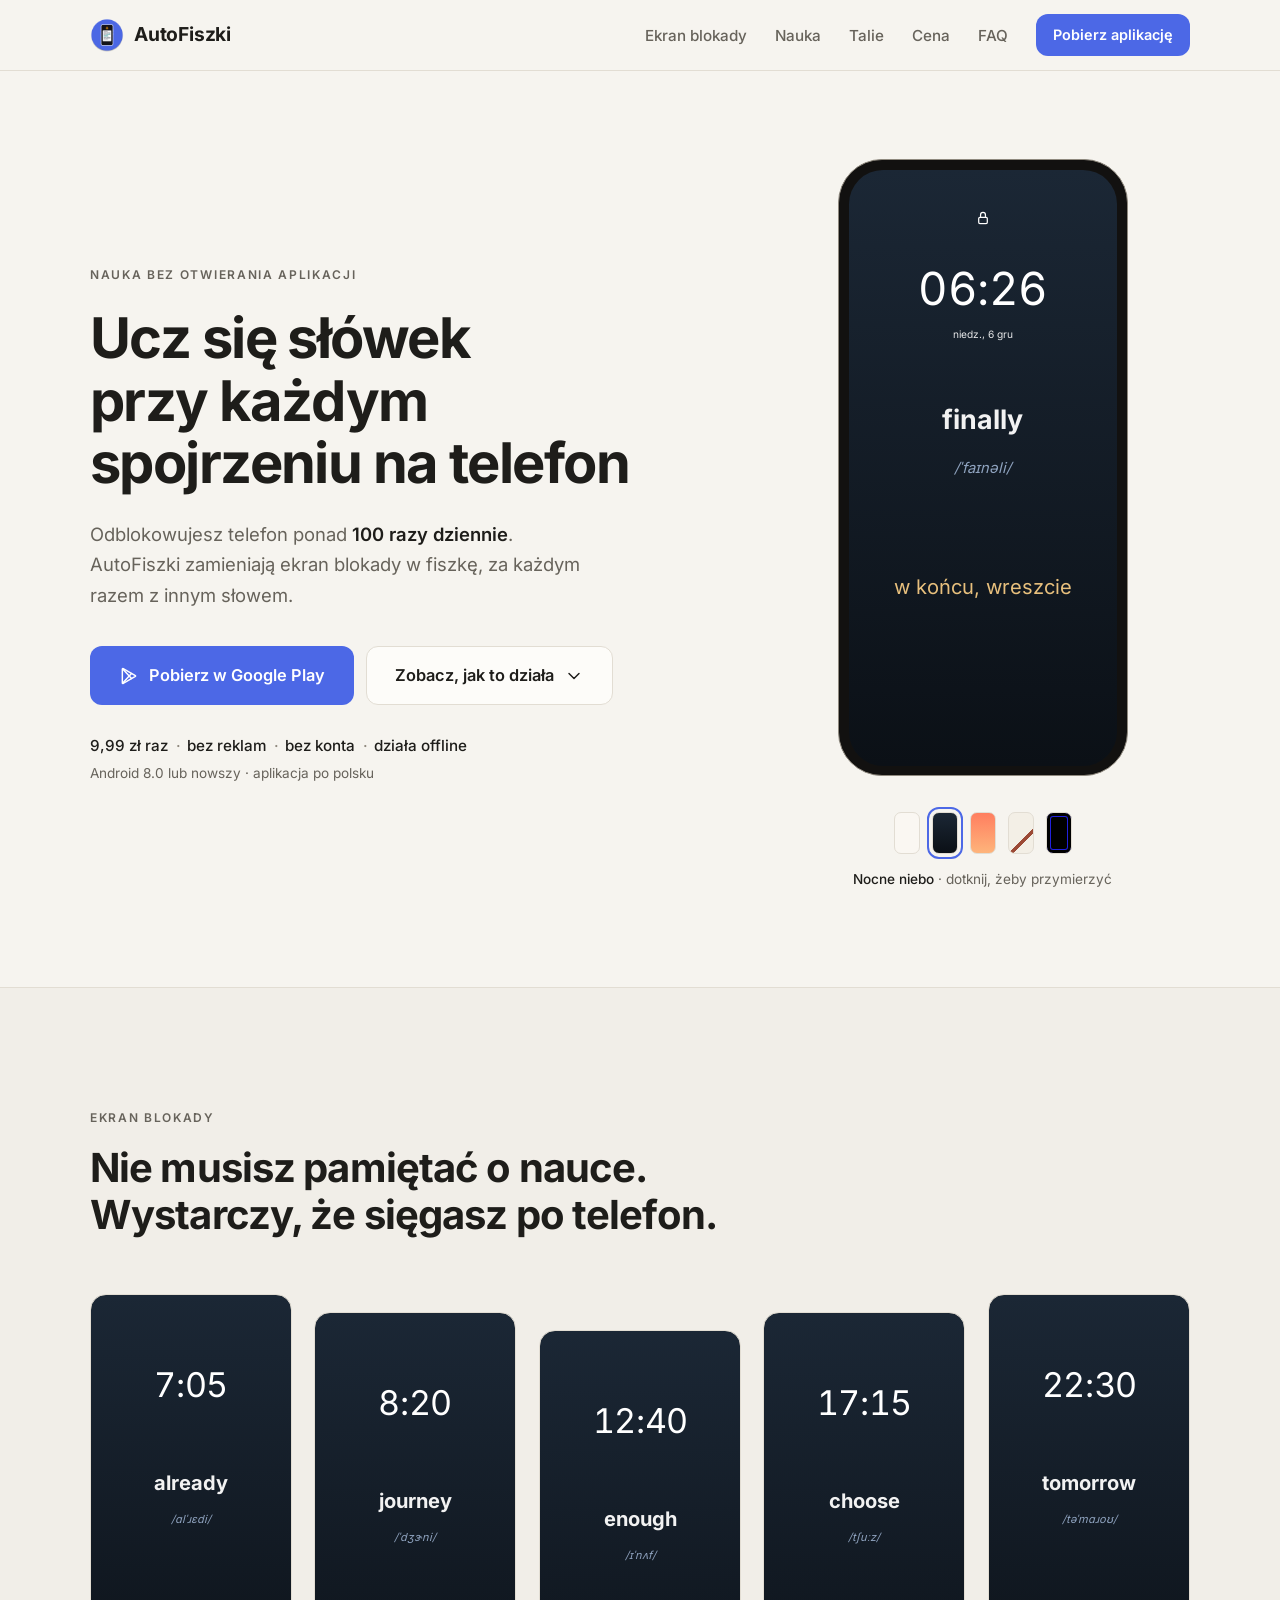
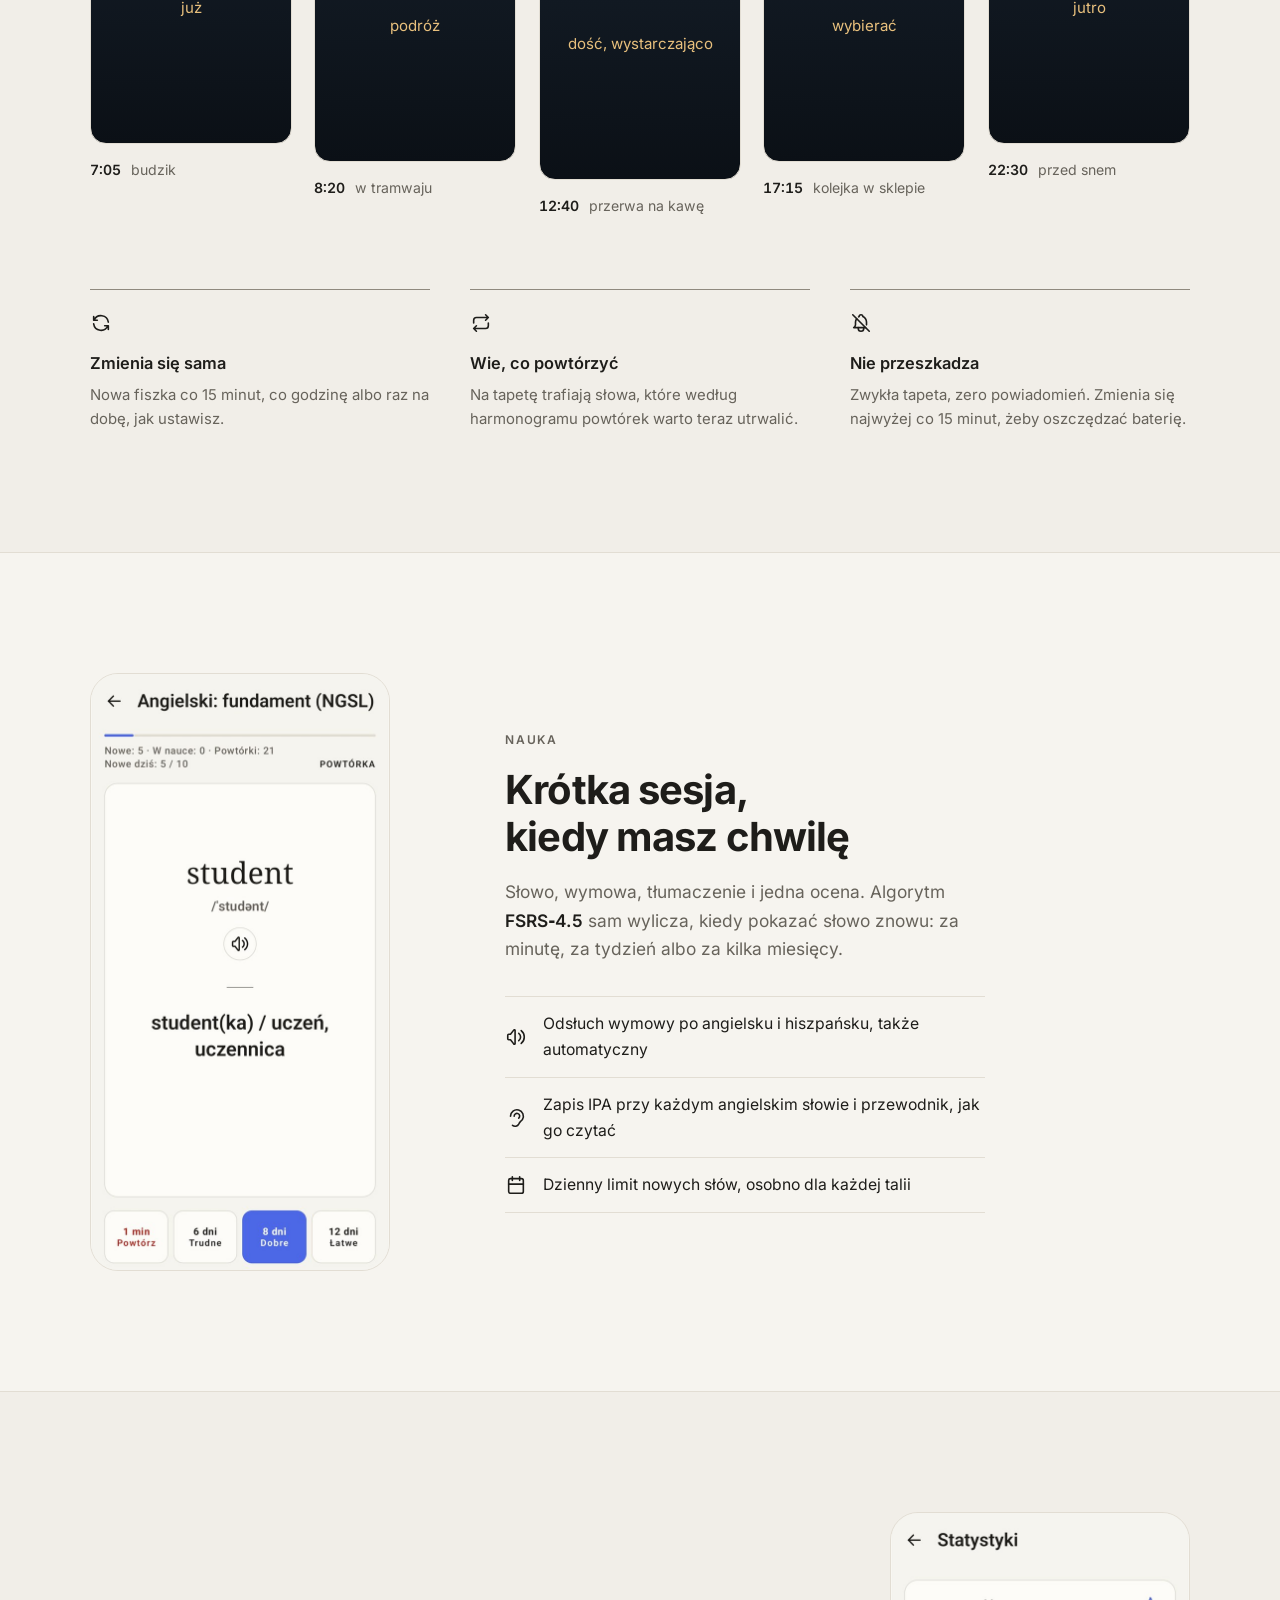
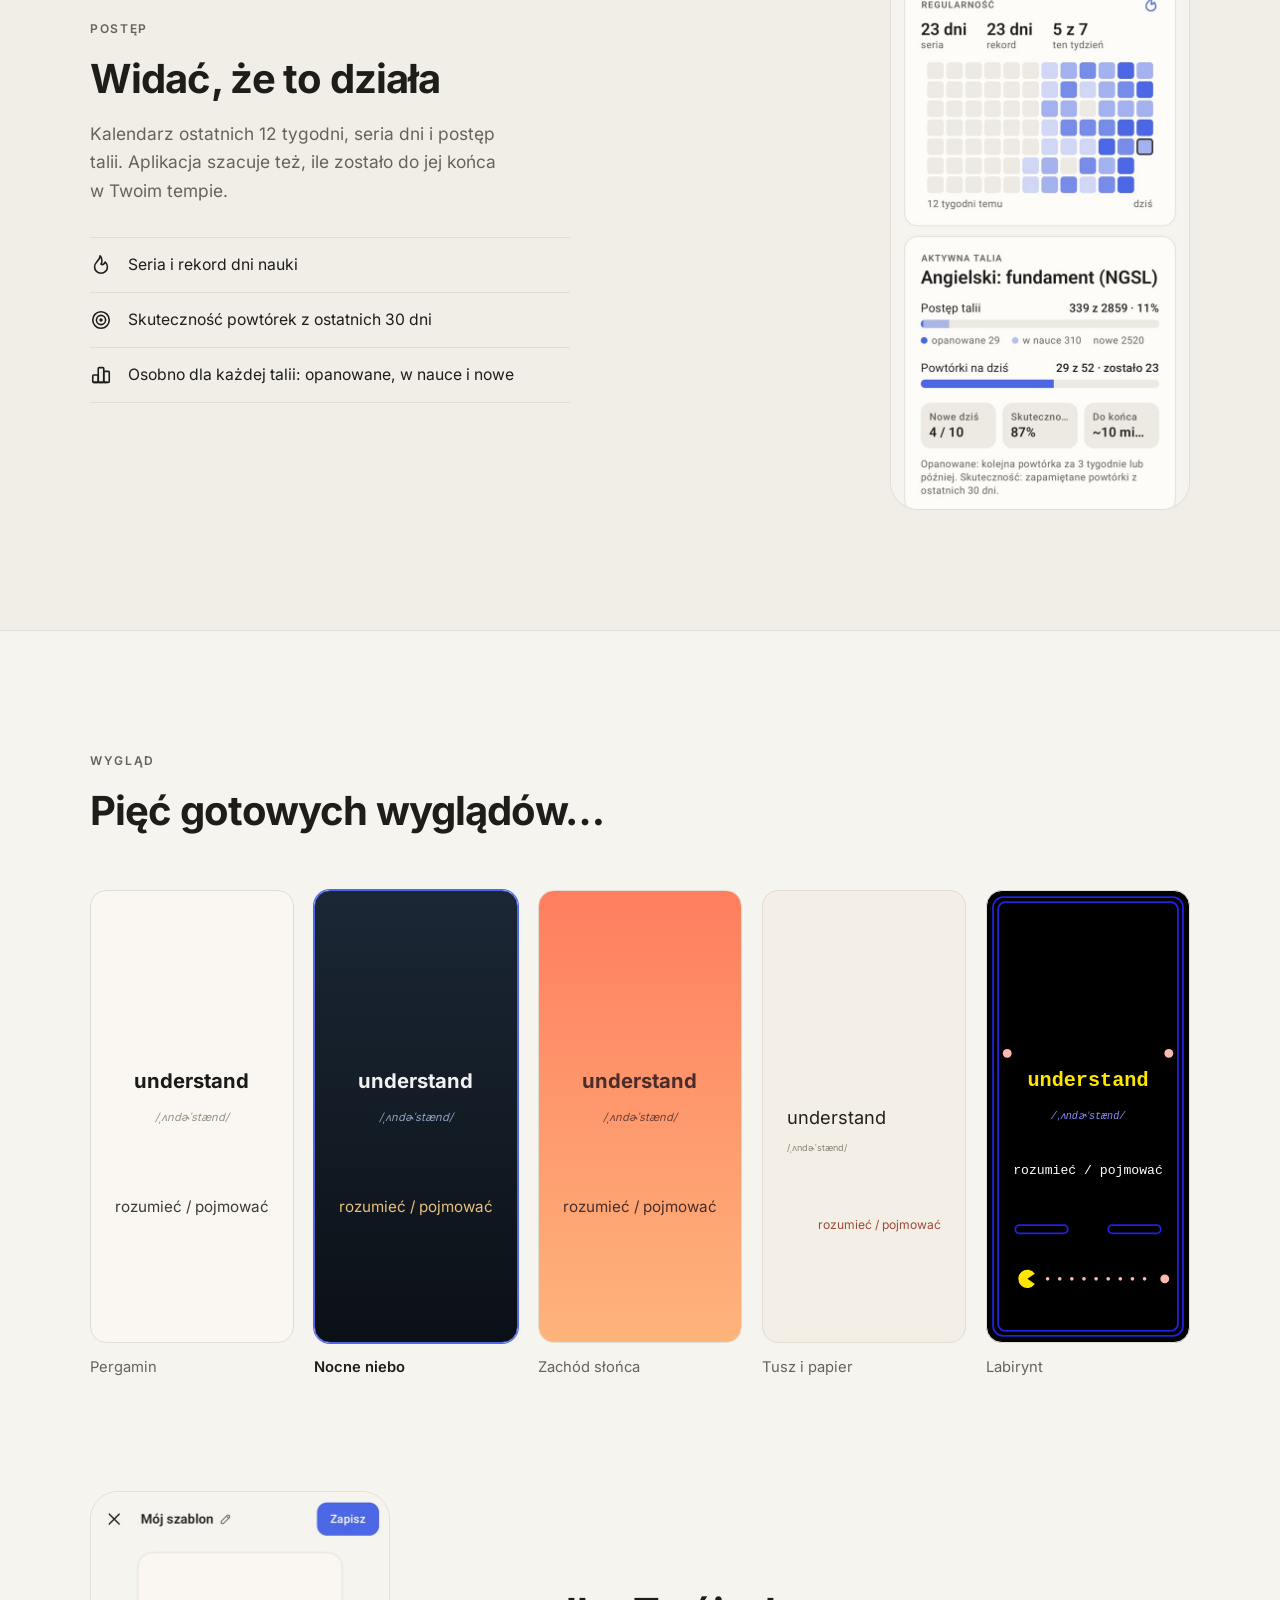
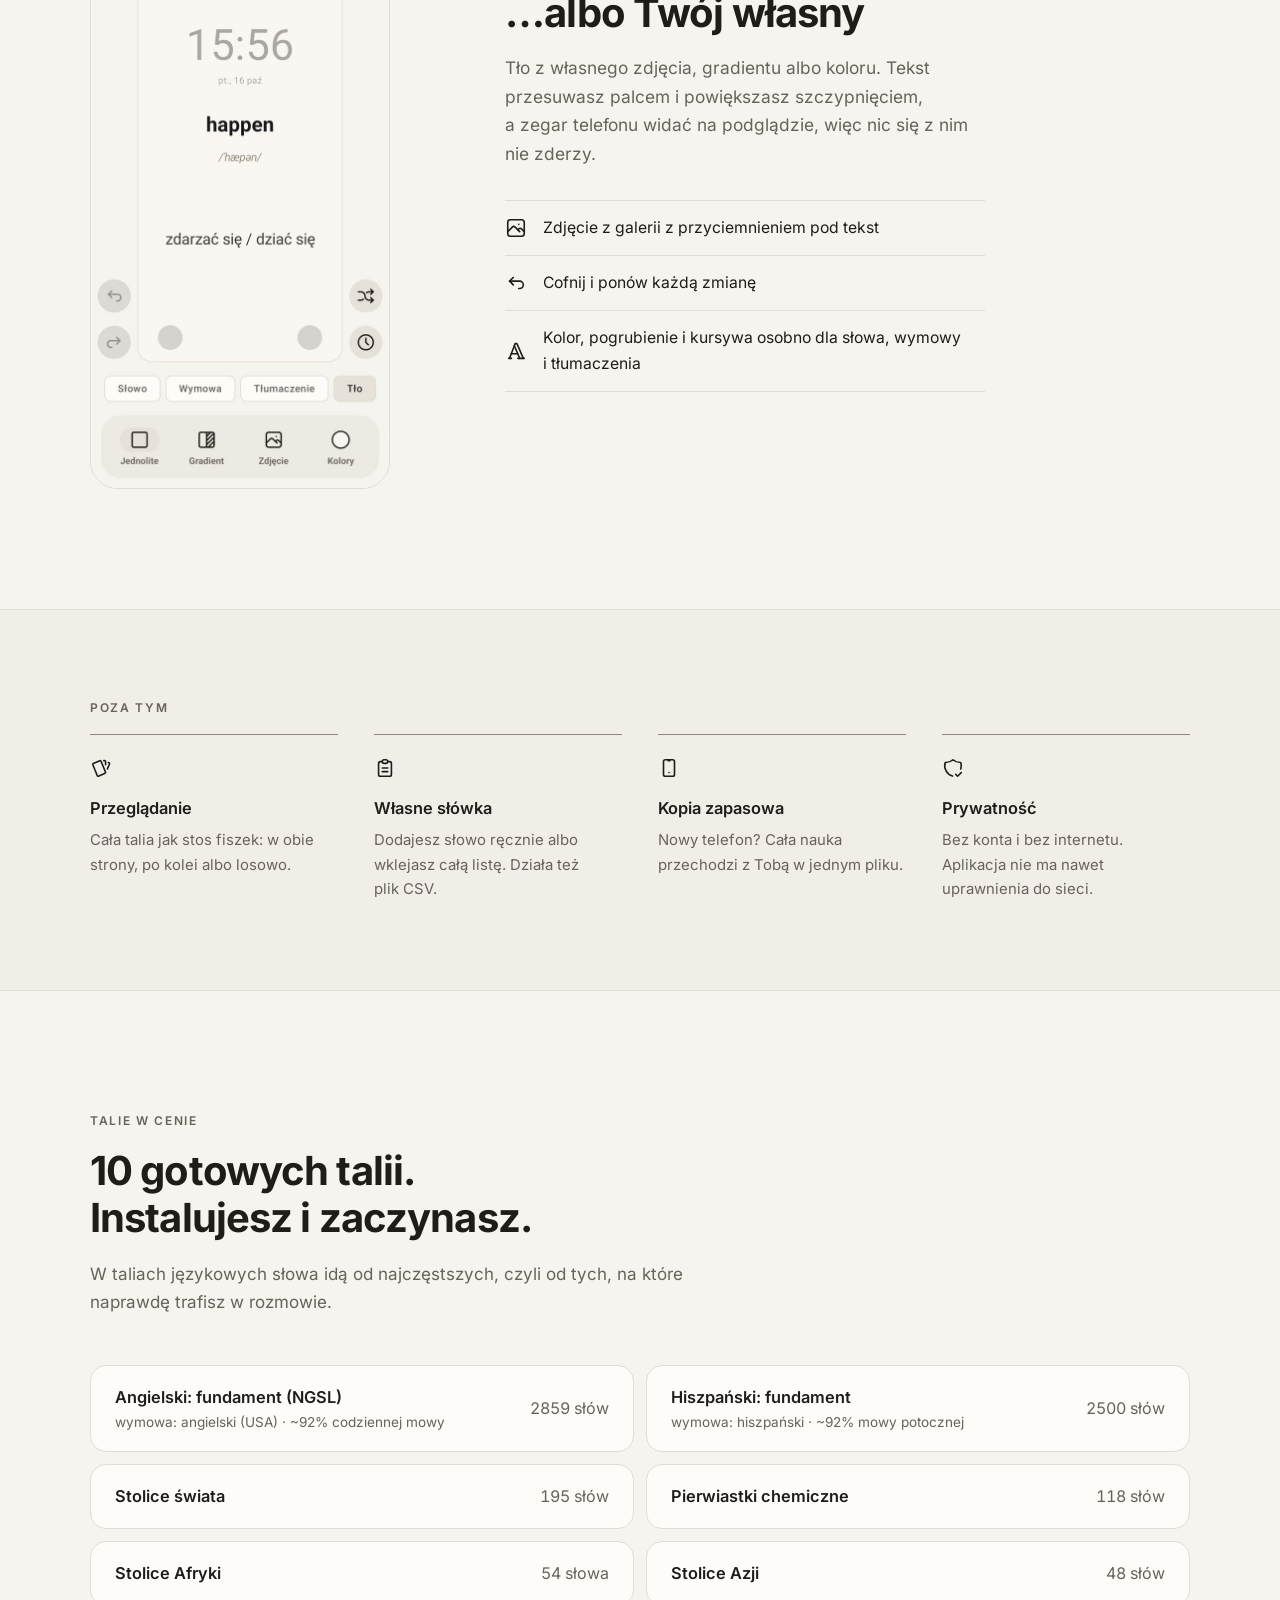
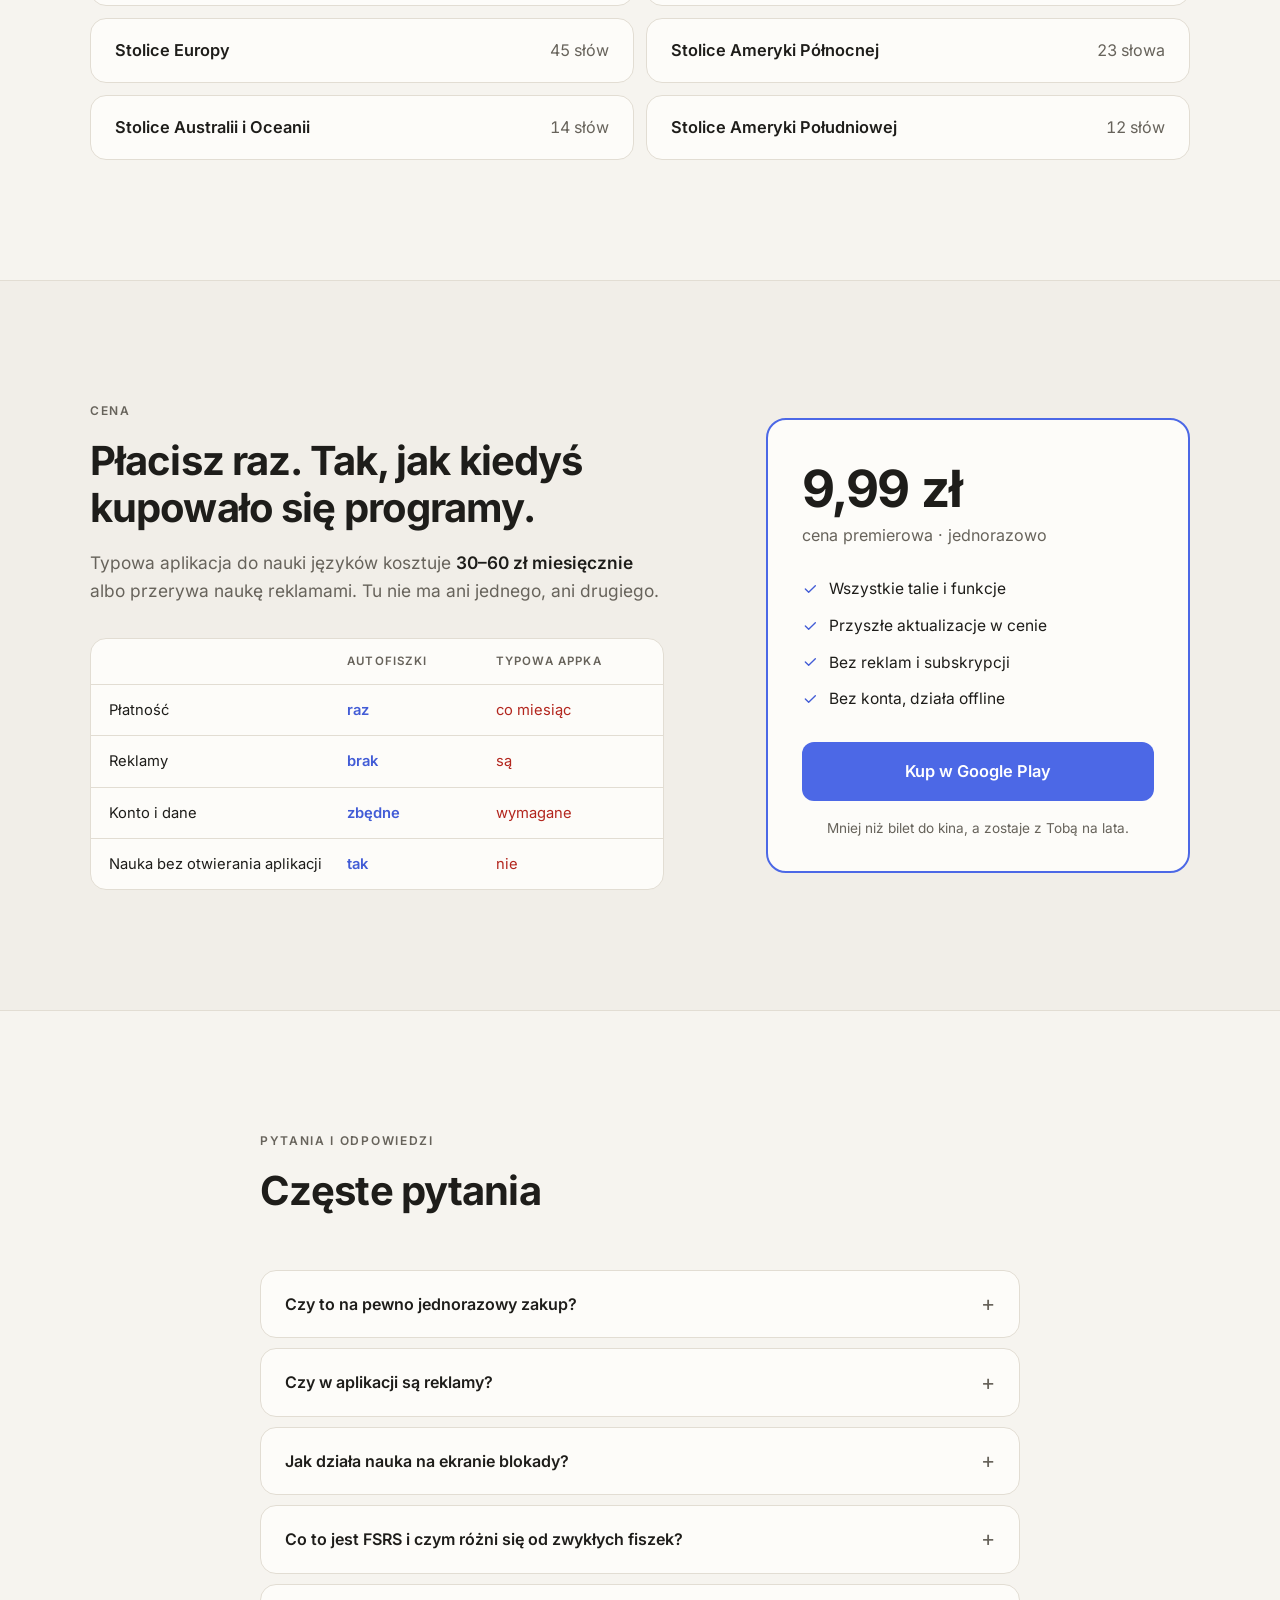
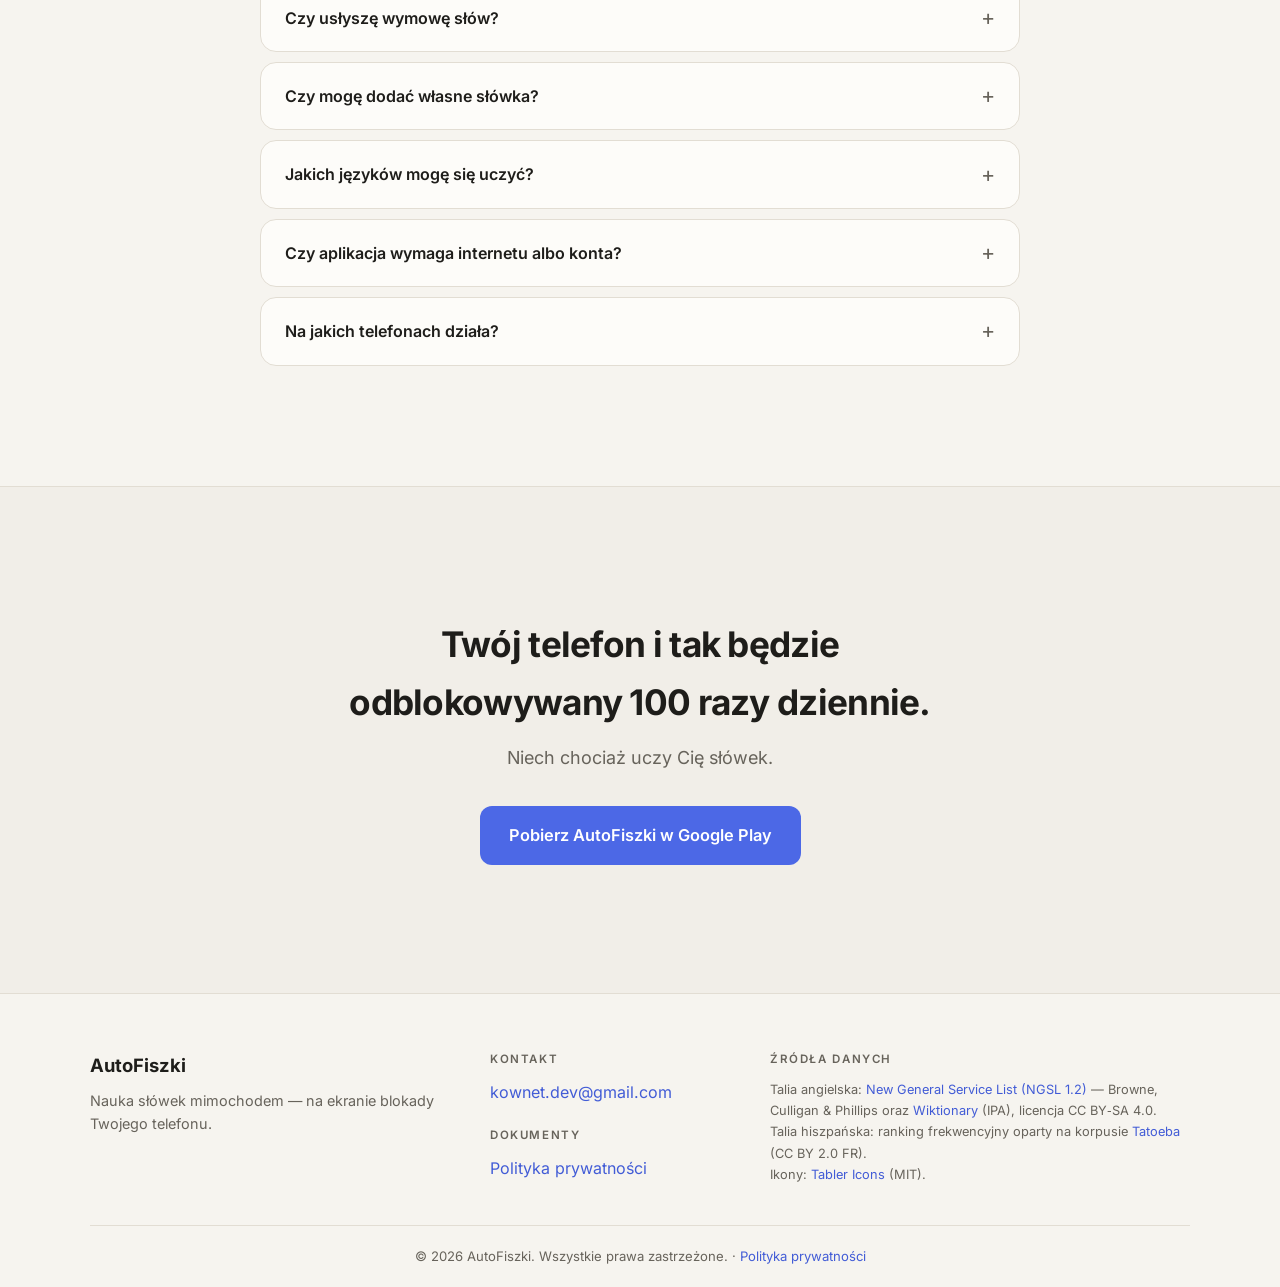
==== commit ff618894: "Środek strony pokazuje aplikację: ekran blokady na żywo i zrzuty Nowa treść zamiast ściany tekstu. N" ====
--- a/index.html
+++ b/index.html
@@ -4,7 +4,7 @@
   <meta charset="UTF-8">
   <meta name="viewport" content="width=device-width, initial-scale=1.0">
   <title>AutoFiszki — nauka słówek na ekranie blokady | Kup raz, ucz się zawsze</title>
-  <meta name="description" content="AutoFiszki pokazują fiszki ze słówkami prosto na ekranie blokady telefonu. Inteligentne powtórki FSRS, 2859 słów angielskich i 2500 hiszpańskich w zestawie. Płacisz raz, bez reklam i subskrypcji. Dostępne w Google Play.">
+  <meta name="description" content="AutoFiszki zamieniają ekran blokady w fiszkę ze słówkiem. Powtórki FSRS, odsłuch wymowy, 2859 słów angielskich i 2500 hiszpańskich w zestawie. Płacisz raz, bez reklam i subskrypcji. Dostępne w Google Play.">
   <meta name="theme-color" content="#f6f4ef" media="(prefers-color-scheme: light)">
   <meta name="theme-color" content="#121110" media="(prefers-color-scheme: dark)">
   <meta property="og:title" content="AutoFiszki — nauka słówek na ekranie blokady">
@@ -25,7 +25,7 @@
     "name": "AutoFiszki",
     "operatingSystem": "Android 8.0+",
     "applicationCategory": "EducationalApplication",
-    "description": "Aplikacja do nauki słówek metodą fiszek z algorytmem powtórek FSRS-4.5 i nauką na ekranie blokady telefonu.",
+    "description": "Aplikacja do nauki słówek metodą fiszek z algorytmem powtórek FSRS-4.5, odsłuchem wymowy i nauką na ekranie blokady telefonu.",
     "inLanguage": "pl",
     "offers": {
       "@type": "Offer",
@@ -55,22 +55,32 @@
       {
         "@type": "Question",
         "name": "Jak działa nauka na ekranie blokady?",
-        "acceptedAnswer": { "@type": "Answer", "text": "AutoFiszki generują tapetę ekranu blokady z Twoimi aktualnymi fiszkami i co jakiś czas ją odświeżają. Za każdym razem, gdy sięgasz po telefon, widzisz słówka bez otwierania czegokolwiek. Wygląd tapety ustawiasz we wbudowanym edytorze." }
+        "acceptedAnswer": { "@type": "Answer", "text": "AutoFiszki ustawiają tapetę ekranu blokady z fiszką i same ją podmieniają, od co 15 minut do raz na dobę. Słowo widzisz za każdym razem, gdy sięgasz po telefon, bez otwierania czegokolwiek. Wygląd tapety wybierasz z gotowych szablonów albo układasz we wbudowanym edytorze." }
       },
       {
         "@type": "Question",
         "name": "Co to jest FSRS i czym różni się od zwykłych fiszek?",
-        "acceptedAnswer": { "@type": "Answer", "text": "FSRS-4.5 (Free Spaced Repetition Scheduler) to nowoczesny algorytm powtórek rozłożonych w czasie. Na podstawie Twoich ocen przewiduje, kiedy zaczniesz zapominać dane słowo, i właśnie wtedy je pokazuje. W praktyce robisz mniej powtórek, a pamiętasz więcej." }
+        "acceptedAnswer": { "@type": "Answer", "text": "FSRS-4.5 to nowoczesny algorytm powtórek rozłożonych w czasie. Na podstawie Twoich ocen przewiduje, kiedy zaczniesz zapominać dane słowo, i właśnie wtedy je pokazuje. W praktyce robisz mniej powtórek, a pamiętasz więcej." }
+      },
+      {
+        "@type": "Question",
+        "name": "Czy usłyszę wymowę słów?",
+        "acceptedAnswer": { "@type": "Answer", "text": "Tak. Przy każdym słowie jest głośnik, a w ustawieniach możesz włączyć automatyczne czytanie. Aplikacja korzysta z syntezatora mowy, który masz w telefonie, więc nie potrzebuje do tego internetu. Angielskie słowa mają też zapis IPA, a wbudowany przewodnik uczy, jak go czytać." }
+      },
+      {
+        "@type": "Question",
+        "name": "Czy mogę dodać własne słówka?",
+        "acceptedAnswer": { "@type": "Answer", "text": "Tak. Możesz założyć własną talię, dodawać słowa pojedynczo albo wkleić całą listę: słowo, tłumaczenie i opcjonalnie wymowę. Działa też import z pliku CSV." }
       },
       {
         "@type": "Question",
         "name": "Jakich języków mogę się uczyć?",
-        "acceptedAnswer": { "@type": "Answer", "text": "Obecnie w aplikacji są talie fundamentalne angielskiego (2859 słów) i hiszpańskiego (2500 słów) z polskimi tłumaczeniami, a do tego talie stolic świata i pierwiastków chemicznych. Kolejne talie pojawią się w darmowych aktualizacjach." }
+        "acceptedAnswer": { "@type": "Answer", "text": "W zestawie są talie angielska (2859 słów) i hiszpańska (2500 słów) z polskimi tłumaczeniami, a do tego stolice świata i pierwiastki chemiczne. Własną talię zrobisz w dowolnym języku." }
       },
       {
         "@type": "Question",
         "name": "Czy aplikacja wymaga internetu albo konta?",
-        "acceptedAnswer": { "@type": "Answer", "text": "Nie. Wszystkie dane są na Twoim telefonie, nauka działa w pełni offline i nie musisz zakładać żadnego konta." }
+        "acceptedAnswer": { "@type": "Answer", "text": "Nie. Wszystkie dane są na Twoim telefonie, a aplikacja nie ma nawet uprawnienia dostępu do internetu. Przy zmianie telefonu przenosisz całą naukę jednym plikiem kopii zapasowej." }
       },
       {
         "@type": "Question",
@@ -94,10 +104,10 @@
         <span></span><span></span><span></span>
       </button>
       <ul class="nav-links">
-        <li><a href="#jak-to-dziala">Jak to działa</a></li>
-        <li><a href="#funkcje">Funkcje</a></li>
+        <li><a href="#ekran-blokady">Ekran blokady</a></li>
+        <li><a href="#nauka">Nauka</a></li>
         <li><a href="#talie">Talie</a></li>
-        <li><a href="#cennik">Cennik</a></li>
+        <li><a href="#cennik">Cena</a></li>
         <li><a href="#faq">FAQ</a></li>
         <li><a href="#cennik" class="btn btn-primary btn-sm">Pobierz aplikację</a></li>
       </ul>
@@ -106,253 +116,355 @@
 
   <main>
 
-    <!-- ===== HERO ===== -->
+    <!-- ===== GÓRA: ekran blokady na żywo ===== -->
     <section class="hero">
       <div class="container hero-grid">
         <div class="hero-copy">
-          <p class="hero-eyebrow">Nauka bez otwierania aplikacji</p>
+          <p class="label">Nauka bez otwierania aplikacji</p>
           <h1>Ucz się słówek przy każdym spojrzeniu na&nbsp;telefon</h1>
           <p class="hero-sub">
             Odblokowujesz telefon ponad <strong>100 razy dziennie</strong>.
-            AutoFiszki wykorzystują każdą z tych chwil: na ekranie blokady czekają
-            fiszki ze słówkami, które akurat powtarzasz.
+            AutoFiszki zamieniają ekran blokady w&nbsp;fiszkę, za każdym razem z&nbsp;innym słowem.
           </p>
-          <div class="hero-badges">
-            <span class="badge"><svg class="icon-check" viewBox="0 0 24 24" aria-hidden="true"><path d="M5 12l5 5l10 -10"/></svg>Zero reklam</span>
-            <span class="badge"><svg class="icon-check" viewBox="0 0 24 24" aria-hidden="true"><path d="M5 12l5 5l10 -10"/></svg>Płacisz raz</span>
-            <span class="badge"><svg class="icon-check" viewBox="0 0 24 24" aria-hidden="true"><path d="M5 12l5 5l10 -10"/></svg>Bez subskrypcji</span>
-            <span class="badge"><svg class="icon-check" viewBox="0 0 24 24" aria-hidden="true"><path d="M5 12l5 5l10 -10"/></svg>Działa offline</span>
-          </div>
           <div class="hero-cta">
             <a href="https://play.google.com/store/apps/details?id=dev.kownet.autofiszki" class="btn btn-primary btn-lg" rel="noopener">
               <svg class="icon" viewBox="0 0 24 24" aria-hidden="true"><path d="M4 3.71v16.58a.7 .7 0 0 0 1.05 .606l14.622 -8.42a.55 .55 0 0 0 0 -.953l-14.622 -8.419a.7 .7 0 0 0 -1.05 .607l0 -.001"/><path d="M15 9l-10.5 11.5"/><path d="M4.5 3.5l10.5 11.5"/></svg>
               Pobierz w Google Play
             </a>
-            <a href="#jak-to-dziala" class="btn btn-ghost btn-lg">
+            <a href="#ekran-blokady" class="btn btn-ghost btn-lg">
               Zobacz, jak to działa
               <svg class="icon" viewBox="0 0 24 24" aria-hidden="true"><path d="M6 9l6 6 6-6"/></svg>
             </a>
           </div>
+          <p class="hero-facts"><span>9,99&nbsp;zł raz</span> <span>bez reklam</span> <span>bez konta</span> <span>działa offline</span></p>
           <p class="hero-note">Android 8.0 lub nowszy · aplikacja po polsku</p>
         </div>
 
-        <!-- Prawdziwy zrzut ekranu blokady z aplikacji -->
-        <div class="hero-phone">
+        <div class="hero-demo">
           <div class="phone">
-            <img class="phone-shot" src="img/screen1.jpg" width="600" height="1333"
-                 fetchpriority="high" decoding="async"
-                 alt="Ekran blokady telefonu z fiszką AutoFiszki: słowo adviser, wymowa /ædˈvaɪzɚ/ i tłumaczenie doradca">
-          </div>
-        </div>
-      </div>
-    </section>
-
-    <!-- ===== PASEK LICZB ===== -->
-    <section class="stats-strip">
-      <div class="container stats-grid">
-        <div class="stat reveal">
-          <span class="stat-value" data-count="2859">2859</span>
-          <span class="stat-label">angielskich słów czeka w talii głównej</span>
-        </div>
-        <div class="stat reveal">
-          <span class="stat-value" data-count="92" data-prefix="~" data-suffix="%">~92%</span>
-          <span class="stat-label">tyle zrozumiesz z codziennych rozmów po angielsku</span>
-        </div>
-        <div class="stat reveal">
-          <span class="stat-value" data-count="10">10</span>
-          <span class="stat-label">gotowych talii, od słówek po pierwiastki chemiczne</span>
-        </div>
-        <div class="stat reveal">
-          <span class="stat-value" data-count="0">0</span>
-          <span class="stat-label">reklam, subskrypcji i niespodzianek w cenniku</span>
-        </div>
-      </div>
-    </section>
-
-    <!-- ===== JAK TO DZIAŁA ===== -->
-    <section id="jak-to-dziala" class="section">
+            <!-- Tapeta jak w aplikacji (TemplatePresets.kt): te same kolory, pozycje i rozmiary tekstu -->
+            <div class="ls" data-tpl="midnight" data-follow data-rotate role="img"
+                 aria-label="Ekran blokady telefonu z fiszką: słowo, zapis wymowy i polskie tłumaczenie">
+              <div class="ls-clock" aria-hidden="true">
+                <svg class="ls-lock" viewBox="0 0 24 24"><path d="M5 13a2 2 0 0 1 2 -2h10a2 2 0 0 1 2 2v6a2 2 0 0 1 -2 2h-10a2 2 0 0 1 -2 -2v-6"/><path d="M8 11v-4a4 4 0 1 1 8 0v4"/></svg>
+                <span class="ls-time" data-now-time>15:49</span>
+                <span class="ls-date" data-now-date>niedz., 12 lip</span>
+              </div>
+              <div class="ls-text">
+                <p class="ls-word">finally</p>
+                <p class="ls-ipa">/ˈfaɪnəli/</p>
+                <p class="ls-tr">w końcu, wreszcie</p>
+              </div>
+            </div>
+          </div>
+          <div class="tpl-picker" role="group" aria-label="Wygląd tapety">
+            <button class="tpl-swatch" data-set-tpl="ivory" aria-label="Pergamin" aria-pressed="false"></button>
+            <button class="tpl-swatch" data-set-tpl="midnight" aria-label="Nocne niebo" aria-pressed="true"></button>
+            <button class="tpl-swatch" data-set-tpl="sunset" aria-label="Zachód słońca" aria-pressed="false"></button>
+            <button class="tpl-swatch" data-set-tpl="washi" aria-label="Tusz i papier" aria-pressed="false"></button>
+            <button class="tpl-swatch" data-set-tpl="arcade" aria-label="Labirynt" aria-pressed="false"></button>
+          </div>
+          <p class="tpl-name"><span data-tpl-name>Nocne niebo</span> · dotknij, żeby przymierzyć</p>
+        </div>
+      </div>
+    </section>
+
+    <!-- ===== JEDEN DZIEŃ: słowo zmienia się samo ===== -->
+    <section id="ekran-blokady" class="section section-alt">
       <div class="container">
-        <p class="section-eyebrow reveal">Proces</p>
-        <h2 class="section-title reveal">Jak to działa?</h2>
-        <p class="section-sub reveal">Trzy proste kroki — potem nauka dzieje się sama.</p>
-        <div class="steps">
-          <div class="step reveal">
-            <div class="step-num">1</div>
-            <h3>Wybierz talię</h3>
-            <p>Angielski, hiszpański, stolice świata albo pierwiastki chemiczne.
-               W taliach językowych słowa są ułożone od najczęściej używanych,
-               więc zaczynasz od tych, na które faktycznie trafisz w rozmowie.</p>
-          </div>
-          <div class="step reveal">
-            <div class="step-num">2</div>
-            <h3>Fiszki trafiają na ekran blokady</h3>
-            <p>Aplikacja co jakiś czas podmienia tapetę ekranu blokady na Twoje
-               aktualne słówka. Wystarczy, że sięgniesz po telefon, a powtórka
-               dzieje się przy okazji.</p>
-          </div>
-          <div class="step reveal">
-            <div class="step-num">3</div>
-            <h3>Utrwalaj w krótkich sesjach</h3>
-            <p>Algorytm <strong>FSRS‑4.5</strong> wyznacza powtórkę wtedy, gdy dane
-               słowo zaczyna Ci umykać. Każdą kartę oceniasz jednym dotknięciem:
-               <em>Powtórz, Trudne, Dobre albo Łatwe</em>.</p>
-          </div>
-        </div>
-      </div>
-    </section>
-
-    <!-- ===== FUNKCJE ===== -->
-    <section id="funkcje" class="section section-alt">
+        <p class="label reveal">Ekran blokady</p>
+        <h2 class="section-title reveal">Nie musisz pamiętać o&nbsp;nauce. Wystarczy, że sięgasz po telefon.</h2>
+
+        <ol class="day reveal" aria-label="Jeden dzień z AutoFiszkami">
+          <li class="day-item">
+            <div class="ls ls-mini" data-tpl="midnight" data-follow aria-hidden="true">
+              <div class="ls-clock"><span class="ls-time">7:05</span></div>
+              <div class="ls-text"><p class="ls-word">already</p><p class="ls-ipa">/ɑlˈɹɛdi/</p><p class="ls-tr">już</p></div>
+            </div>
+            <p class="day-caption"><span>7:05</span> budzik</p>
+          </li>
+          <li class="day-item">
+            <div class="ls ls-mini" data-tpl="midnight" data-follow aria-hidden="true">
+              <div class="ls-clock"><span class="ls-time">8:20</span></div>
+              <div class="ls-text"><p class="ls-word">journey</p><p class="ls-ipa">/ˈdʒɝni/</p><p class="ls-tr">podróż</p></div>
+            </div>
+            <p class="day-caption"><span>8:20</span> w tramwaju</p>
+          </li>
+          <li class="day-item">
+            <div class="ls ls-mini" data-tpl="midnight" data-follow aria-hidden="true">
+              <div class="ls-clock"><span class="ls-time">12:40</span></div>
+              <div class="ls-text"><p class="ls-word">enough</p><p class="ls-ipa">/ɪˈnʌf/</p><p class="ls-tr">dość, wystarczająco</p></div>
+            </div>
+            <p class="day-caption"><span>12:40</span> przerwa na kawę</p>
+          </li>
+          <li class="day-item">
+            <div class="ls ls-mini" data-tpl="midnight" data-follow aria-hidden="true">
+              <div class="ls-clock"><span class="ls-time">17:15</span></div>
+              <div class="ls-text"><p class="ls-word">choose</p><p class="ls-ipa">/tʃuːz/</p><p class="ls-tr">wybierać</p></div>
+            </div>
+            <p class="day-caption"><span>17:15</span> kolejka w&nbsp;sklepie</p>
+          </li>
+          <li class="day-item">
+            <div class="ls ls-mini" data-tpl="midnight" data-follow aria-hidden="true">
+              <div class="ls-clock"><span class="ls-time">22:30</span></div>
+              <div class="ls-text"><p class="ls-word">tomorrow</p><p class="ls-ipa">/təˈmɑɹoʊ/</p><p class="ls-tr">jutro</p></div>
+            </div>
+            <p class="day-caption"><span>22:30</span> przed snem</p>
+          </li>
+        </ol>
+
+        <div class="notes reveal">
+          <div class="note">
+            <svg class="icon" viewBox="0 0 24 24" aria-hidden="true"><path d="M20 11a8.1 8.1 0 0 0 -15.5 -2m-.5 -4v4h4"/><path d="M4 13a8.1 8.1 0 0 0 15.5 2m.5 4v-4h-4"/></svg>
+            <h3>Zmienia się sama</h3>
+            <p>Nowa fiszka co 15 minut, co godzinę albo raz na dobę, jak ustawisz.</p>
+          </div>
+          <div class="note">
+            <svg class="icon" viewBox="0 0 24 24" aria-hidden="true"><path d="M4 12v-3a3 3 0 0 1 3 -3h13m-3 -3l3 3l-3 3"/><path d="M20 12v3a3 3 0 0 1 -3 3h-13m3 3l-3 -3l3 -3"/></svg>
+            <h3>Wie, co powtórzyć</h3>
+            <p>Na tapetę trafiają słowa, które według harmonogramu powtórek warto teraz utrwalić.</p>
+          </div>
+          <div class="note">
+            <svg class="icon" viewBox="0 0 24 24" aria-hidden="true"><path d="M9.346 5.353c.21 -.129 .43 -.246 .654 -.353a2 2 0 1 1 4 0a7 7 0 0 1 4 6v3m-1 3h-13a4 4 0 0 0 2 -3v-3a6.996 6.996 0 0 1 1.273 -3.707"/><path d="M9 17v1a3 3 0 0 0 6 0v-1"/><path d="M3 3l18 18"/></svg>
+            <h3>Nie przeszkadza</h3>
+            <p>Zwykła tapeta, zero powiadomień. Zmienia się najwyżej co 15 minut, żeby oszczędzać baterię.</p>
+          </div>
+        </div>
+      </div>
+    </section>
+
+    <!-- ===== SCENA: NAUKA (zrzut z lewej) ===== -->
+    <section id="nauka" class="section">
+      <div class="container scene">
+        <figure class="shot reveal">
+          <picture>
+            <source srcset="img/app/nauka-ciemny.jpg" media="(prefers-color-scheme: dark)">
+            <img src="img/app/nauka-jasny.jpg" width="600" height="1200" loading="lazy" decoding="async"
+                 alt="Ekran nauki w AutoFiszkach: słowo student z zapisem wymowy, przyciskiem odsłuchu, tłumaczeniem i czterema ocenami z terminem kolejnej powtórki">
+          </picture>
+        </figure>
+        <div class="scene-copy reveal">
+          <p class="label">Nauka</p>
+          <h2 class="scene-title">Krótka sesja, kiedy masz chwilę</h2>
+          <p class="scene-lead">Słowo, wymowa, tłumaczenie i&nbsp;jedna ocena. Algorytm <strong>FSRS‑4.5</strong>
+             sam wylicza, kiedy pokazać słowo znowu: za minutę, za tydzień albo za kilka miesięcy.</p>
+          <ul class="facts">
+            <li>
+              <svg class="icon" viewBox="0 0 24 24" aria-hidden="true"><path d="M15 8a5 5 0 0 1 0 8"/><path d="M17.7 5a9 9 0 0 1 0 14"/><path d="M6 15h-2a1 1 0 0 1 -1 -1v-4a1 1 0 0 1 1 -1h2l3.5 -4.5a.8 .8 0 0 1 1.5 .5v14a.8 .8 0 0 1 -1.5 .5l-3.5 -4.5"/></svg>
+              Odsłuch wymowy po angielsku i&nbsp;hiszpańsku, także automatyczny
+            </li>
+            <li>
+              <svg class="icon" viewBox="0 0 24 24" aria-hidden="true"><path d="M6 10a7 7 0 1 1 13 3.6a10 10 0 0 1 -2 2a8 8 0 0 0 -2 3a4.5 4.5 0 0 1 -6.8 1.4"/><path d="M10 10a3 3 0 1 1 5 2.2"/></svg>
+              Zapis IPA przy każdym angielskim słowie i&nbsp;przewodnik, jak go czytać
+            </li>
+            <li>
+              <svg class="icon" viewBox="0 0 24 24" aria-hidden="true"><path d="M4 7a2 2 0 0 1 2 -2h12a2 2 0 0 1 2 2v12a2 2 0 0 1 -2 2h-12a2 2 0 0 1 -2 -2v-12z"/><path d="M16 3v4"/><path d="M8 3v4"/><path d="M4 11h16"/></svg>
+              Dzienny limit nowych słów, osobno dla każdej talii
+            </li>
+          </ul>
+        </div>
+      </div>
+    </section>
+
+    <!-- ===== SCENA: POSTĘP (zrzut z prawej) ===== -->
+    <section id="postep" class="section section-alt">
+      <div class="container scene scene-flip">
+        <figure class="shot reveal">
+          <picture>
+            <source srcset="img/app/statystyki-ciemny.jpg" media="(prefers-color-scheme: dark)">
+            <img src="img/app/statystyki-jasny.jpg" width="600" height="1200" loading="lazy" decoding="async"
+                 alt="Ekran statystyk: seria 23 dni, kalendarz aktywności z 12 tygodni, postęp talii 11 procent, skuteczność 87 procent">
+          </picture>
+        </figure>
+        <div class="scene-copy reveal">
+          <p class="label">Postęp</p>
+          <h2 class="scene-title">Widać, że to działa</h2>
+          <p class="scene-lead">Kalendarz ostatnich 12 tygodni, seria dni i&nbsp;postęp talii.
+             Aplikacja szacuje też, ile zostało do jej końca w&nbsp;Twoim tempie.</p>
+          <ul class="facts">
+            <li>
+              <svg class="icon" viewBox="0 0 24 24" aria-hidden="true"><path d="M12 10.941c2.333 -3.308 .167 -7.823 -1 -8.941c0 3.395 -2.235 5.299 -3.667 6.706c-1.43 1.408 -2.333 3.621 -2.333 5.588c0 3.704 3.134 6.706 7 6.706s7 -3.002 7 -6.706c0 -1.712 -1.232 -4.403 -2.333 -5.588c-2.084 3.353 -3.257 3.353 -4.667 2.235"/></svg>
+              Seria i&nbsp;rekord dni nauki
+            </li>
+            <li>
+              <svg class="icon" viewBox="0 0 24 24" aria-hidden="true"><path d="M11 12a1 1 0 1 0 2 0a1 1 0 1 0 -2 0"/><path d="M7 12a5 5 0 1 0 10 0a5 5 0 1 0 -10 0"/><path d="M3 12a9 9 0 1 0 18 0a9 9 0 1 0 -18 0"/></svg>
+              Skuteczność powtórek z&nbsp;ostatnich 30 dni
+            </li>
+            <li>
+              <svg class="icon" viewBox="0 0 24 24" aria-hidden="true"><path d="M3 13a1 1 0 0 1 1 -1h4a1 1 0 0 1 1 1v6a1 1 0 0 1 -1 1h-4a1 1 0 0 1 -1 -1l0 -6"/><path d="M15 9a1 1 0 0 1 1 -1h4a1 1 0 0 1 1 1v10a1 1 0 0 1 -1 1h-4a1 1 0 0 1 -1 -1l0 -10"/><path d="M9 5a1 1 0 0 1 1 -1h4a1 1 0 0 1 1 1v14a1 1 0 0 1 -1 1h-4a1 1 0 0 1 -1 -1l0 -14"/><path d="M4 20h14"/></svg>
+              Osobno dla każdej talii: opanowane, w&nbsp;nauce i&nbsp;nowe
+            </li>
+          </ul>
+        </div>
+      </div>
+    </section>
+
+    <!-- ===== WYGLĄD: pięć szablonów + edytor (zrzut z lewej) ===== -->
+    <section id="wyglad" class="section">
       <div class="container">
-        <p class="section-eyebrow reveal">Możliwości</p>
-        <h2 class="section-title reveal">Wszystko, czego potrzebujesz do nauki słówek</h2>
-        <p class="section-sub reveal">Tylko to, co faktycznie pomaga zapamiętywać słówka.</p>
-        <div class="features">
-          <div class="feature reveal">
-            <div class="feature-icon">
-              <svg class="icon" viewBox="0 0 24 24" aria-hidden="true"><path d="M5 13a2 2 0 0 1 2 -2h10a2 2 0 0 1 2 2v6a2 2 0 0 1 -2 2h-10a2 2 0 0 1 -2 -2v-6"/><path d="M11 16a1 1 0 1 0 2 0a1 1 0 0 0 -2 0"/><path d="M8 11v-4a4 4 0 1 1 8 0v4"/></svg>
-            </div>
-            <h3>Nauka na ekranie blokady</h3>
-            <p>Słówka widzisz przy każdym zerknięciu na telefon. To setki mikropowtórek
-               dziennie, bo na ekran blokady i tak patrzysz częściej niż gdziekolwiek indziej.</p>
-          </div>
-          <div class="feature reveal">
-            <div class="feature-icon">
-              <svg class="icon" viewBox="0 0 24 24" aria-hidden="true"><path d="M4 12v-3a3 3 0 0 1 3 -3h13m-3 -3l3 3l-3 3"/><path d="M20 12v3a3 3 0 0 1 -3 3h-13m3 3l-3 -3l3 -3"/></svg>
-            </div>
-            <h3>Inteligentne powtórki FSRS‑4.5</h3>
-            <p>Nowoczesny algorytm rozłożonych w czasie powtórek, następca klasycznego
-               SM‑2 znanego z Anki. Pokazuje słowo dokładnie wtedy, gdy masz je
-               zaraz zapomnieć.</p>
-          </div>
-          <div class="feature reveal">
-            <div class="feature-icon">
-              <svg class="icon" viewBox="0 0 24 24" aria-hidden="true"><path d="M12 6a2 2 0 1 0 4 0a2 2 0 1 0 -4 0"/><path d="M4 6l8 0"/><path d="M16 6l4 0"/><path d="M6 12a2 2 0 1 0 4 0a2 2 0 1 0 -4 0"/><path d="M4 12l2 0"/><path d="M10 12l10 0"/><path d="M15 18a2 2 0 1 0 4 0a2 2 0 1 0 -4 0"/><path d="M4 18l11 0"/><path d="M19 18l1 0"/></svg>
-            </div>
-            <h3>Edytor wyglądu ekranu blokady</h3>
-            <p>Do wyboru gotowe szablony wyglądu, a każdy można dostroić:
-               układ, styl i liczbę słów na tapecie ustawiasz we wbudowanym edytorze.</p>
-          </div>
-          <div class="feature reveal">
-            <div class="feature-icon">
-              <svg class="icon" viewBox="0 0 24 24" aria-hidden="true"><path d="M3 13a1 1 0 0 1 1 -1h4a1 1 0 0 1 1 1v6a1 1 0 0 1 -1 1h-4a1 1 0 0 1 -1 -1l0 -6"/><path d="M15 9a1 1 0 0 1 1 -1h4a1 1 0 0 1 1 1v10a1 1 0 0 1 -1 1h-4a1 1 0 0 1 -1 -1l0 -10"/><path d="M9 5a1 1 0 0 1 1 -1h4a1 1 0 0 1 1 1v14a1 1 0 0 1 -1 1h-4a1 1 0 0 1 -1 -1l0 -14"/><path d="M4 20h14"/></svg>
-            </div>
-            <h3>Statystyki i seria dni</h3>
-            <p>Liczba powtórek, stan każdej karty i seria kolejnych dni nauki.
-               Trudno odpuścić, kiedy licznik serii rośnie już drugi tydzień.</p>
-          </div>
-          <div class="feature reveal">
-            <div class="feature-icon">
-              <svg class="icon" viewBox="0 0 24 24" aria-hidden="true"><path d="M15 8a5 5 0 0 1 0 8"/><path d="M17.7 5a9 9 0 0 1 0 14"/><path d="M6 15h-2a1 1 0 0 1 -1 -1v-4a1 1 0 0 1 1 -1h2l3.5 -4.5a.8 .8 0 0 1 1.5 .5v14a.8 .8 0 0 1 -1.5 .5l-3.5 -4.5"/></svg>
-            </div>
-            <h3>Wymowa i zapis fonetyczny</h3>
-            <p>Każde angielskie słowo ma transkrypcję IPA, a wbudowany przewodnik
-               fonetyczny uczy, jak ją czytać.</p>
-          </div>
-          <div class="feature reveal">
-            <div class="feature-icon">
-              <svg class="icon" viewBox="0 0 24 24" aria-hidden="true"><path d="M11.46 20.846a12 12 0 0 1 -7.96 -14.846a12 12 0 0 0 8.5 -3a12 12 0 0 0 8.5 3a12 12 0 0 1 -.09 7.06"/><path d="M15 19l2 2l4 -4"/></svg>
-            </div>
-            <h3>Prywatność i offline</h3>
-            <p>Aplikacja nie ma nawet uprawnienia dostępu do internetu, więc Twoje
-               dane fizycznie nie mogą nigdzie wypłynąć. Konto i rejestracja też
-               są zbędne.</p>
-          </div>
-        </div>
-      </div>
-    </section>
-
-    <!-- ===== TALIE ===== -->
+        <p class="label reveal">Wygląd</p>
+        <h2 class="section-title reveal">Pięć gotowych wyglądów…</h2>
+        <div class="tpl-row reveal" role="group" aria-label="Gotowe szablony tapety">
+          <button class="tpl-card" data-set-tpl="ivory" aria-pressed="false">
+            <span class="ls ls-mini" data-tpl="ivory" aria-hidden="true">
+              <span class="ls-text"><span class="ls-word">understand</span><span class="ls-ipa">/ˌʌndɚˈstænd/</span><span class="ls-tr">rozumieć / pojmować</span></span>
+            </span>
+            <span class="tpl-card-name">Pergamin</span>
+          </button>
+          <button class="tpl-card" data-set-tpl="midnight" aria-pressed="true">
+            <span class="ls ls-mini" data-tpl="midnight" aria-hidden="true">
+              <span class="ls-text"><span class="ls-word">understand</span><span class="ls-ipa">/ˌʌndɚˈstænd/</span><span class="ls-tr">rozumieć / pojmować</span></span>
+            </span>
+            <span class="tpl-card-name">Nocne niebo</span>
+          </button>
+          <button class="tpl-card" data-set-tpl="sunset" aria-pressed="false">
+            <span class="ls ls-mini" data-tpl="sunset" aria-hidden="true">
+              <span class="ls-text"><span class="ls-word">understand</span><span class="ls-ipa">/ˌʌndɚˈstænd/</span><span class="ls-tr">rozumieć / pojmować</span></span>
+            </span>
+            <span class="tpl-card-name">Zachód słońca</span>
+          </button>
+          <button class="tpl-card" data-set-tpl="washi" aria-pressed="false">
+            <span class="ls ls-mini" data-tpl="washi" aria-hidden="true">
+              <span class="ls-text"><span class="ls-word">understand</span><span class="ls-ipa">/ˌʌndɚˈstænd/</span><span class="ls-tr">rozumieć / pojmować</span></span>
+            </span>
+            <span class="tpl-card-name">Tusz i&nbsp;papier</span>
+          </button>
+          <button class="tpl-card" data-set-tpl="arcade" aria-pressed="false">
+            <span class="ls ls-mini" data-tpl="arcade" aria-hidden="true">
+              <span class="ls-text"><span class="ls-word">understand</span><span class="ls-ipa">/ˌʌndɚˈstænd/</span><span class="ls-tr">rozumieć / pojmować</span></span>
+            </span>
+            <span class="tpl-card-name">Labirynt</span>
+          </button>
+        </div>
+
+        <div class="scene scene-sub">
+          <figure class="shot reveal">
+            <picture>
+              <source srcset="img/app/edytor-ciemny.jpg" media="(prefers-color-scheme: dark)">
+              <img src="img/app/edytor-jasny.jpg" width="600" height="1200" loading="lazy" decoding="async"
+                   alt="Edytor szablonu: podgląd tapety ze słowem happen i zegarem telefonu, przyciski cofnij i ponów, wybór tła jednolitego, gradientu albo zdjęcia">
+            </picture>
+          </figure>
+          <div class="scene-copy reveal">
+            <h2 class="scene-title">…albo Twój własny</h2>
+            <p class="scene-lead">Tło z&nbsp;własnego zdjęcia, gradientu albo koloru. Tekst przesuwasz palcem
+               i&nbsp;powiększasz szczypnięciem, a&nbsp;zegar telefonu widać na podglądzie, więc nic się z&nbsp;nim nie zderzy.</p>
+            <ul class="facts">
+              <li>
+                <svg class="icon" viewBox="0 0 24 24" aria-hidden="true"><path d="M15 8h.01"/><path d="M3 6a3 3 0 0 1 3 -3h12a3 3 0 0 1 3 3v12a3 3 0 0 1 -3 3h-12a3 3 0 0 1 -3 -3v-12z"/><path d="M3 16l5 -5c.928 -.893 2.072 -.893 3 0l5 5"/><path d="M14 14l1 -1c.928 -.893 2.072 -.893 3 0l3 3"/></svg>
+                Zdjęcie z&nbsp;galerii z&nbsp;przyciemnieniem pod tekst
+              </li>
+              <li>
+                <svg class="icon" viewBox="0 0 24 24" aria-hidden="true"><path d="M9 14l-4 -4l4 -4"/><path d="M5 10h11a4 4 0 1 1 0 8h-1"/></svg>
+                Cofnij i&nbsp;ponów każdą zmianę
+              </li>
+              <li>
+                <svg class="icon" viewBox="0 0 24 24" aria-hidden="true"><path d="M4 20l3 0"/><path d="M14 20l7 0"/><path d="M6.9 15l6.9 0"/><path d="M10.2 6.3l5.8 13.7"/><path d="M5 20l6 -16l2 0l7 16"/></svg>
+                Kolor, pogrubienie i&nbsp;kursywa osobno dla słowa, wymowy i&nbsp;tłumaczenia
+              </li>
+            </ul>
+          </div>
+        </div>
+      </div>
+    </section>
+
+    <!-- ===== POZA TYM ===== -->
+    <section class="section section-alt section-tight">
+      <div class="container">
+        <p class="label reveal">Poza tym</p>
+        <div class="extras reveal">
+          <div class="extra">
+            <svg class="icon" viewBox="0 0 24 24" aria-hidden="true"><path d="M3.604 7.197l7.138 -3.109a.96 .96 0 0 1 1.27 .527l4.924 11.902a1 1 0 0 1 -.514 1.304l-7.137 3.109a.96 .96 0 0 1 -1.271 -.527l-4.924 -11.903a1 1 0 0 1 .514 -1.304l0 .001"/><path d="M15 4h1a1 1 0 0 1 1 1v3.5"/><path d="M20 6c.264 .112 .52 .217 .768 .315a1 1 0 0 1 .53 1.311l-2.298 5.374"/></svg>
+            <h3>Przeglądanie</h3>
+            <p>Cała talia jak stos fiszek: w&nbsp;obie strony, po kolei albo losowo.</p>
+          </div>
+          <div class="extra">
+            <svg class="icon" viewBox="0 0 24 24" aria-hidden="true"><path d="M9 5h-2a2 2 0 0 0 -2 2v12a2 2 0 0 0 2 2h10a2 2 0 0 0 2 -2v-12a2 2 0 0 0 -2 -2h-2"/><path d="M9 5a2 2 0 0 1 2 -2h2a2 2 0 0 1 2 2a2 2 0 0 1 -2 2h-2a2 2 0 0 1 -2 -2"/><path d="M9 12h6"/><path d="M9 16h6"/></svg>
+            <h3>Własne słówka</h3>
+            <p>Dodajesz słowo ręcznie albo wklejasz całą listę. Działa też plik CSV.</p>
+          </div>
+          <div class="extra">
+            <svg class="icon" viewBox="0 0 24 24" aria-hidden="true"><path d="M6 5a2 2 0 0 1 2 -2h8a2 2 0 0 1 2 2v14a2 2 0 0 1 -2 2h-8a2 2 0 0 1 -2 -2v-14z"/><path d="M11 4h2"/><path d="M12 17v.01"/></svg>
+            <h3>Kopia zapasowa</h3>
+            <p>Nowy telefon? Cała nauka przechodzi z&nbsp;Tobą w&nbsp;jednym pliku.</p>
+          </div>
+          <div class="extra">
+            <svg class="icon" viewBox="0 0 24 24" aria-hidden="true"><path d="M11.46 20.846a12 12 0 0 1 -7.96 -14.846a12 12 0 0 0 8.5 -3a12 12 0 0 0 8.5 3a12 12 0 0 1 -.09 7.06"/><path d="M15 19l2 2l4 -4"/></svg>
+            <h3>Prywatność</h3>
+            <p>Bez konta i&nbsp;bez internetu. Aplikacja nie ma nawet uprawnienia do sieci.</p>
+          </div>
+        </div>
+      </div>
+    </section>
+
+    <!-- ===== TALIE: jak lista talii w aplikacji ===== -->
     <section id="talie" class="section">
       <div class="container">
-        <p class="section-eyebrow reveal">Zawartość</p>
-        <h2 class="section-title reveal">Gotowe talie w cenie aplikacji</h2>
-        <p class="section-sub reveal">Instalujesz i uczysz się od pierwszej minuty. Ręczne wpisywanie słówek nie jest do niczego potrzebne.</p>
-        <div class="decks">
-          <div class="deck deck-featured reveal">
-            <div class="deck-tag">EN</div>
-            <h3>Angielski: fundament</h3>
-            <p>2859 najczęstszych słów z listy NGSL, z polskimi tłumaczeniami
-               i zapisem fonetycznym IPA. Po opanowaniu rozumiesz <strong>~92%</strong>
-               codziennego języka mówionego.</p>
-          </div>
-          <div class="deck deck-featured reveal">
-            <div class="deck-tag">ES</div>
-            <h3>Hiszpański: fundament</h3>
-            <p>2500 najczęstszych hiszpańskich słów z polskimi tłumaczeniami,
-               wybranych na podstawie milionów prawdziwych zdań z korpusu Tatoeba.
-               Pokrywają około <strong>92%</strong> mowy potocznej.</p>
-          </div>
-          <div class="deck reveal">
-            <div class="deck-tag">
-              <svg class="icon" viewBox="0 0 24 24" aria-hidden="true"><path d="M3 12a9 9 0 1 0 18 0a9 9 0 0 0 -18 0"/><path d="M3.6 9h16.8"/><path d="M3.6 15h16.8"/><path d="M11.5 3a17 17 0 0 0 0 18"/><path d="M12.5 3a17 17 0 0 1 0 18"/></svg>
-            </div>
-            <h3>Stolice świata</h3>
-            <p>Europa, Azja, Afryka, obie Ameryki i Oceania, osobno albo wszystkie
-               naraz. Przydatne w szkole i za każdym razem, gdy ktoś przy stole
-               zapyta o stolicę Kazachstanu.</p>
-          </div>
-          <div class="deck reveal">
-            <div class="deck-tag">
-              <svg class="icon" viewBox="0 0 24 24" aria-hidden="true"><path d="M9 3l6 0"/><path d="M10 9l4 0"/><path d="M10 3v6l-4 11a.7 .7 0 0 0 .5 1h11a.7 .7 0 0 0 .5 -1l-4 -11v-6"/></svg>
-            </div>
-            <h3>Pierwiastki chemiczne</h3>
-            <p>Symbole i nazwy pierwiastków. Zamiast kuć przed sprawdzianem,
-               powtarzasz je przy okazji, na ekranie blokady.</p>
-          </div>
-        </div>
+        <p class="label reveal">Talie w cenie</p>
+        <h2 class="section-title reveal">10 gotowych talii. Instalujesz i&nbsp;zaczynasz.</h2>
+        <p class="section-sub reveal">W&nbsp;taliach językowych słowa idą od najczęstszych, czyli od tych,
+           na które naprawdę trafisz w&nbsp;rozmowie.</p>
+        <ul class="decks reveal">
+          <li class="deck">
+            <span class="deck-name">Angielski: fundament (NGSL)<small>wymowa: angielski (USA) · ~92% codziennej mowy</small></span>
+            <span class="deck-count">2859 słów</span>
+          </li>
+          <li class="deck">
+            <span class="deck-name">Hiszpański: fundament<small>wymowa: hiszpański · ~92% mowy potocznej</small></span>
+            <span class="deck-count">2500 słów</span>
+          </li>
+          <li class="deck"><span class="deck-name">Stolice świata</span><span class="deck-count">195 słów</span></li>
+          <li class="deck"><span class="deck-name">Pierwiastki chemiczne</span><span class="deck-count">118 słów</span></li>
+          <li class="deck"><span class="deck-name">Stolice Afryki</span><span class="deck-count">54 słowa</span></li>
+          <li class="deck"><span class="deck-name">Stolice Azji</span><span class="deck-count">48 słów</span></li>
+          <li class="deck"><span class="deck-name">Stolice Europy</span><span class="deck-count">45 słów</span></li>
+          <li class="deck"><span class="deck-name">Stolice Ameryki Północnej</span><span class="deck-count">23 słowa</span></li>
+          <li class="deck"><span class="deck-name">Stolice Australii i&nbsp;Oceanii</span><span class="deck-count">14 słów</span></li>
+          <li class="deck"><span class="deck-name">Stolice Ameryki Południowej</span><span class="deck-count">12 słów</span></li>
+        </ul>
       </div>
     </section>
 
     <!-- ===== CENNIK ===== -->
     <section id="cennik" class="section section-alt">
-      <div class="container">
-        <p class="section-eyebrow reveal">Cena</p>
-        <h2 class="section-title reveal">Jedna cena. Na zawsze.</h2>
-        <p class="section-sub reveal">Kupujesz raz i aplikacja jest Twoja. Tak, jak kiedyś kupowało się programy.</p>
-        <div class="pricing reveal">
-          <div class="pricing-card">
-            <div class="pricing-badge">Bez subskrypcji</div>
-            <div class="pricing-price">9,99 zł</div>
-            <div class="pricing-period">cena premierowa · jednorazowo · na zawsze</div>
-            <ul class="pricing-list">
-              <li><svg class="icon-check" viewBox="0 0 24 24" aria-hidden="true"><path d="M5 12l5 5l10 -10"/></svg>Wszystkie talie: angielski, hiszpański, stolice, pierwiastki</li>
-              <li><svg class="icon-check" viewBox="0 0 24 24" aria-hidden="true"><path d="M5 12l5 5l10 -10"/></svg>Nauka na ekranie blokady + sesje powtórek FSRS</li>
-              <li><svg class="icon-check" viewBox="0 0 24 24" aria-hidden="true"><path d="M5 12l5 5l10 -10"/></svg>Wszystkie przyszłe aktualizacje w cenie</li>
-              <li><svg class="icon-check" viewBox="0 0 24 24" aria-hidden="true"><path d="M5 12l5 5l10 -10"/></svg>Zero reklam, teraz i na zawsze</li>
-              <li><svg class="icon-check" viewBox="0 0 24 24" aria-hidden="true"><path d="M5 12l5 5l10 -10"/></svg>Zero zbierania danych, działa offline</li>
-              <li><svg class="icon-check" viewBox="0 0 24 24" aria-hidden="true"><path d="M5 12l5 5l10 -10"/></svg>Bez konta i rejestracji</li>
-            </ul>
-            <a href="https://play.google.com/store/apps/details?id=dev.kownet.autofiszki" class="btn btn-primary btn-lg btn-block" rel="noopener">
-              Kup w Google Play
-            </a>
-            <p class="pricing-note">Mniej niż bilet do kina, a zostaje z Tobą na lata.</p>
-          </div>
-          <div class="pricing-compare">
-            <h3>Dlaczego nie subskrypcja?</h3>
-            <p>Typowa aplikacja do nauki języków kosztuje <strong>30–60 zł miesięcznie</strong>
-               i przerywa naukę reklamami, jeśli nie płacisz.</p>
-            <p>Narzędzie do nauki powinno działać jak dobry słownik:
-               <strong>raz kupione, służy latami</strong>. Bez okresów próbnych,
-               odblokowywania funkcji i dopłat za „premium".</p>
-            <div class="compare-table">
-              <div class="compare-row compare-head">
-                <span></span><span>AutoFiszki</span><span>Typowa appka</span>
-              </div>
-              <div class="compare-row">
-                <span>Płatność</span><span class="good">raz</span><span class="bad">co miesiąc</span>
-              </div>
-              <div class="compare-row">
-                <span>Reklamy</span><span class="good">brak</span><span class="bad">są</span>
-              </div>
-              <div class="compare-row">
-                <span>Konto / dane</span><span class="good">niepotrzebne</span><span class="bad">wymagane</span>
-              </div>
-              <div class="compare-row">
-                <span>Nauka bez otwierania aplikacji</span><span class="good">tak</span><span class="bad">nie</span>
-              </div>
-            </div>
-          </div>
+      <div class="container pricing">
+        <div class="pricing-copy reveal">
+          <p class="label">Cena</p>
+          <h2 class="scene-title">Płacisz raz. Tak, jak kiedyś kupowało się programy.</h2>
+          <p class="scene-lead">Typowa aplikacja do nauki języków kosztuje <strong>30–60&nbsp;zł miesięcznie</strong>
+             albo przerywa naukę reklamami. Tu nie ma ani jednego, ani drugiego.</p>
+          <div class="compare-table">
+            <div class="compare-row compare-head">
+              <span></span><span>AutoFiszki</span><span>Typowa appka</span>
+            </div>
+            <div class="compare-row">
+              <span>Płatność</span><span class="good">raz</span><span class="bad">co miesiąc</span>
+            </div>
+            <div class="compare-row">
+              <span>Reklamy</span><span class="good">brak</span><span class="bad">są</span>
+            </div>
+            <div class="compare-row">
+              <span>Konto i&nbsp;dane</span><span class="good">zbędne</span><span class="bad">wymagane</span>
+            </div>
+            <div class="compare-row">
+              <span>Nauka bez otwierania aplikacji</span><span class="good">tak</span><span class="bad">nie</span>
+            </div>
+          </div>
+        </div>
+
+        <div class="pricing-card reveal">
+          <div class="pricing-price">9,99&nbsp;zł</div>
+          <div class="pricing-period">cena premierowa · jednorazowo</div>
+          <ul class="pricing-list">
+            <li><svg class="icon-check" viewBox="0 0 24 24" aria-hidden="true"><path d="M5 12l5 5l10 -10"/></svg>Wszystkie talie i&nbsp;funkcje</li>
+            <li><svg class="icon-check" viewBox="0 0 24 24" aria-hidden="true"><path d="M5 12l5 5l10 -10"/></svg>Przyszłe aktualizacje w&nbsp;cenie</li>
+            <li><svg class="icon-check" viewBox="0 0 24 24" aria-hidden="true"><path d="M5 12l5 5l10 -10"/></svg>Bez reklam i&nbsp;subskrypcji</li>
+            <li><svg class="icon-check" viewBox="0 0 24 24" aria-hidden="true"><path d="M5 12l5 5l10 -10"/></svg>Bez konta, działa offline</li>
+          </ul>
+          <a href="https://play.google.com/store/apps/details?id=dev.kownet.autofiszki" class="btn btn-primary btn-lg btn-block" rel="noopener">
+            Kup w Google Play
+          </a>
+          <p class="pricing-note">Mniej niż bilet do kina, a&nbsp;zostaje z&nbsp;Tobą na lata.</p>
         </div>
       </div>
     </section>
@@ -360,7 +472,7 @@
     <!-- ===== FAQ ===== -->
     <section id="faq" class="section">
       <div class="container container-narrow">
-        <p class="section-eyebrow reveal">Pytania i odpowiedzi</p>
+        <p class="label reveal">Pytania i odpowiedzi</p>
         <h2 class="section-title reveal">Częste pytania</h2>
         <div class="faq reveal">
           <details>
@@ -376,29 +488,41 @@
           </details>
           <details>
             <summary>Jak działa nauka na ekranie blokady?</summary>
-            <p>AutoFiszki generują tapetę ekranu blokady z Twoimi aktualnymi
-               fiszkami i co jakiś czas ją odświeżają. Za każdym razem, gdy sięgasz
-               po telefon, widzisz słówka bez otwierania czegokolwiek.
-               Wygląd tapety ustawiasz we wbudowanym edytorze.</p>
+            <p>AutoFiszki ustawiają tapetę ekranu blokady z fiszką i same ją podmieniają,
+               od co 15 minut do raz na dobę. Słowo widzisz za każdym razem, gdy sięgasz
+               po telefon, bez otwierania czegokolwiek. Wygląd tapety wybierasz z gotowych
+               szablonów albo układasz we wbudowanym edytorze.</p>
           </details>
           <details>
             <summary>Co to jest FSRS i czym różni się od zwykłych fiszek?</summary>
-            <p>FSRS‑4.5 (Free Spaced Repetition Scheduler) to nowoczesny algorytm
-               powtórek rozłożonych w czasie. Na podstawie Twoich ocen przewiduje,
-               kiedy zaczniesz zapominać dane słowo, i właśnie wtedy je pokazuje.
-               W praktyce robisz mniej powtórek, a pamiętasz więcej.</p>
+            <p>FSRS‑4.5 to nowoczesny algorytm powtórek rozłożonych w czasie.
+               Na podstawie Twoich ocen przewiduje, kiedy zaczniesz zapominać dane słowo,
+               i właśnie wtedy je pokazuje. W praktyce robisz mniej powtórek, a pamiętasz więcej.</p>
+          </details>
+          <details>
+            <summary>Czy usłyszę wymowę słów?</summary>
+            <p>Tak. Przy każdym słowie jest głośnik, a w ustawieniach możesz włączyć
+               automatyczne czytanie. Aplikacja korzysta z syntezatora mowy, który masz
+               w telefonie, więc nie potrzebuje do tego internetu. Angielskie słowa mają też
+               zapis IPA, a wbudowany przewodnik uczy, jak go czytać.</p>
+          </details>
+          <details>
+            <summary>Czy mogę dodać własne słówka?</summary>
+            <p>Tak. Możesz założyć własną talię, dodawać słowa pojedynczo albo wkleić
+               całą listę: słowo, tłumaczenie i opcjonalnie wymowę. Działa też import
+               z pliku CSV.</p>
           </details>
           <details>
             <summary>Jakich języków mogę się uczyć?</summary>
-            <p>Obecnie w aplikacji są talie fundamentalne angielskiego (2859 słów)
-               i hiszpańskiego (2500 słów) z polskimi tłumaczeniami, a do tego talie
-               stolic świata i pierwiastków chemicznych. Kolejne talie pojawią się
-               w darmowych aktualizacjach.</p>
+            <p>W zestawie są talie angielska (2859 słów) i hiszpańska (2500 słów)
+               z polskimi tłumaczeniami, a do tego stolice świata i pierwiastki chemiczne.
+               Własną talię zrobisz w dowolnym języku.</p>
           </details>
           <details>
             <summary>Czy aplikacja wymaga internetu albo konta?</summary>
-            <p>Nie. Wszystkie dane są na Twoim telefonie, nauka działa w pełni
-               offline i nie musisz zakładać żadnego konta.</p>
+            <p>Nie. Wszystkie dane są na Twoim telefonie, a aplikacja nie ma nawet
+               uprawnienia dostępu do internetu. Przy zmianie telefonu przenosisz całą
+               naukę jednym plikiem kopii zapasowej.</p>
           </details>
           <details>
             <summary>Na jakich telefonach działa?</summary>
@@ -409,7 +533,7 @@
       </div>
     </section>
 
-    <!-- ===== CTA KOŃCOWE ===== -->
+    <!-- ===== KONIEC: jedno zdanie i przycisk ===== -->
     <section class="final-cta">
       <div class="container reveal">
         <h2>Twój telefon i tak będzie odblokowywany 100&nbsp;razy dziennie.</h2>
--- a/css/style.css
+++ b/css/style.css
@@ -1,6 +1,7 @@
 /* ===== AutoFiszki — landing page =====
    Ten sam język co aplikacja: papier i tusz, jeden akcent w kolorze tła ikony,
-   karty z cienką linią zamiast cieni i gradientów, dużo powietrza. */
+   karty z cienką linią zamiast cieni i gradientów, dużo powietrza. Układ asymetryczny:
+   nagłówki od lewej, zrzuty na przemian z lewej i prawej. */
 
 /* Font Inter hostowany lokalnie (bez zapytań do serwerów Google — RODO) */
 @font-face {
@@ -241,72 +242,68 @@
   border-radius: 2px;
 }
 
-/* ===== Hero ===== */
-.hero { padding: 96px 0 88px; }
-
-.hero-grid {
-  display: grid;
-  grid-template-columns: 1.15fr 0.85fr;
-  align-items: center;
-  gap: 64px;
-}
-
-/* Mały, rozstrzelony podpis — jak „AKTYWNA TALIA" w aplikacji */
-.hero-eyebrow,
-.section-eyebrow {
+/* ===== Podpis sekcji: mały, rozstrzelony — jak „AKTYWNA TALIA" w aplikacji ===== */
+.label {
   font-size: 0.75rem;
   font-weight: 600;
   text-transform: uppercase;
   letter-spacing: 0.14em;
   color: var(--text-dim);
-}
-
-.hero-eyebrow { margin-bottom: 22px; }
+  margin-bottom: 16px;
+}
+
+/* ===== Góra strony ===== */
+.hero { padding: 88px 0 96px; }
+
+.hero-grid {
+  display: grid;
+  grid-template-columns: 1.2fr 0.8fr;
+  align-items: center;
+  gap: 64px;
+}
+
+.hero .label { margin-bottom: 22px; }
 
 .hero h1 {
-  font-size: clamp(2.2rem, 4.4vw, 3.3rem);
+  font-size: clamp(2.2rem, 4.6vw, 3.5rem);
   font-weight: 700;
-  line-height: 1.14;
-  letter-spacing: -0.025em;
-  margin-bottom: 22px;
+  line-height: 1.12;
+  letter-spacing: -0.028em;
+  margin-bottom: 24px;
   text-wrap: balance;
 }
 
 .hero-sub {
-  font-size: 1.12rem;
-  color: var(--text-dim);
-  max-width: 34rem;
-  margin-bottom: 28px;
+  font-size: 1.15rem;
+  color: var(--text-dim);
+  max-width: 32rem;
+  margin-bottom: 36px;
   text-wrap: pretty;
 }
 
 .hero-sub strong { color: var(--text); font-weight: 600; }
-
-.hero-badges {
-  display: flex;
-  flex-wrap: wrap;
-  gap: 8px;
-  margin-bottom: 32px;
-}
-
-.badge {
-  display: inline-flex;
-  align-items: center;
-  gap: 8px;
-  font-size: 0.85rem;
-  font-weight: 500;
-  color: var(--text);
-  background: var(--surface);
-  border: 1px solid var(--line);
-  padding: 6px 12px;
-  border-radius: 8px;
-}
 
 .hero-cta {
   display: flex;
   flex-wrap: wrap;
   gap: 12px;
-  margin-bottom: 16px;
+  margin-bottom: 28px;
+}
+
+/* Najważniejsze fakty jednym cichym zdaniem zamiast rzędu plakietek */
+.hero-facts {
+  font-size: 0.95rem;
+  font-weight: 500;
+  color: var(--text);
+  margin-bottom: 4px;
+}
+
+.hero-facts span { white-space: nowrap; }
+
+.hero-facts span:not(:last-child)::after {
+  content: "·";
+  color: var(--line-strong);
+  padding: 0 2px 0 8px;
 }
 
 .hero-note {
@@ -314,19 +311,19 @@
   color: var(--text-dim);
 }
 
-/* ===== Telefon ze zrzutem ekranu: delikatnie się unosi ===== */
-.hero-phone {
+/* Telefon z tapetą na żywo: delikatnie się unosi */
+.hero-demo {
   display: flex;
-  justify-content: center;
+  flex-direction: column;
+  align-items: center;
 }
 
 .phone {
   width: 290px;
-  height: 615px;
   background: #121110;
-  border-radius: 42px;
+  border-radius: 44px;
   border: 1px solid var(--line-strong);
-  padding: 11px;
+  padding: 10px;
   animation: phone-float 6s ease-in-out infinite;
 }
 
@@ -335,57 +332,203 @@
   50% { transform: translateY(-14px) rotate(-0.5deg); }
 }
 
-.phone-shot {
+.phone .ls { border-radius: 34px; }
+
+/* Przymiarka wyglądu: pięć próbek tła pod telefonem */
+.tpl-picker {
+  display: flex;
+  gap: 12px;
+  margin-top: 36px;
+}
+
+.tpl-swatch {
+  width: 26px;
+  height: 42px;
+  border-radius: 7px;
+  border: 1px solid var(--line);
+  cursor: pointer;
+  transition: transform 0.15s ease;
+}
+
+.tpl-swatch:hover { transform: translateY(-2px); }
+
+.tpl-swatch[aria-pressed="true"] {
+  outline: 2px solid var(--accent-fill);
+  outline-offset: 3px;
+}
+
+.tpl-swatch[data-set-tpl="ivory"] { background: #faf7f2; }
+.tpl-swatch[data-set-tpl="midnight"] { background: linear-gradient(180deg, #1b2735, #0b1016); }
+.tpl-swatch[data-set-tpl="sunset"] { background: linear-gradient(180deg, #ff7e5f, #feb47b); }
+.tpl-swatch[data-set-tpl="washi"] { background: linear-gradient(135deg, #f3efe6 62%, #9c4a36 62% 70%, #f3efe6 70%); }
+.tpl-swatch[data-set-tpl="arcade"] { background: #000; box-shadow: inset 0 0 0 3px #000, inset 0 0 0 4px #2121de; }
+
+.tpl-name {
+  margin-top: 14px;
+  font-size: 0.85rem;
+  color: var(--text-dim);
+}
+
+.tpl-name span { color: var(--text); font-weight: 500; }
+
+/* ===== Tapeta ekranu blokady =====
+   Odwzorowanie TemplateRenderer.kt: pozycje i rozmiary to ułamki szerokości/wysokości ekranu,
+   tekst zawija się na 78% szerokości, kotwica w pionie to środek bloku tekstu. */
+.ls {
+  --ls-font: Roboto, "Inter", system-ui, sans-serif;
+  --w-x: 0.5;  --w-y: 0.42; --w-s: 0.1;   --w-wt: 700; --w-st: normal; --w-al: center; --w-off: 39cqw;
+  --p-x: 0.5;  --p-y: 0.5;  --p-s: 0.055; --p-wt: 400; --p-st: italic; --p-al: center; --p-off: 39cqw;
+  --t-x: 0.5;  --t-y: 0.7;  --t-s: 0.075; --t-wt: 400; --t-st: normal; --t-al: center; --t-off: 39cqw;
+
+  position: relative;
+  display: block;
   width: 100%;
-  height: 100%;
-  object-fit: cover;
-  border-radius: 32px;
-}
-
-/* ===== Pasek liczb ===== */
-.stats-strip {
-  border-top: 1px solid var(--line);
-  border-bottom: 1px solid var(--line);
-  background: var(--bg-alt);
-  padding: 48px 0;
-}
-
-.stats-grid {
-  display: grid;
-  grid-template-columns: repeat(4, 1fr);
-  gap: 32px;
-  text-align: center;
-}
-
-.stat { position: relative; }
-
-.stat + .stat::before {
-  content: "";
+  aspect-ratio: 9 / 20;
+  container-type: size;
+  overflow: hidden;
+  background: var(--ls-bg);
+  font-family: var(--ls-font);
+  user-select: none;
+}
+
+.ls-mini {
+  border-radius: 16px;
+  border: 1px solid var(--line);
+}
+
+.ls-text {
   position: absolute;
-  left: -16px;
-  top: 50%;
+  inset: 0;
+  transition: opacity 0.35s ease;
+}
+
+.ls-text.is-swapping { opacity: 0; }
+
+.ls-word, .ls-ipa, .ls-tr {
+  position: absolute;
+  display: block;
+  width: 78cqw;
+  line-height: 1.1;
   transform: translateY(-50%);
-  width: 1px;
-  height: 52px;
-  background: var(--line);
-}
-
-.stat-value {
-  display: block;
-  font-size: 2.3rem;
-  font-weight: 700;
+  overflow-wrap: break-word;
+}
+
+.ls-word {
+  left: calc(var(--w-x) * 100cqw - var(--w-off));
+  top: calc(var(--w-y) * 100cqh);
+  font-size: calc(var(--w-s) * 100cqw);
+  font-weight: var(--w-wt);
+  font-style: var(--w-st);
+  text-align: var(--w-al);
+  color: var(--w-c);
+}
+
+.ls-ipa {
+  left: calc(var(--p-x) * 100cqw - var(--p-off));
+  top: calc(var(--p-y) * 100cqh);
+  font-size: calc(var(--p-s) * 100cqw);
+  font-weight: var(--p-wt);
+  font-style: var(--p-st);
+  text-align: var(--p-al);
+  color: var(--p-c);
+}
+
+.ls-tr {
+  left: calc(var(--t-x) * 100cqw - var(--t-off));
+  top: calc(var(--t-y) * 100cqh);
+  font-size: calc(var(--t-s) * 100cqw);
+  font-weight: var(--t-wt);
+  font-style: var(--t-st);
+  text-align: var(--t-al);
+  color: var(--t-c);
+}
+
+.ls-ipa[hidden] { display: none; }
+
+/* Zegar rysuje telefon, nie aplikacja — tu tylko dla wrażenia prawdziwego ekranu blokady */
+.ls-clock {
+  position: absolute;
+  inset: 0 0 auto;
+  height: 34cqh;
+  color: var(--ls-clock);
+  font-family: Roboto, "Inter", system-ui, sans-serif;
+  pointer-events: none;
+}
+
+.ls-lock, .ls-time, .ls-date {
+  position: absolute;
+  left: 50%;
+  transform: translate(-50%, -50%);
+  white-space: nowrap;
+}
+
+.ls-lock {
+  top: 8cqh;
+  width: 5.5cqw;
+  height: 5.5cqw;
+  fill: none;
+  stroke: currentColor;
+  stroke-width: 2;
+  stroke-linecap: round;
+  stroke-linejoin: round;
+}
+
+.ls-time {
+  top: 20cqh;
+  font-size: 17cqw;
+  font-weight: 400;
+  letter-spacing: -0.01em;
+  line-height: 1;
   font-variant-numeric: tabular-nums;
-  color: var(--text);
-  letter-spacing: -0.02em;
-}
-
-.stat-label {
-  font-size: 0.88rem;
-  color: var(--text-dim);
+}
+
+.ls-date {
+  top: 27.5cqh;
+  font-size: 3.8cqw;
+  opacity: 0.9;
+}
+
+/* Pięć wbudowanych szablonów (TemplatePresets.kt) */
+.ls[data-tpl="ivory"] {
+  --ls-bg: #faf7f2;
+  --ls-clock: rgba(30, 29, 26, 0.82);
+  --w-c: #1a1a1a; --p-c: #9a8f80; --t-c: #3d3a36;
+}
+
+.ls[data-tpl="midnight"] {
+  --ls-bg: linear-gradient(180deg, #1b2735, #0b1016);
+  --ls-clock: #fff;
+  --w-c: #f2f2f2; --p-c: #8fa3bf; --t-c: #e8c07d;
+}
+
+.ls[data-tpl="sunset"] {
+  --ls-bg: linear-gradient(180deg, #ff7e5f, #feb47b);
+  --ls-clock: #fff;
+  --w-c: #4a2c2a; --p-c: #6b3f38; --t-c: #4a2c2a;
+}
+
+/* Tusz i papier: słowo z lewej w dolnej połowie, tłumaczenie w przeciwnym rogu */
+.ls[data-tpl="washi"] {
+  --ls-bg: #f3efe6;
+  --ls-clock: rgba(35, 33, 30, 0.82);
+  --w-x: 0.12; --w-y: 0.5;  --w-s: 0.09;  --w-wt: 400; --w-al: left;  --w-off: 0cqw;  --w-c: #23211e;
+  --p-x: 0.12; --p-y: 0.57; --p-s: 0.045; --p-st: normal; --p-al: left;  --p-off: 0cqw;  --p-c: #8a8277;
+  --t-x: 0.88; --t-y: 0.74; --t-s: 0.06;  --t-al: right; --t-off: 78cqw; --t-c: #9c4a36;
+}
+
+/* Labirynt: ściany, kropki i zjadacz jak w ArcadeDecoration.kt (jednostka = 1% szerokości) */
+.ls[data-tpl="arcade"] {
+  --ls-font: ui-monospace, "Cascadia Mono", Consolas, "Roboto Mono", monospace;
+  --ls-bg: url("data:image/svg+xml,%3Csvg xmlns='http://www.w3.org/2000/svg' viewBox='0 0 100 222.22' preserveAspectRatio='none'%3E%3Cg fill='none' stroke='%232121DE' stroke-width='.9'%3E%3Crect x='3' y='3' width='94' height='216.22' rx='5'/%3E%3Crect x='5.5' y='5.5' width='89' height='211.22' rx='3.5'/%3E%3Crect x='14' y='164.67' width='26' height='4' rx='2'/%3E%3Crect x='60' y='164.67' width='26' height='4' rx='2'/%3E%3C/g%3E%3Cg fill='%23FFB8AE'%3E%3Ccircle cx='30' cy='191.11' r='.9'/%3E%3Ccircle cx='36' cy='191.11' r='.9'/%3E%3Ccircle cx='42' cy='191.11' r='.9'/%3E%3Ccircle cx='48' cy='191.11' r='.9'/%3E%3Ccircle cx='54' cy='191.11' r='.9'/%3E%3Ccircle cx='60' cy='191.11' r='.9'/%3E%3Ccircle cx='66' cy='191.11' r='.9'/%3E%3Ccircle cx='72' cy='191.11' r='.9'/%3E%3Ccircle cx='78' cy='191.11' r='.9'/%3E%3Ccircle cx='88' cy='191.11' r='2.2'/%3E%3Ccircle cx='10' cy='80' r='2.2'/%3E%3Ccircle cx='90' cy='80' r='2.2'/%3E%3C/g%3E%3Cpath fill='%23FFE600' d='M20 191.11L23.69 193.69A4.5 4.5 0 1 1 23.69 188.53Z'/%3E%3C/svg%3E") center / 100% 100% no-repeat, #000;
+  --ls-clock: #fff;
+  --w-c: #ffe600;
+  --p-s: 0.05; --p-c: #8c8cff;
+  --t-y: 0.62; --t-s: 0.065; --t-c: #fff;
 }
 
 /* ===== Sekcje ===== */
-.section { padding: 112px 0; }
+.section { padding: 120px 0; }
+.section-tight { padding: 88px 0; }
 
 .section-alt {
   background: var(--bg-alt);
@@ -393,202 +536,251 @@
   border-bottom: 1px solid var(--line);
 }
 
-.section-eyebrow {
-  text-align: center;
-  margin-bottom: 14px;
-}
-
 .section-title {
-  font-size: clamp(1.7rem, 3vw, 2.3rem);
+  font-size: clamp(1.75rem, 3.2vw, 2.5rem);
   font-weight: 700;
-  letter-spacing: -0.02em;
-  text-align: center;
-  margin-bottom: 14px;
+  line-height: 1.18;
+  letter-spacing: -0.022em;
+  max-width: 40rem;
+  margin-bottom: 56px;
   text-wrap: balance;
 }
 
 .section-sub {
-  text-align: center;
   color: var(--text-dim);
   font-size: 1.06rem;
-  max-width: 40rem;
-  margin: 0 auto 56px;
+  max-width: 38rem;
+  margin: -36px 0 48px;
   text-wrap: pretty;
 }
 
-/* ===== Karty: kartka z cienką linią (jak PaperCard w aplikacji) ===== */
-.step, .feature, .deck {
+/* ===== Jeden dzień: pięć ekranów blokady ===== */
+.day {
+  list-style: none;
+  display: grid;
+  grid-template-columns: repeat(5, 1fr);
+  gap: 22px;
+  margin-bottom: 72px;
+}
+
+/* Lekki schodek: każdy kolejny ekran trochę niżej, jak upływ dnia */
+.day-item:nth-child(2) { margin-top: 18px; }
+.day-item:nth-child(3) { margin-top: 36px; }
+.day-item:nth-child(4) { margin-top: 18px; }
+
+.day-caption {
+  margin-top: 14px;
+  font-size: 0.88rem;
+  color: var(--text-dim);
+}
+
+.day-caption span {
+  color: var(--text);
+  font-weight: 600;
+  font-variant-numeric: tabular-nums;
+  margin-right: 6px;
+}
+
+/* ===== Krótkie notki: ikona, tytuł, jedno zdanie, linia nad spodem ===== */
+.notes {
+  display: grid;
+  grid-template-columns: repeat(3, 1fr);
+  gap: 40px;
+}
+
+.extras {
+  display: grid;
+  grid-template-columns: repeat(4, 1fr);
+  gap: 36px;
+}
+
+.note, .extra {
+  border-top: 1px solid var(--line-strong);
+  padding-top: 22px;
+}
+
+.note .icon, .extra .icon { margin-bottom: 16px; }
+
+.note h3, .extra h3 { font-size: 1.02rem; font-weight: 600; margin-bottom: 6px; }
+
+.note p, .extra p { color: var(--text-dim); font-size: 0.93rem; text-wrap: pretty; }
+
+/* ===== Sceny: zrzut aplikacji + krótki opis ===== */
+.scene {
+  display: grid;
+  grid-template-columns: 300px minmax(0, 1fr);
+  gap: clamp(48px, 9vw, 120px);
+  align-items: center;
+}
+
+.scene-flip { grid-template-columns: minmax(0, 1fr) 300px; }
+.scene-flip .shot { order: 2; }
+
+.scene-sub { margin-top: 112px; }
+
+.shot img {
+  width: 100%;
+  height: auto;
+  border-radius: 28px;
+  border: 1px solid var(--line);
+  background: var(--surface);
+}
+
+.scene-copy { max-width: 30rem; }
+
+.scene-title {
+  font-size: clamp(1.75rem, 3.2vw, 2.5rem);
+  font-weight: 700;
+  line-height: 1.18;
+  letter-spacing: -0.022em;
+  margin-bottom: 18px;
+  text-wrap: balance;
+}
+
+.scene-lead {
+  color: var(--text-dim);
+  font-size: 1.08rem;
+  margin-bottom: 32px;
+  text-wrap: pretty;
+}
+
+.scene-lead strong { color: var(--text); font-weight: 600; }
+
+.facts { list-style: none; }
+
+.facts li {
+  display: flex;
+  align-items: center;
+  gap: 16px;
+  padding: 14px 0;
+  border-top: 1px solid var(--line);
+  font-size: 0.98rem;
+}
+
+.facts li:last-child { border-bottom: 1px solid var(--line); }
+
+/* ===== Szablony: rząd pięciu miniatur jak siatka w aplikacji ===== */
+.tpl-row {
+  display: grid;
+  grid-template-columns: repeat(5, 1fr);
+  gap: 20px;
+}
+
+.tpl-card {
+  display: block;
+  background: none;
+  border: none;
+  font: inherit;
+  color: inherit;
+  text-align: left;
+  cursor: pointer;
+}
+
+.tpl-card .ls-mini { transition: border-color 0.15s ease; }
+
+.tpl-card:hover .ls-mini { border-color: var(--line-strong); }
+
+/* Wybrany: ramka w kolorze logo, jak wybrany szablon w aplikacji */
+.tpl-card[aria-pressed="true"] .ls-mini {
+  border-color: var(--accent-fill);
+  box-shadow: 0 0 0 1px var(--accent-fill);
+}
+
+.tpl-card-name {
+  display: block;
+  margin-top: 12px;
+  font-size: 0.92rem;
+  color: var(--text-dim);
+}
+
+.tpl-card[aria-pressed="true"] .tpl-card-name { color: var(--text); font-weight: 600; }
+
+/* ===== Talie: każda w osobnej karcie, jak ekran talii w aplikacji ===== */
+.decks {
+  list-style: none;
+  display: grid;
+  grid-template-columns: repeat(2, 1fr);
+  gap: 12px;
+}
+
+.deck {
+  display: flex;
+  align-items: center;
+  justify-content: space-between;
+  gap: 20px;
+  padding: 18px 24px;
   background: var(--surface);
   border: 1px solid var(--line);
   border-radius: var(--radius);
-  transition: border-color 0.2s ease;
-}
-
-.step:hover, .feature:hover, .deck:hover { border-color: var(--line-strong); }
-
-/* ===== Kroki ===== */
-.steps {
-  display: grid;
-  grid-template-columns: repeat(3, 1fr);
-  gap: 20px;
-}
-
-.step { padding: 32px 28px; }
-
-.step-num {
-  width: 40px;
-  height: 40px;
-  display: flex;
-  align-items: center;
-  justify-content: center;
-  font-family: var(--font-serif);
-  font-size: 1.15rem;
-  color: var(--text);
-  border: 1px solid var(--line-strong);
-  border-radius: 50%;
-  margin-bottom: 20px;
-}
-
-.step h3 { font-size: 1.12rem; font-weight: 600; margin-bottom: 10px; }
-
-.step p { color: var(--text-dim); font-size: 0.95rem; }
-
-.step strong, .step em { color: var(--text); }
-
-/* ===== Funkcje ===== */
-.features {
-  display: grid;
-  grid-template-columns: repeat(3, 1fr);
-  gap: 20px;
-}
-
-.feature { padding: 30px 26px; }
-
-/* Sama ikona, bez kolorowego tła pod nią */
-.feature-icon {
-  color: var(--text);
-  margin-bottom: 18px;
-}
-
-.feature-icon .icon { width: 26px; height: 26px; }
-
-.feature h3 { font-size: 1.08rem; font-weight: 600; margin-bottom: 8px; }
-
-.feature p { color: var(--text-dim); font-size: 0.93rem; }
-
-/* ===== Talie ===== */
-.decks {
-  display: grid;
-  grid-template-columns: repeat(2, 1fr);
-  gap: 20px;
-}
-
-.deck { padding: 30px 28px; }
-
-.deck-tag {
-  width: 44px;
-  height: 44px;
-  display: flex;
-  align-items: center;
-  justify-content: center;
-  font-family: var(--font-serif);
-  font-size: 1.05rem;
-  color: var(--text);
-  border: 1px solid var(--line);
-  border-radius: var(--radius-sm);
-  margin-bottom: 18px;
-}
-
-.deck h3 { font-size: 1.15rem; font-weight: 600; margin-bottom: 8px; }
-
-.deck p { color: var(--text-dim); font-size: 0.95rem; }
-
-.deck strong { color: var(--text); font-weight: 600; }
+}
+
+.deck-name { font-weight: 600; font-size: 1.02rem; }
+
+.deck-name small {
+  display: block;
+  font-size: 0.85rem;
+  font-weight: 400;
+  color: var(--text-dim);
+}
+
+.deck-count {
+  color: var(--text-dim);
+  white-space: nowrap;
+  font-variant-numeric: tabular-nums;
+}
 
 /* ===== Cennik ===== */
 .pricing {
   display: grid;
-  grid-template-columns: 0.9fr 1.1fr;
-  gap: 48px;
-  align-items: start;
+  grid-template-columns: 1.15fr 0.85fr;
+  gap: clamp(48px, 8vw, 104px);
+  align-items: center;
 }
 
 /* Jedyna wyróżniona kartka na stronie: obwódka w kolorze logo, jak aktywna talia */
 .pricing-card {
-  position: relative;
   background: var(--surface);
   border: 2px solid var(--accent-fill);
   border-radius: 20px;
-  padding: 44px 34px 34px;
-  text-align: center;
-}
-
-.pricing-badge {
-  position: absolute;
-  top: -12px;
-  left: 50%;
-  transform: translateX(-50%);
-  background: var(--surface);
-  border: 1px solid var(--line);
-  color: var(--text-dim);
-  font-size: 0.72rem;
-  font-weight: 600;
-  text-transform: uppercase;
-  letter-spacing: 0.12em;
-  padding: 3px 12px;
-  border-radius: 8px;
-  white-space: nowrap;
+  padding: 40px 34px 32px;
 }
 
 .pricing-price {
-  font-size: 3rem;
+  font-size: 3.2rem;
   font-weight: 700;
+  line-height: 1.1;
   letter-spacing: -0.03em;
   font-variant-numeric: tabular-nums;
-  color: var(--text);
 }
 
 .pricing-period {
   color: var(--text-dim);
-  margin-bottom: 28px;
+  margin: 6px 0 28px;
 }
 
 .pricing-list {
   list-style: none;
-  text-align: left;
   margin-bottom: 30px;
   display: flex;
   flex-direction: column;
   gap: 11px;
-  font-size: 0.95rem;
+  font-size: 0.97rem;
 }
 
 .pricing-list li {
   display: flex;
-  align-items: flex-start;
+  align-items: center;
   gap: 11px;
 }
-
-.pricing-list .icon-check { margin-top: 4px; }
 
 .pricing-note {
   margin-top: 16px;
   font-size: 0.85rem;
   color: var(--text-dim);
-}
-
-.pricing-compare h3 { font-size: 1.25rem; font-weight: 600; margin-bottom: 14px; }
-
-.pricing-compare > p {
-  color: var(--text-dim);
-  margin-bottom: 14px;
-  text-wrap: pretty;
-}
-
-.pricing-compare strong { color: var(--text); font-weight: 600; }
+  text-align: center;
+}
 
 .compare-table {
-  margin-top: 26px;
   background: var(--surface);
   border: 1px solid var(--line);
   border-radius: var(--radius);
@@ -665,9 +857,9 @@
   font-size: 0.95rem;
 }
 
-/* ===== CTA końcowe ===== */
+/* ===== Koniec strony: jedno zdanie, cicho ===== */
 .final-cta {
-  padding: 120px 0;
+  padding: 128px 0;
   text-align: center;
   background: var(--bg-alt);
   border-top: 1px solid var(--line);
@@ -825,18 +1017,46 @@
   html { scroll-behavior: auto; }
   .reveal { opacity: 1; transform: none; transition: none; }
   .phone { animation: none; }
+  .ls-text { transition: none; }
 }
 
 /* ===== Responsywność ===== */
 @media (max-width: 960px) {
-  .hero-grid { grid-template-columns: 1fr; gap: 56px; text-align: center; }
-  .hero-copy { display: flex; flex-direction: column; align-items: center; }
-  .hero-sub { margin-left: auto; margin-right: auto; }
-  .hero-badges, .hero-cta { justify-content: center; }
-  .stats-grid { grid-template-columns: repeat(2, 1fr); }
-  .stat:nth-child(3)::before { display: none; }
-  .steps, .features { grid-template-columns: 1fr; }
-  .decks { grid-template-columns: 1fr; }
+  .hero { padding: 56px 0 72px; }
+  .hero-grid { grid-template-columns: 1fr; gap: 56px; }
+
+  /* Przewijane w bok rzędy: ekrany dnia i miniatury szablonów */
+  .day, .tpl-row {
+    display: flex;
+    overflow-x: auto;
+    scroll-snap-type: x mandatory;
+    scrollbar-width: none;
+    margin-right: -4.5vw;
+    padding-right: 4.5vw;
+    padding-bottom: 6px;
+  }
+
+  .day::-webkit-scrollbar, .tpl-row::-webkit-scrollbar { display: none; }
+
+  .day-item, .tpl-card {
+    flex: 0 0 150px;
+    scroll-snap-align: start;
+  }
+
+  .day-item:nth-child(n) { margin-top: 0; }
+
+  .day { margin-bottom: 56px; }
+
+  .notes { grid-template-columns: 1fr; gap: 28px; }
+  .extras { grid-template-columns: repeat(2, 1fr); }
+
+  /* Na wąskim ekranie najpierw podpis i nagłówek, potem zrzut, który opisują */
+  .scene, .scene-flip { grid-template-columns: 1fr; gap: 44px; }
+  .scene .shot { order: 2; }
+  .shot { width: min(270px, 78%); margin: 0 auto; }
+  .scene-copy { max-width: none; }
+  .scene-sub { margin-top: 88px; }
+
   .pricing { grid-template-columns: 1fr; }
   .footer-grid { grid-template-columns: 1fr; gap: 28px; }
 }
@@ -864,15 +1084,29 @@
 
   .nav-links .btn { justify-content: center; margin-top: 6px; }
 
-  .hero { padding: 64px 0 64px; }
-
-  .section { padding: 72px 0; }
-
-  .final-cta { padding: 80px 0; }
-
-  .stats-grid { gap: 24px; }
-
-  .stat + .stat::before { display: none; }
-
-  .phone { width: 260px; height: 552px; }
-}
+  .hero-cta .btn { width: 100%; }
+
+  .section { padding: 80px 0; }
+  .section-tight { padding: 64px 0; }
+  .section-title { margin-bottom: 40px; }
+  .section-sub { margin: -24px 0 36px; }
+
+  .final-cta { padding: 88px 0; }
+
+  .phone { width: 260px; }
+
+  .decks { grid-template-columns: 1fr; }
+  .deck { padding: 16px 20px; }
+}
+
+@media (max-width: 520px) {
+  .extras { grid-template-columns: 1fr; gap: 28px; }
+  .pricing-card { padding: 32px 24px 26px; }
+  .compare-row {
+    grid-template-columns: 1.3fr 1fr 1fr;
+    column-gap: 10px;
+    padding: 12px 14px;
+    font-size: 0.86rem;
+  }
+  .compare-head { font-size: 0.66rem; letter-spacing: 0.06em; }
+}
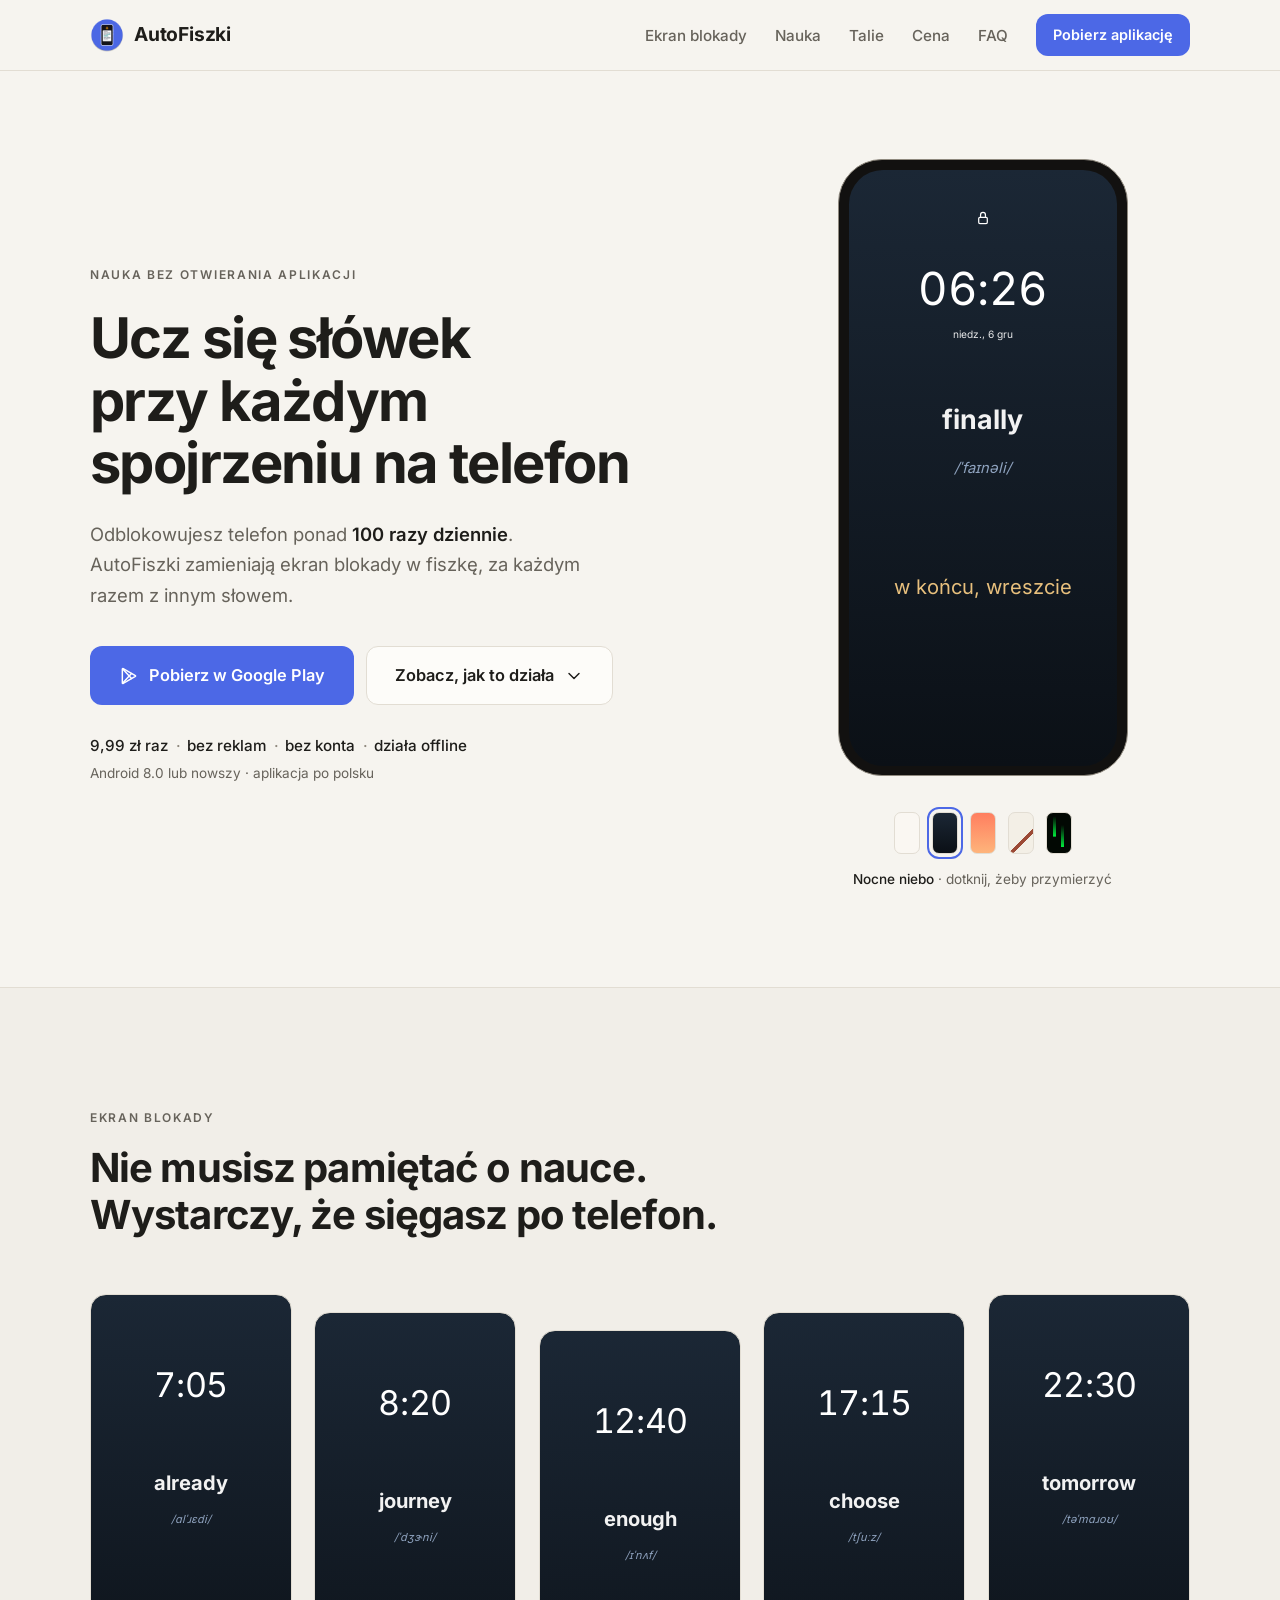
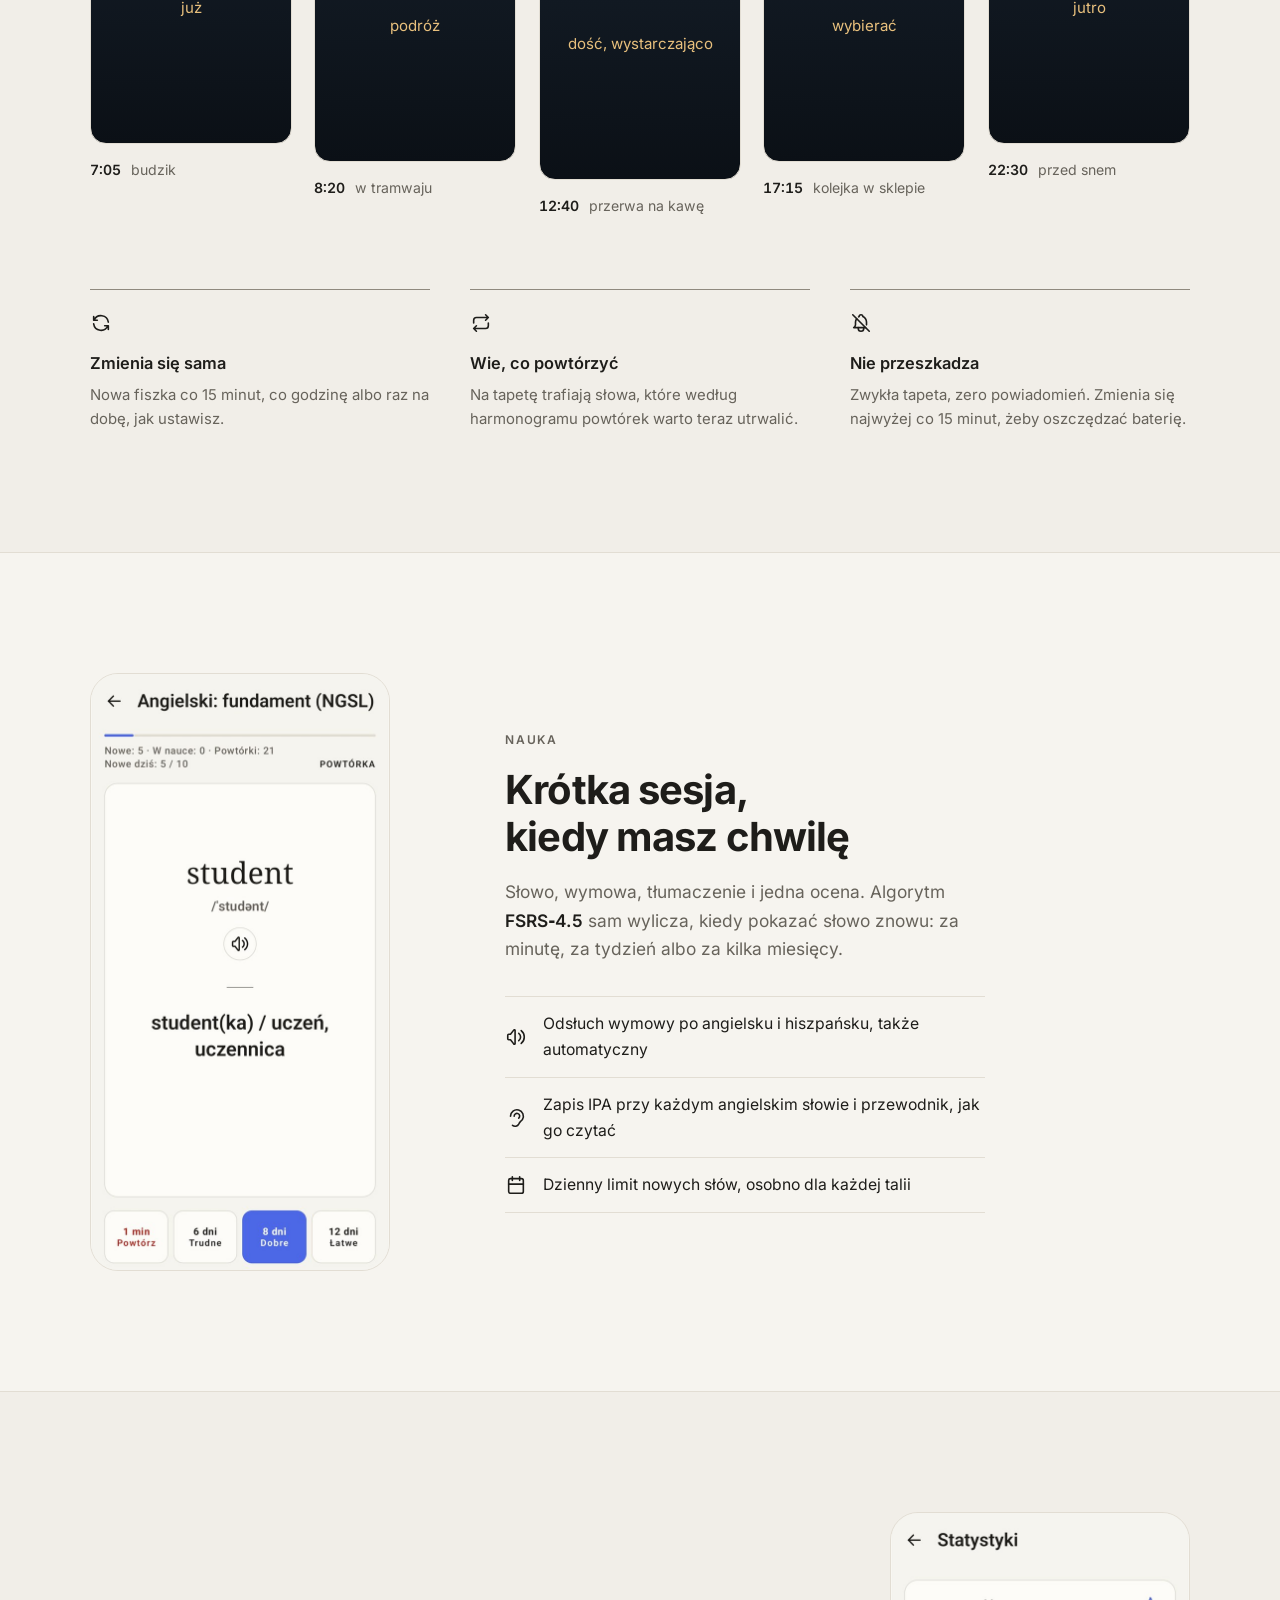
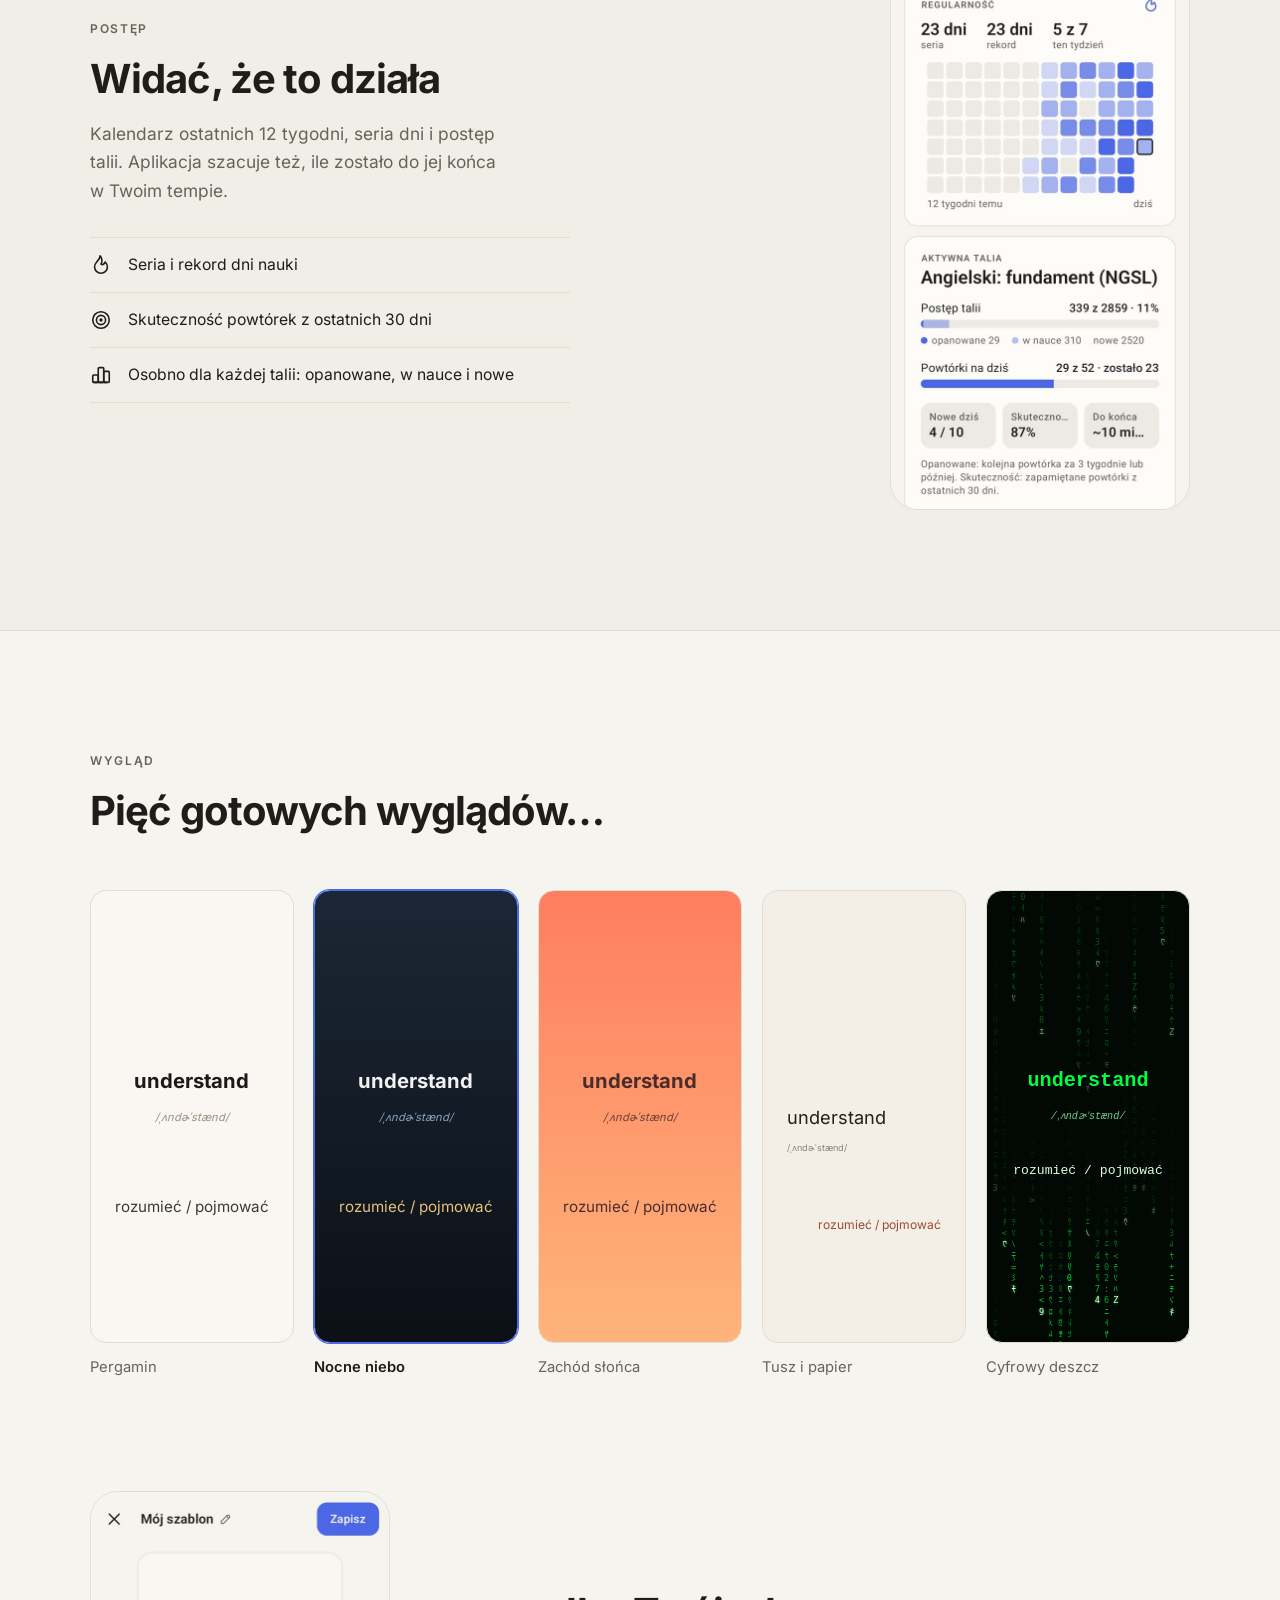
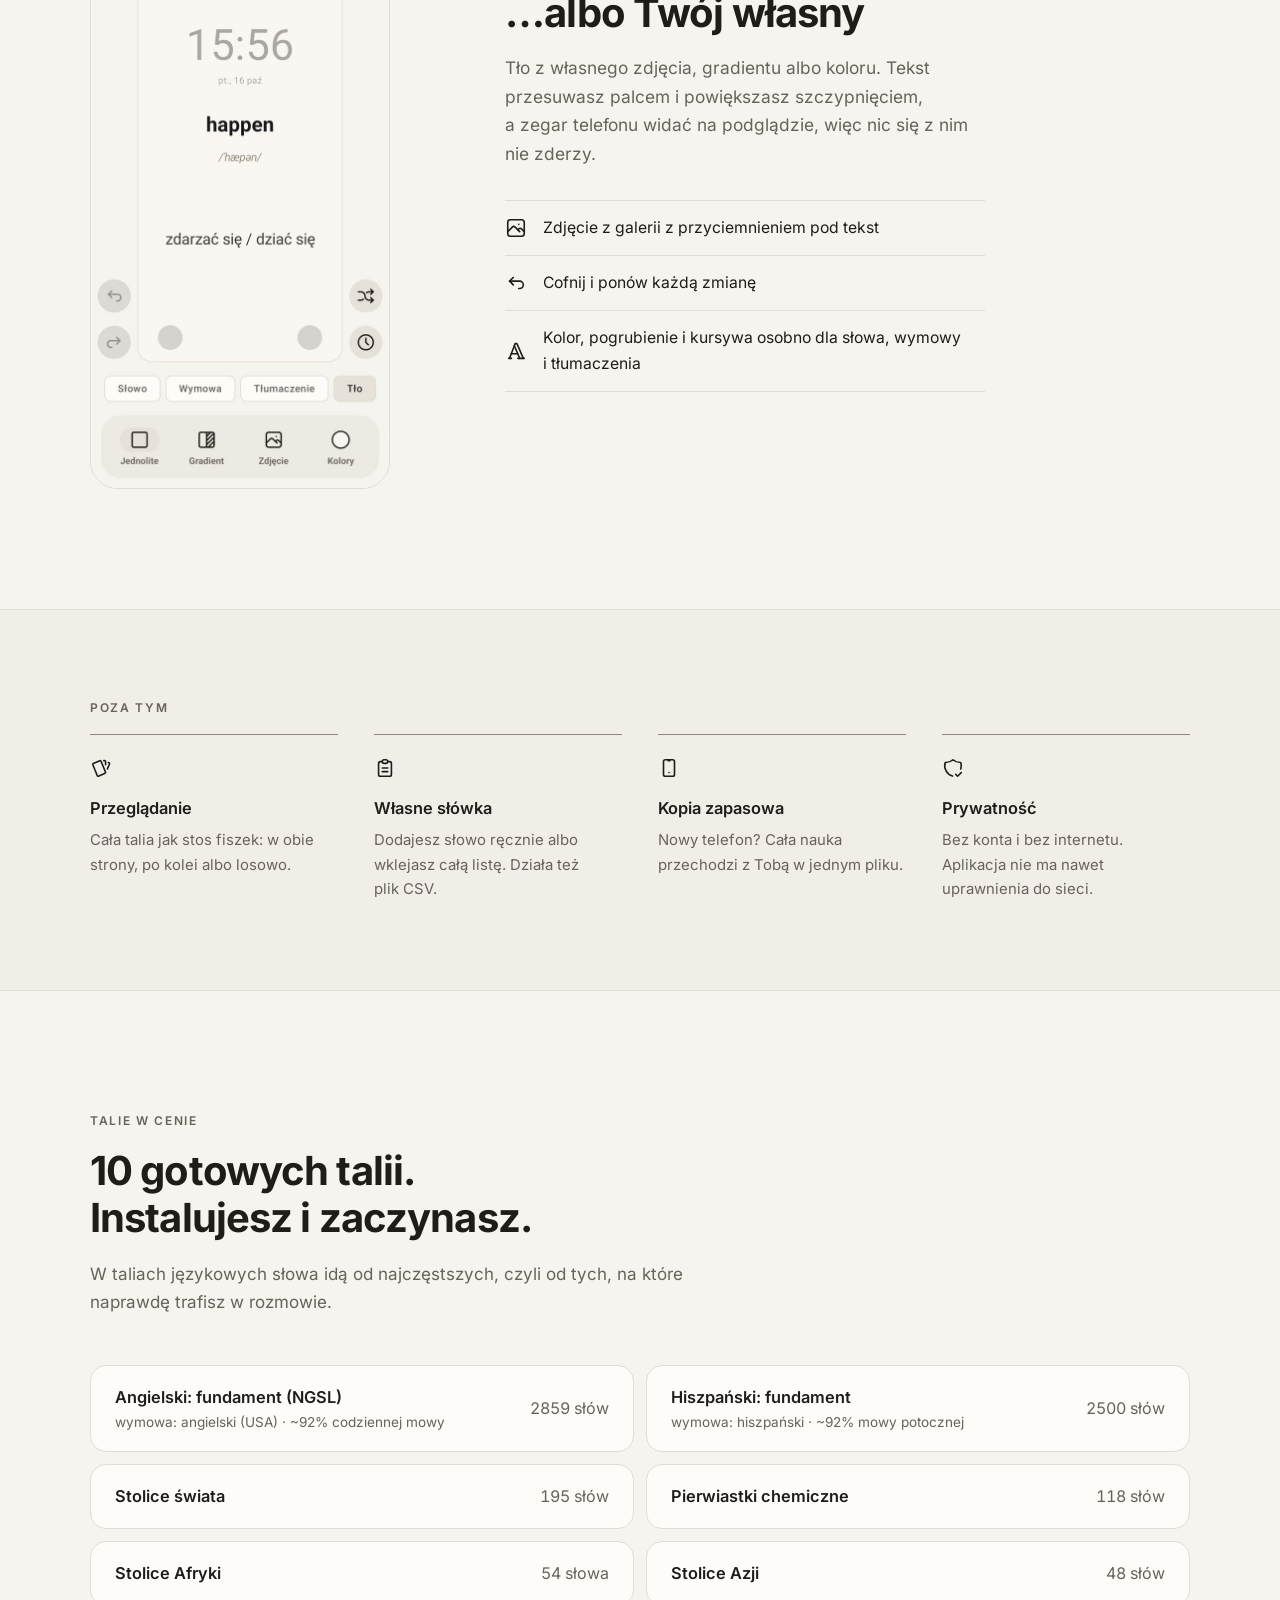
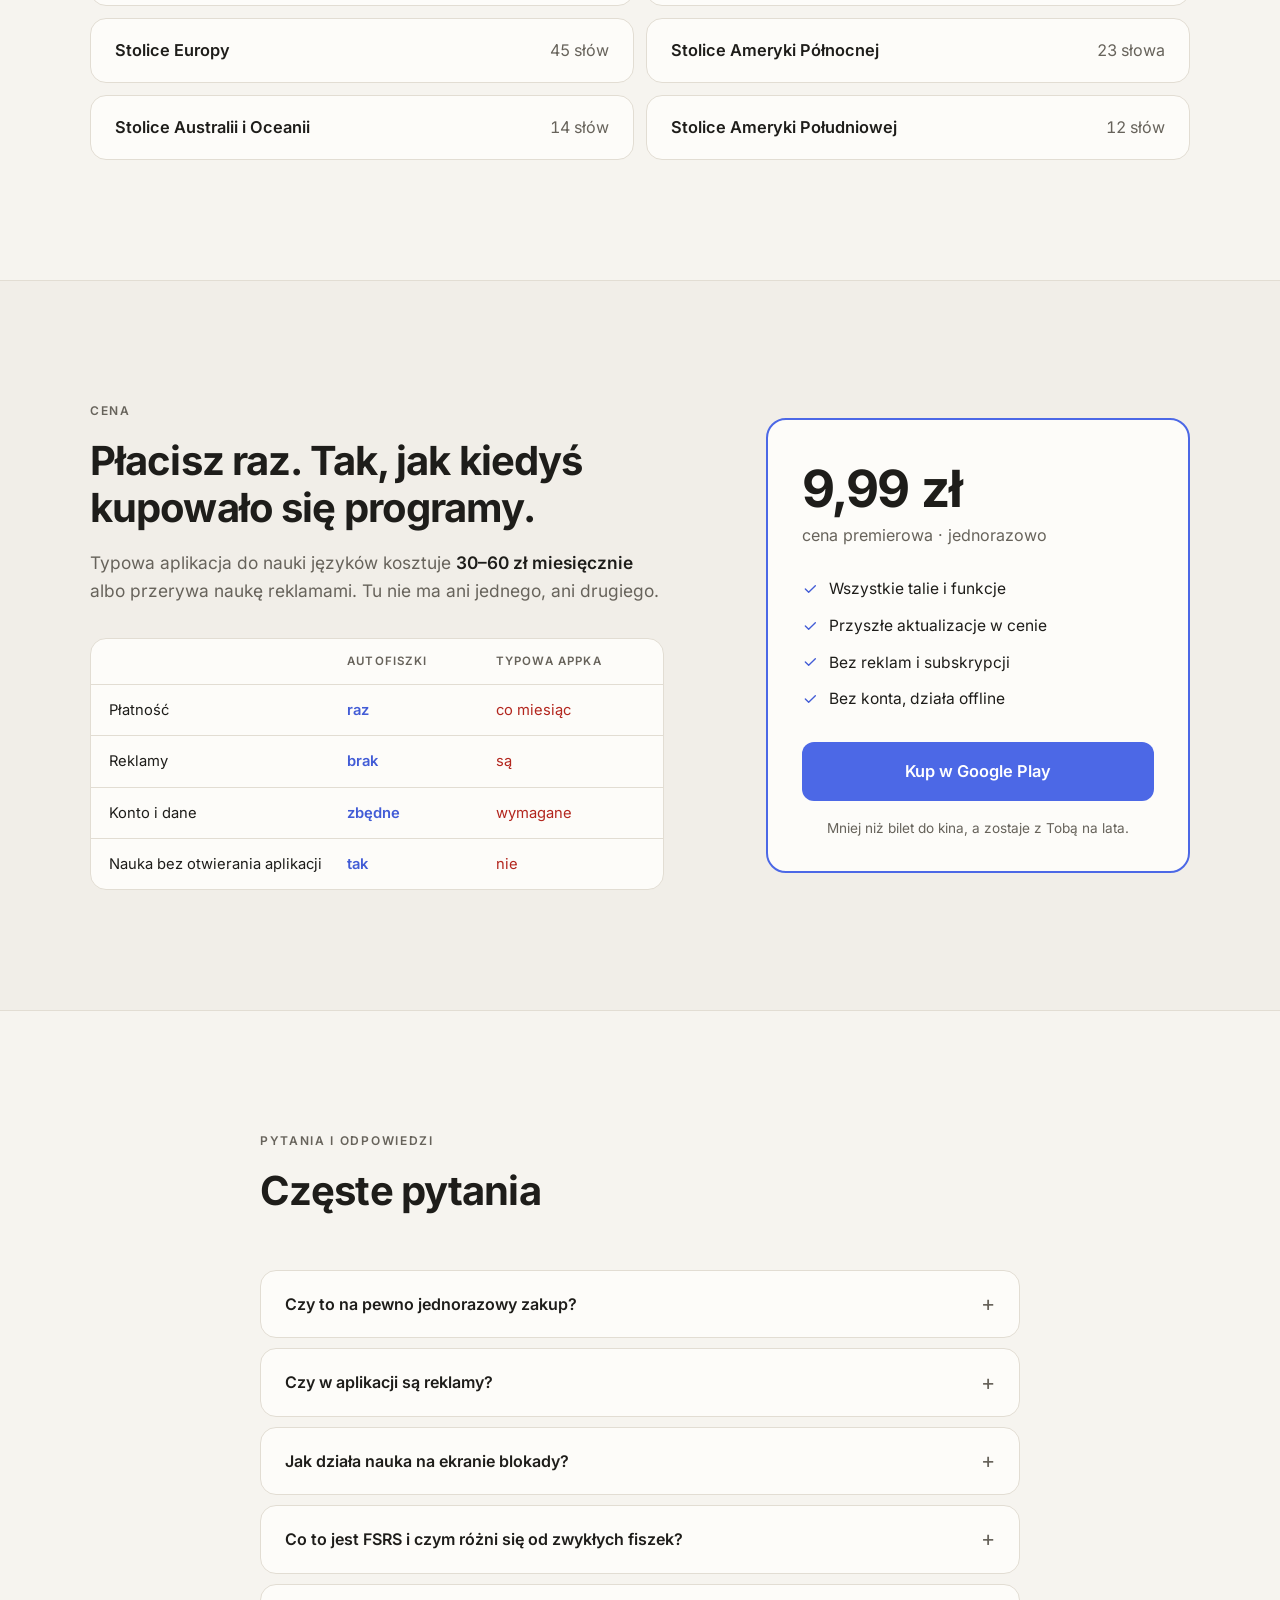
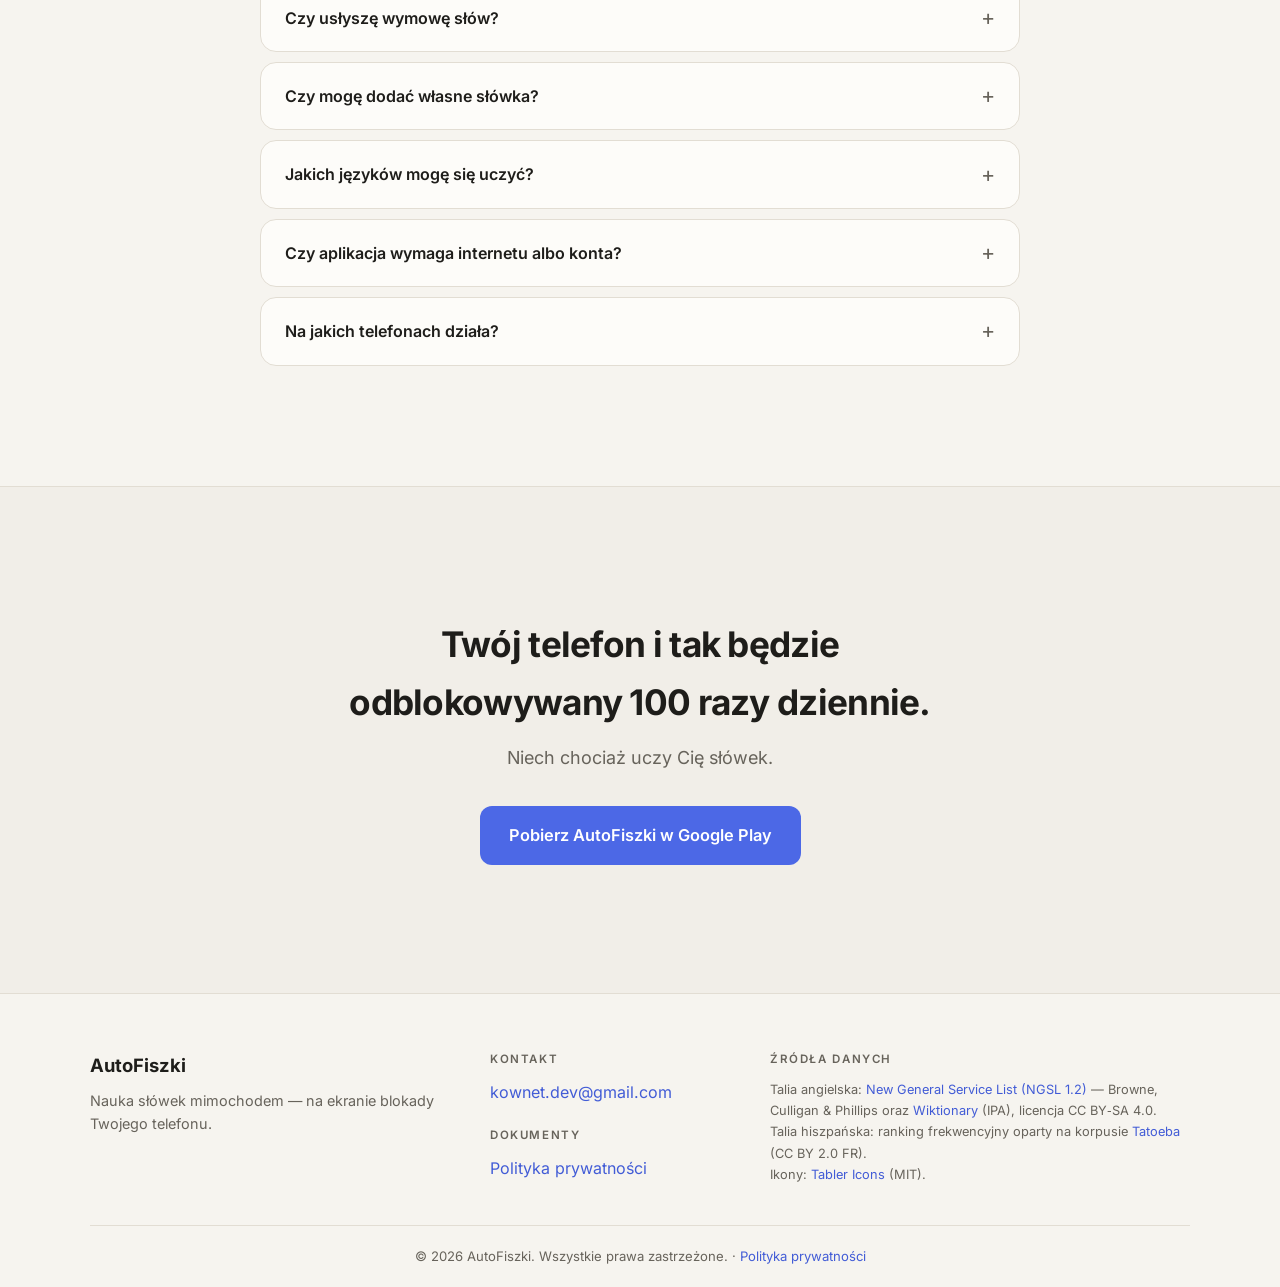
==== commit 1f823604: "Cyfrowy deszcz zamiast Labiryntu, jak w aplikacji Piąty szablon w przymiarce, w rzędzie miniatur i n" ====
--- a/index.html
+++ b/index.html
@@ -162,7 +162,7 @@
             <button class="tpl-swatch" data-set-tpl="midnight" aria-label="Nocne niebo" aria-pressed="true"></button>
             <button class="tpl-swatch" data-set-tpl="sunset" aria-label="Zachód słońca" aria-pressed="false"></button>
             <button class="tpl-swatch" data-set-tpl="washi" aria-label="Tusz i papier" aria-pressed="false"></button>
-            <button class="tpl-swatch" data-set-tpl="arcade" aria-label="Labirynt" aria-pressed="false"></button>
+            <button class="tpl-swatch" data-set-tpl="digital_rain" aria-label="Cyfrowy deszcz" aria-pressed="false"></button>
           </div>
           <p class="tpl-name"><span data-tpl-name>Nocne niebo</span> · dotknij, żeby przymierzyć</p>
         </div>
@@ -329,11 +329,11 @@
             </span>
             <span class="tpl-card-name">Tusz i&nbsp;papier</span>
           </button>
-          <button class="tpl-card" data-set-tpl="arcade" aria-pressed="false">
-            <span class="ls ls-mini" data-tpl="arcade" aria-hidden="true">
+          <button class="tpl-card" data-set-tpl="digital_rain" aria-pressed="false">
+            <span class="ls ls-mini" data-tpl="digital_rain" aria-hidden="true">
               <span class="ls-text"><span class="ls-word">understand</span><span class="ls-ipa">/ˌʌndɚˈstænd/</span><span class="ls-tr">rozumieć / pojmować</span></span>
             </span>
-            <span class="tpl-card-name">Labirynt</span>
+            <span class="tpl-card-name">Cyfrowy deszcz</span>
           </button>
         </div>
 
--- a/css/style.css
+++ b/css/style.css
@@ -361,7 +361,12 @@
 .tpl-swatch[data-set-tpl="midnight"] { background: linear-gradient(180deg, #1b2735, #0b1016); }
 .tpl-swatch[data-set-tpl="sunset"] { background: linear-gradient(180deg, #ff7e5f, #feb47b); }
 .tpl-swatch[data-set-tpl="washi"] { background: linear-gradient(135deg, #f3efe6 62%, #9c4a36 62% 70%, #f3efe6 70%); }
-.tpl-swatch[data-set-tpl="arcade"] { background: #000; box-shadow: inset 0 0 0 3px #000, inset 0 0 0 4px #2121de; }
+.tpl-swatch[data-set-tpl="digital_rain"] {
+  background:
+    linear-gradient(180deg, transparent 8%, rgba(0, 255, 65, 0.9) 58%, transparent 60%) 30% 0 / 3px 100% no-repeat,
+    linear-gradient(180deg, transparent 30%, rgba(0, 255, 65, 0.9) 84%, transparent 86%) 70% 0 / 3px 100% no-repeat,
+    #020803;
+}
 
 .tpl-name {
   margin-top: 14px;
@@ -516,14 +521,15 @@
   --t-x: 0.88; --t-y: 0.74; --t-s: 0.06;  --t-al: right; --t-off: 78cqw; --t-c: #9c4a36;
 }
 
-/* Labirynt: ściany, kropki i zjadacz jak w ArcadeDecoration.kt (jednostka = 1% szerokości) */
-.ls[data-tpl="arcade"] {
+/* Cyfrowy deszcz: spadający zielony kod jak w DigitalRainDecoration.kt. Obraz generuje
+   GlanceCard/tools/build_digital_rain_svg.py z tego samego ziarna co aplikacja. */
+.ls[data-tpl="digital_rain"] {
   --ls-font: ui-monospace, "Cascadia Mono", Consolas, "Roboto Mono", monospace;
-  --ls-bg: url("data:image/svg+xml,%3Csvg xmlns='http://www.w3.org/2000/svg' viewBox='0 0 100 222.22' preserveAspectRatio='none'%3E%3Cg fill='none' stroke='%232121DE' stroke-width='.9'%3E%3Crect x='3' y='3' width='94' height='216.22' rx='5'/%3E%3Crect x='5.5' y='5.5' width='89' height='211.22' rx='3.5'/%3E%3Crect x='14' y='164.67' width='26' height='4' rx='2'/%3E%3Crect x='60' y='164.67' width='26' height='4' rx='2'/%3E%3C/g%3E%3Cg fill='%23FFB8AE'%3E%3Ccircle cx='30' cy='191.11' r='.9'/%3E%3Ccircle cx='36' cy='191.11' r='.9'/%3E%3Ccircle cx='42' cy='191.11' r='.9'/%3E%3Ccircle cx='48' cy='191.11' r='.9'/%3E%3Ccircle cx='54' cy='191.11' r='.9'/%3E%3Ccircle cx='60' cy='191.11' r='.9'/%3E%3Ccircle cx='66' cy='191.11' r='.9'/%3E%3Ccircle cx='72' cy='191.11' r='.9'/%3E%3Ccircle cx='78' cy='191.11' r='.9'/%3E%3Ccircle cx='88' cy='191.11' r='2.2'/%3E%3Ccircle cx='10' cy='80' r='2.2'/%3E%3Ccircle cx='90' cy='80' r='2.2'/%3E%3C/g%3E%3Cpath fill='%23FFE600' d='M20 191.11L23.69 193.69A4.5 4.5 0 1 1 23.69 188.53Z'/%3E%3C/svg%3E") center / 100% 100% no-repeat, #000;
   --ls-clock: #fff;
-  --w-c: #ffe600;
-  --p-s: 0.05; --p-c: #8c8cff;
-  --t-y: 0.62; --t-s: 0.065; --t-c: #fff;
+  --w-c: #00ff41;
+  --p-s: 0.05; --p-c: #6fcf87;
+  --t-y: 0.62; --t-s: 0.065; --t-c: #d9ffe0;
+  background: url("../img/cyfrowy-deszcz.svg") center / 100% 100% no-repeat, #020803;
 }
 
 /* ===== Sekcje ===== */
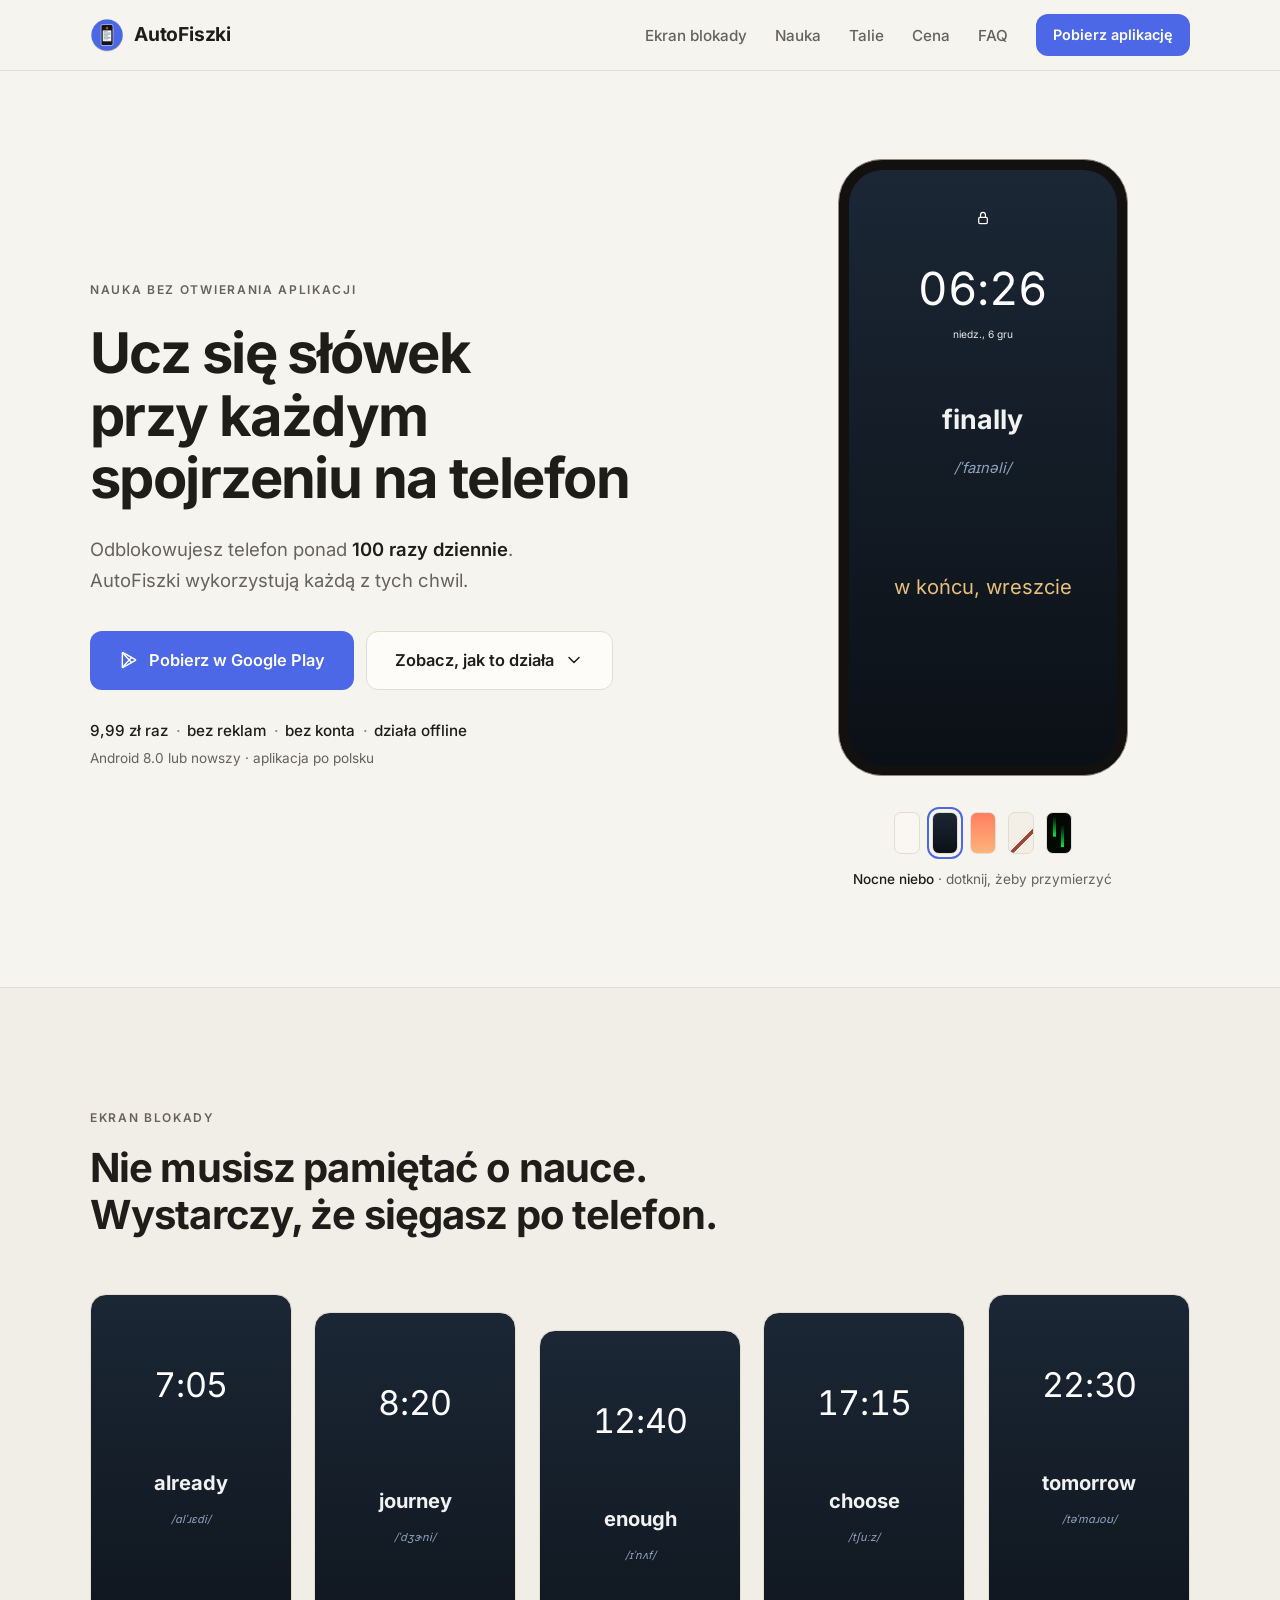
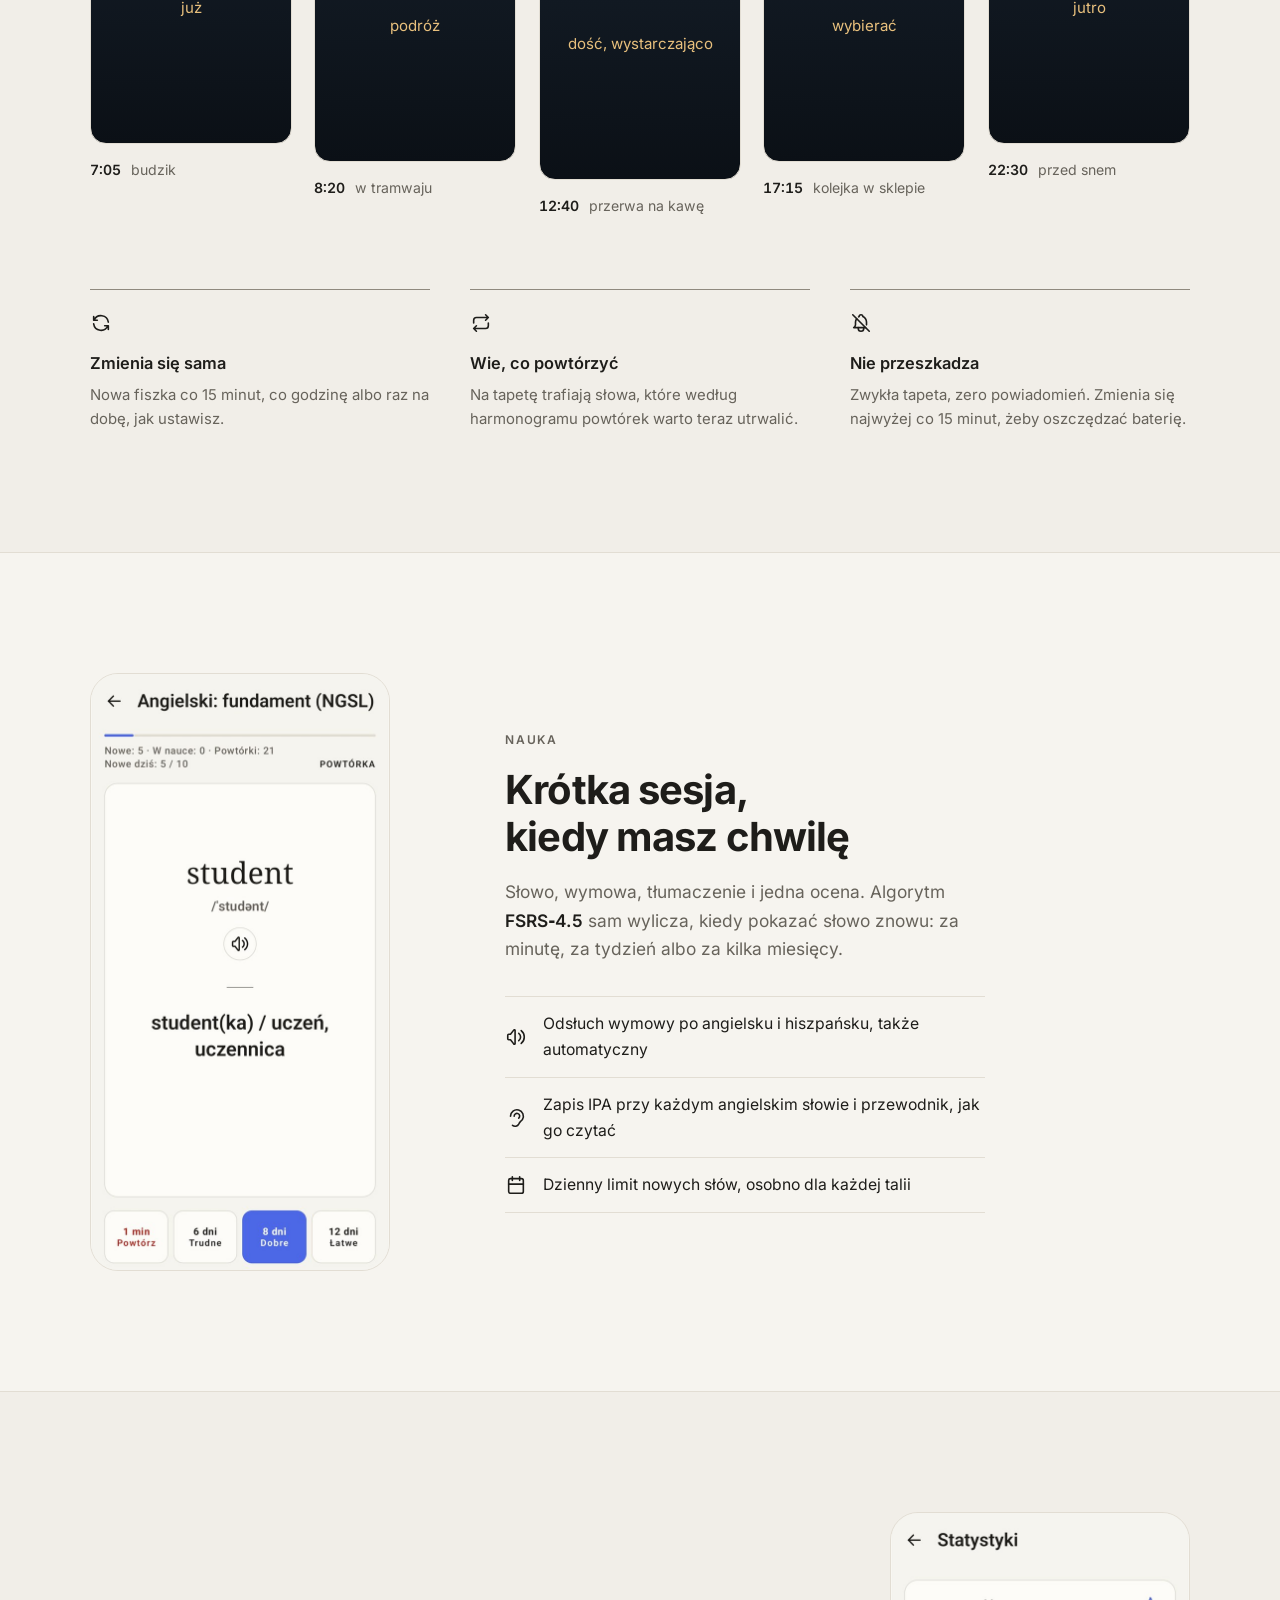
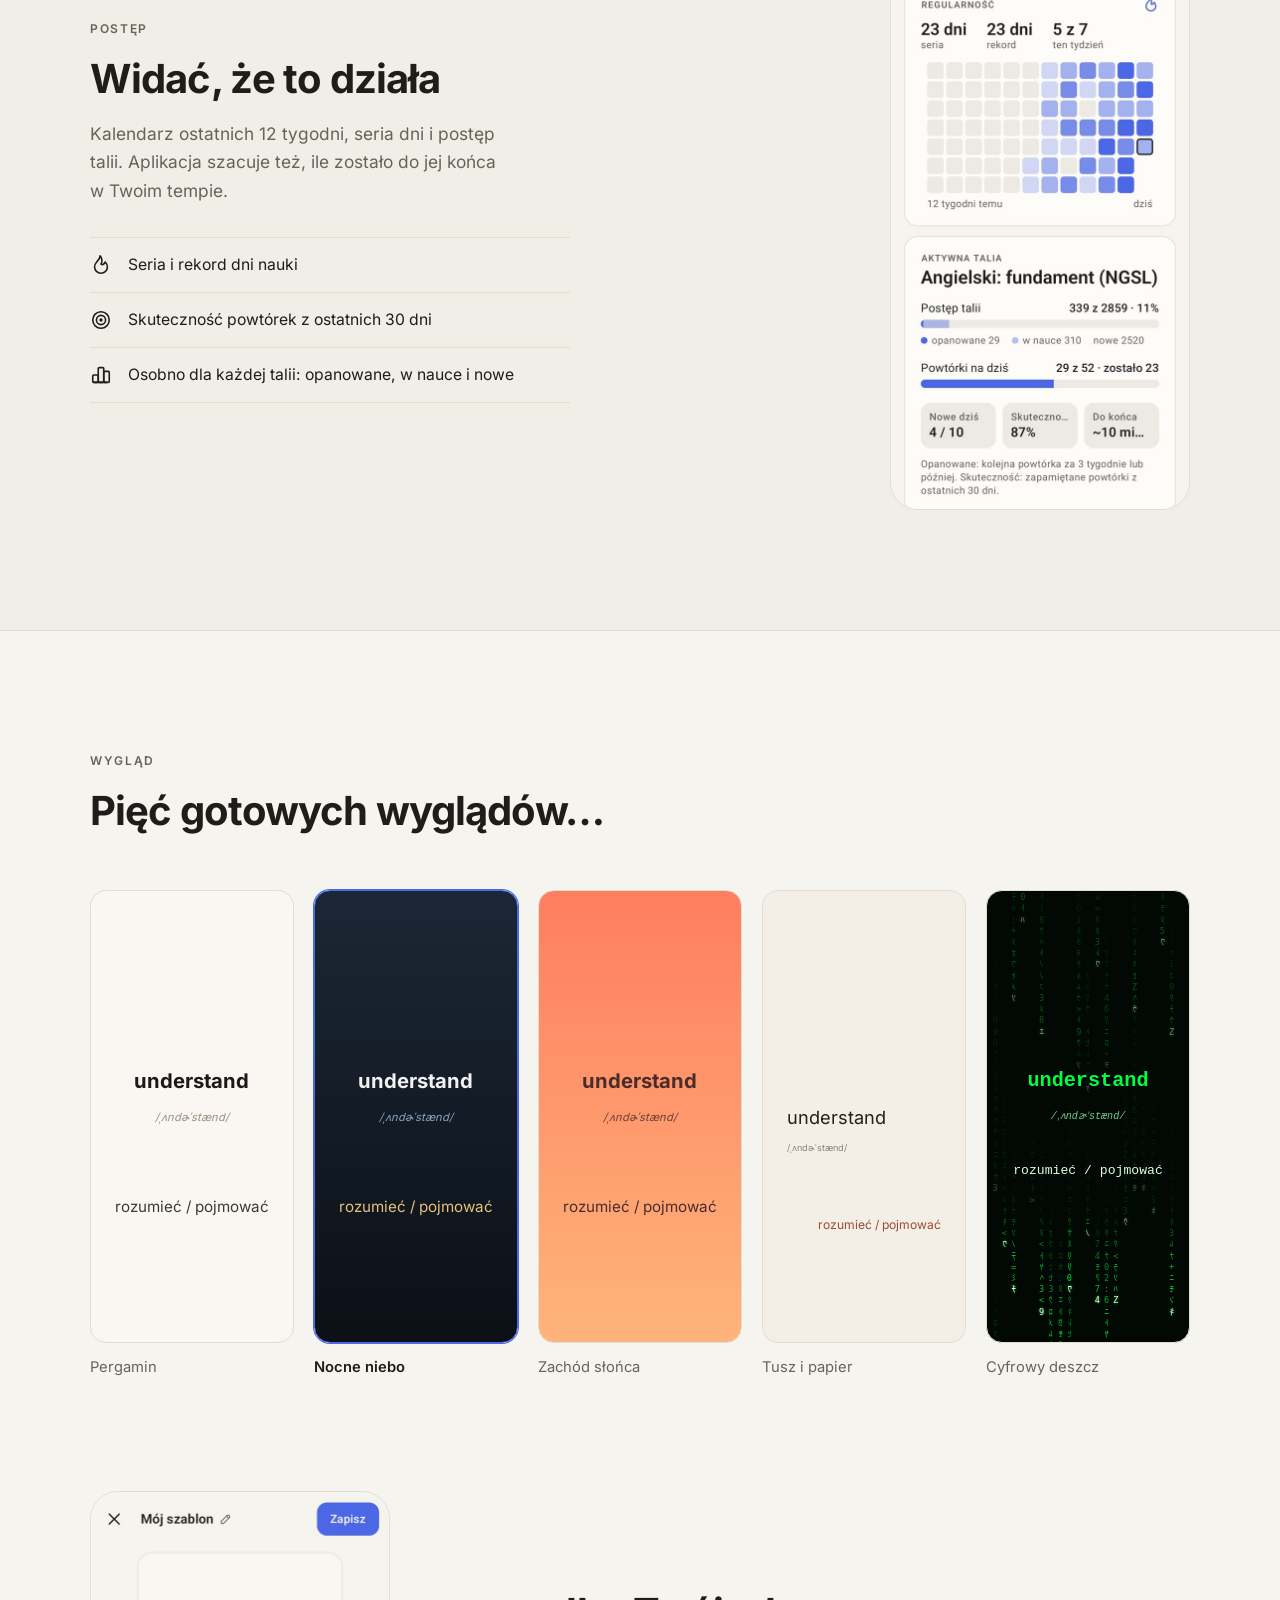
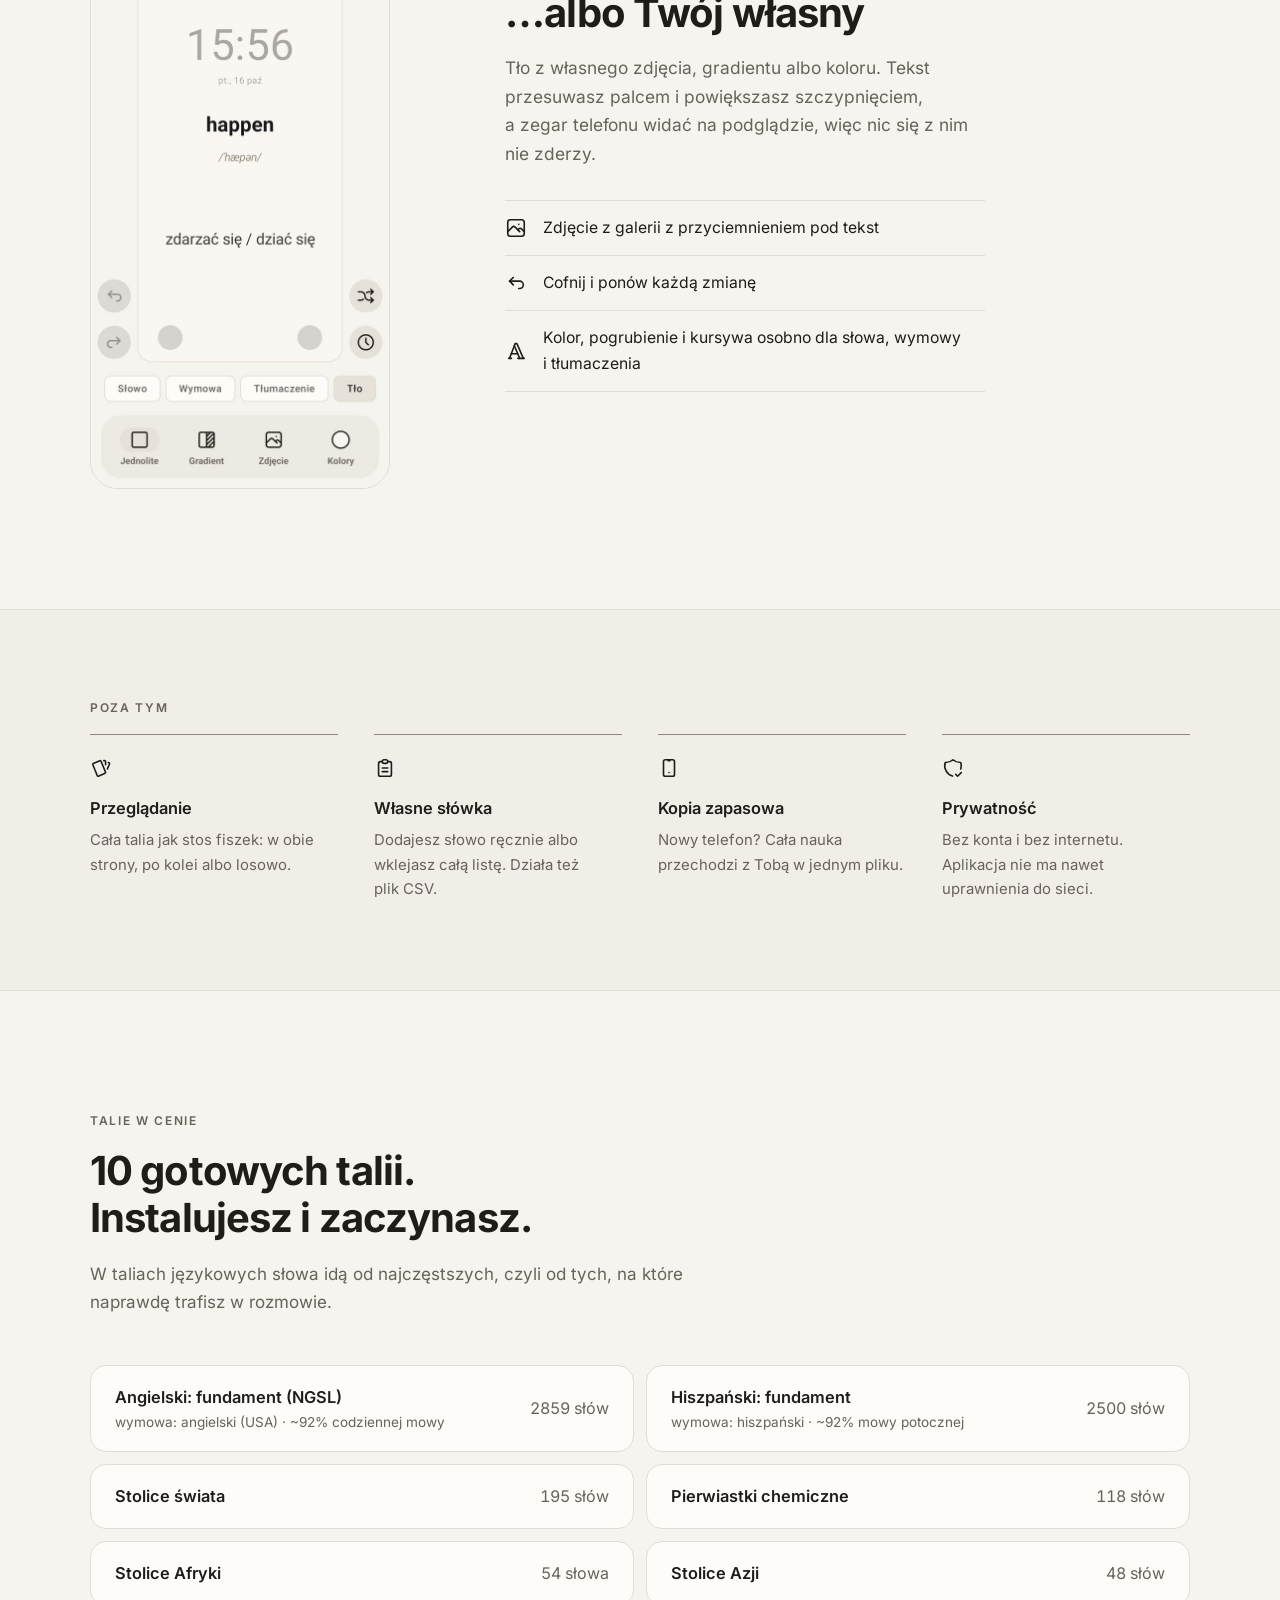
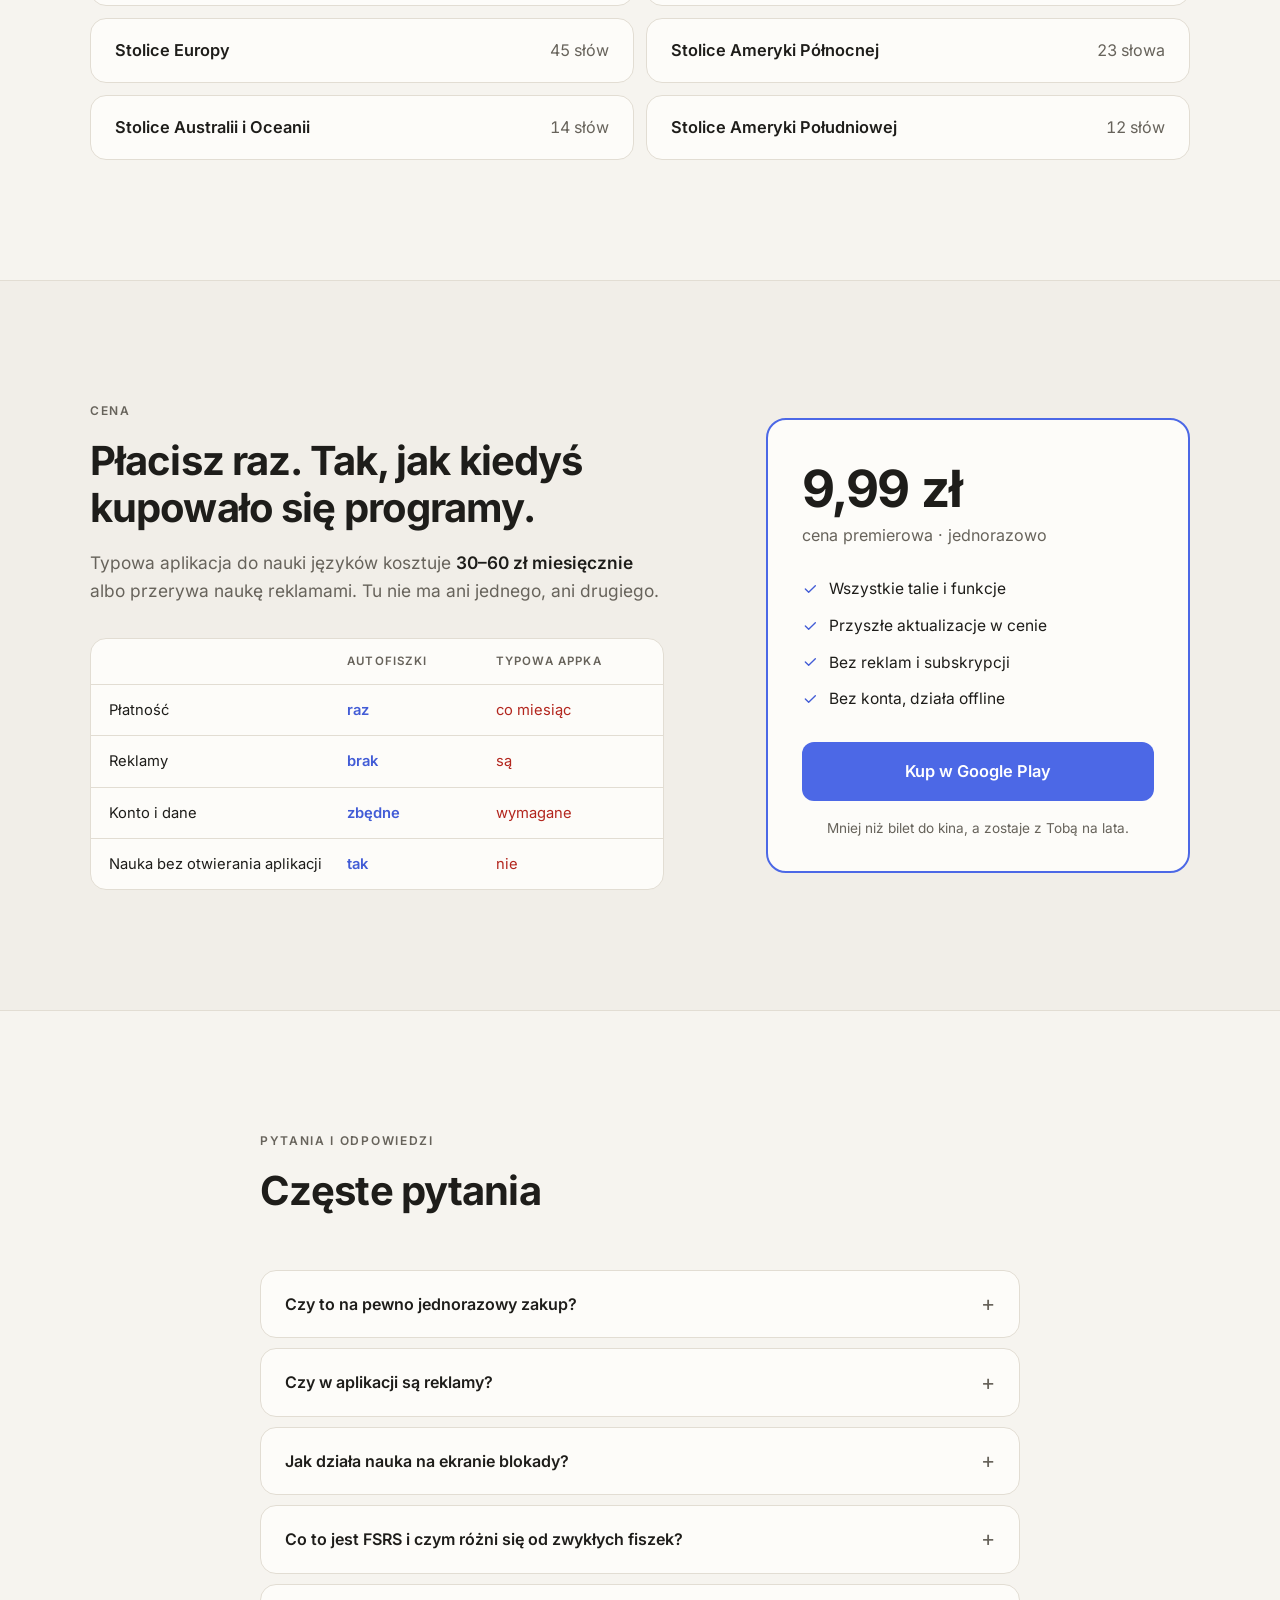
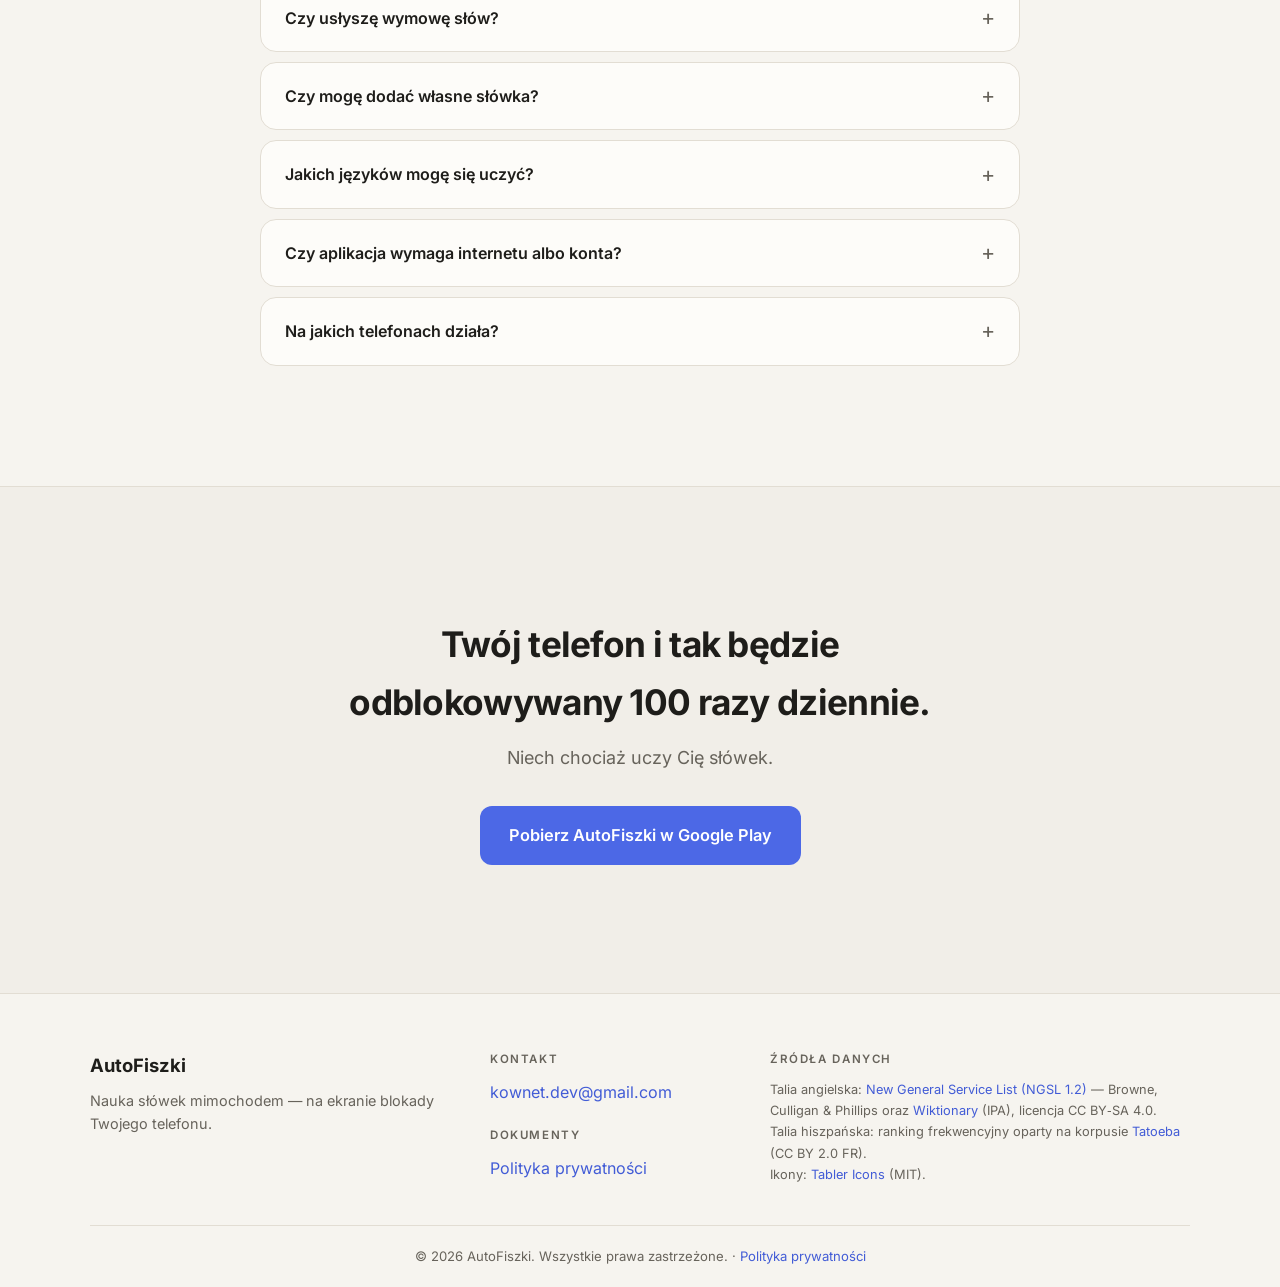
==== commit a520031e: "Krótsze zdanie pod nagłówkiem na górze strony "AutoFiszki wykorzystują każdą z tych chwil." zamiast " ====
--- a/index.html
+++ b/index.html
@@ -124,7 +124,7 @@
           <h1>Ucz się słówek przy każdym spojrzeniu na&nbsp;telefon</h1>
           <p class="hero-sub">
             Odblokowujesz telefon ponad <strong>100 razy dziennie</strong>.
-            AutoFiszki zamieniają ekran blokady w&nbsp;fiszkę, za każdym razem z&nbsp;innym słowem.
+            AutoFiszki wykorzystują każdą z&nbsp;tych chwil.
           </p>
           <div class="hero-cta">
             <a href="https://play.google.com/store/apps/details?id=dev.kownet.autofiszki" class="btn btn-primary btn-lg" rel="noopener">
